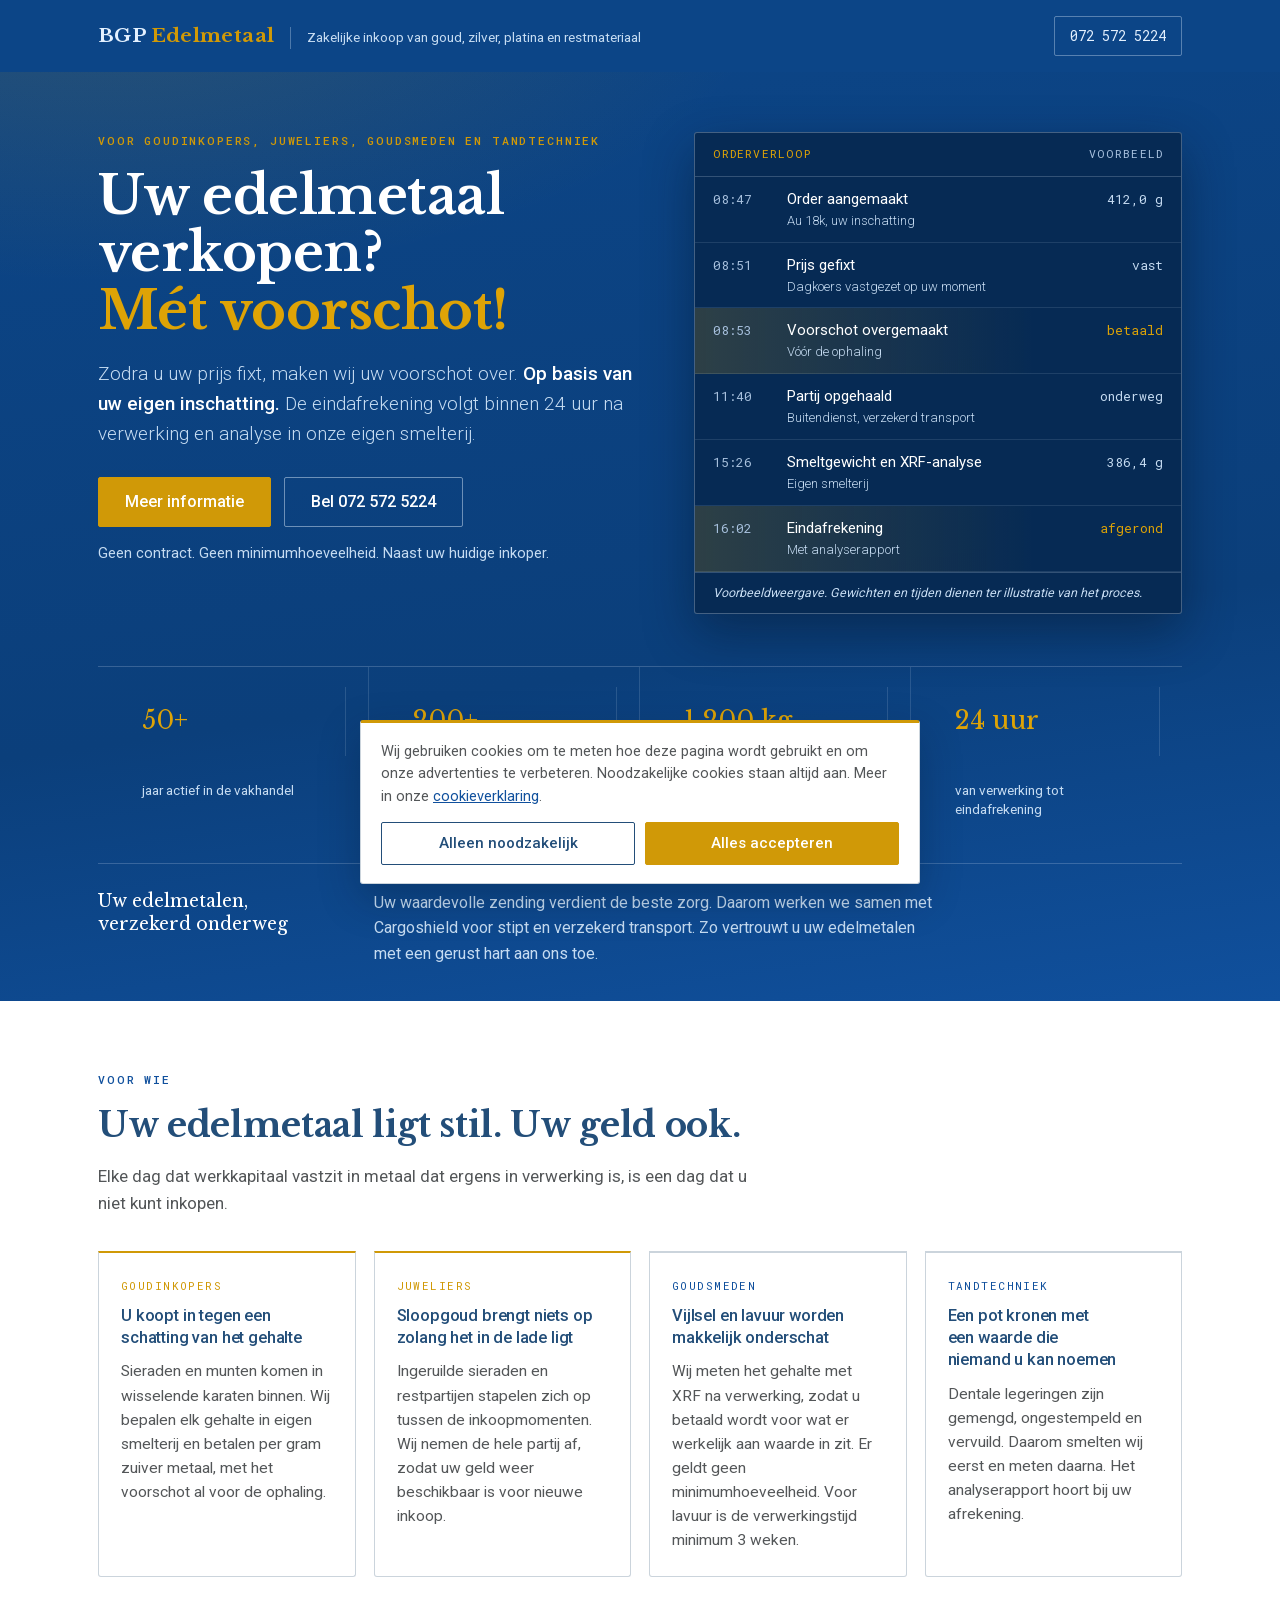
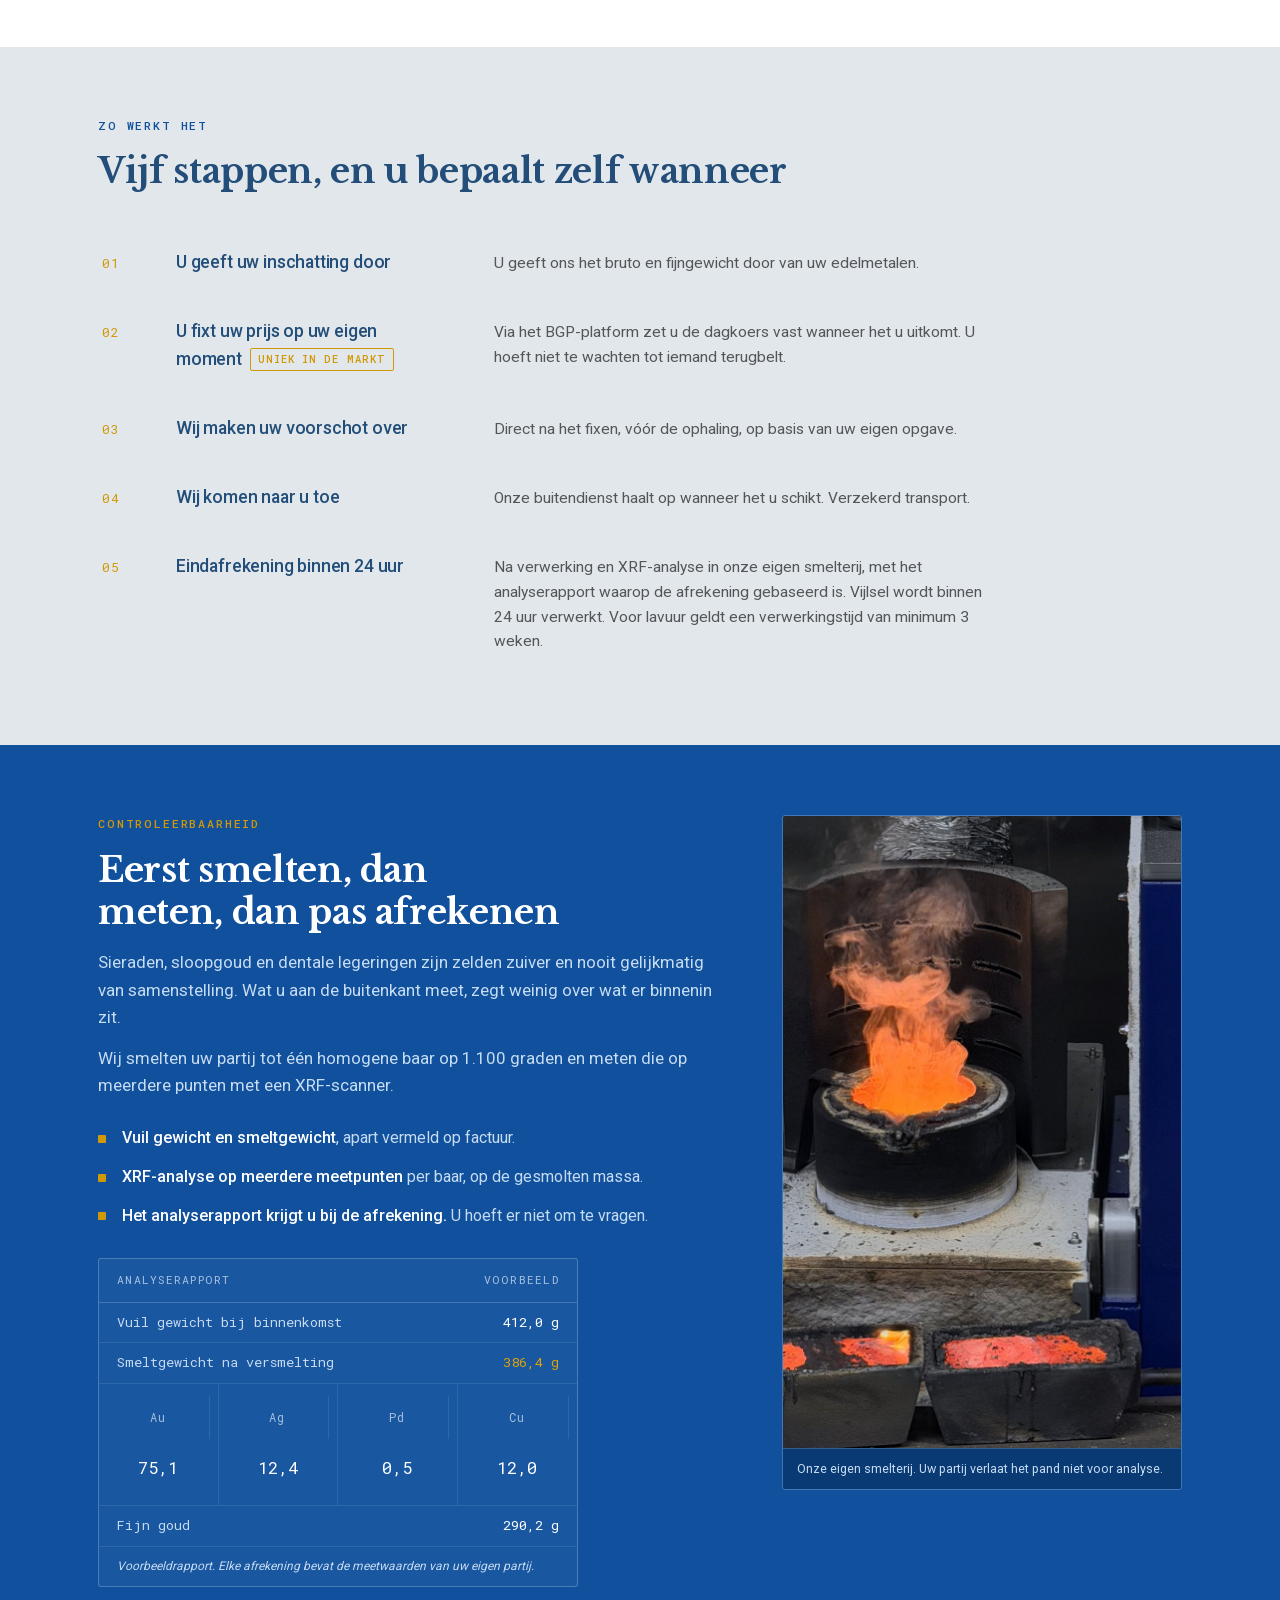
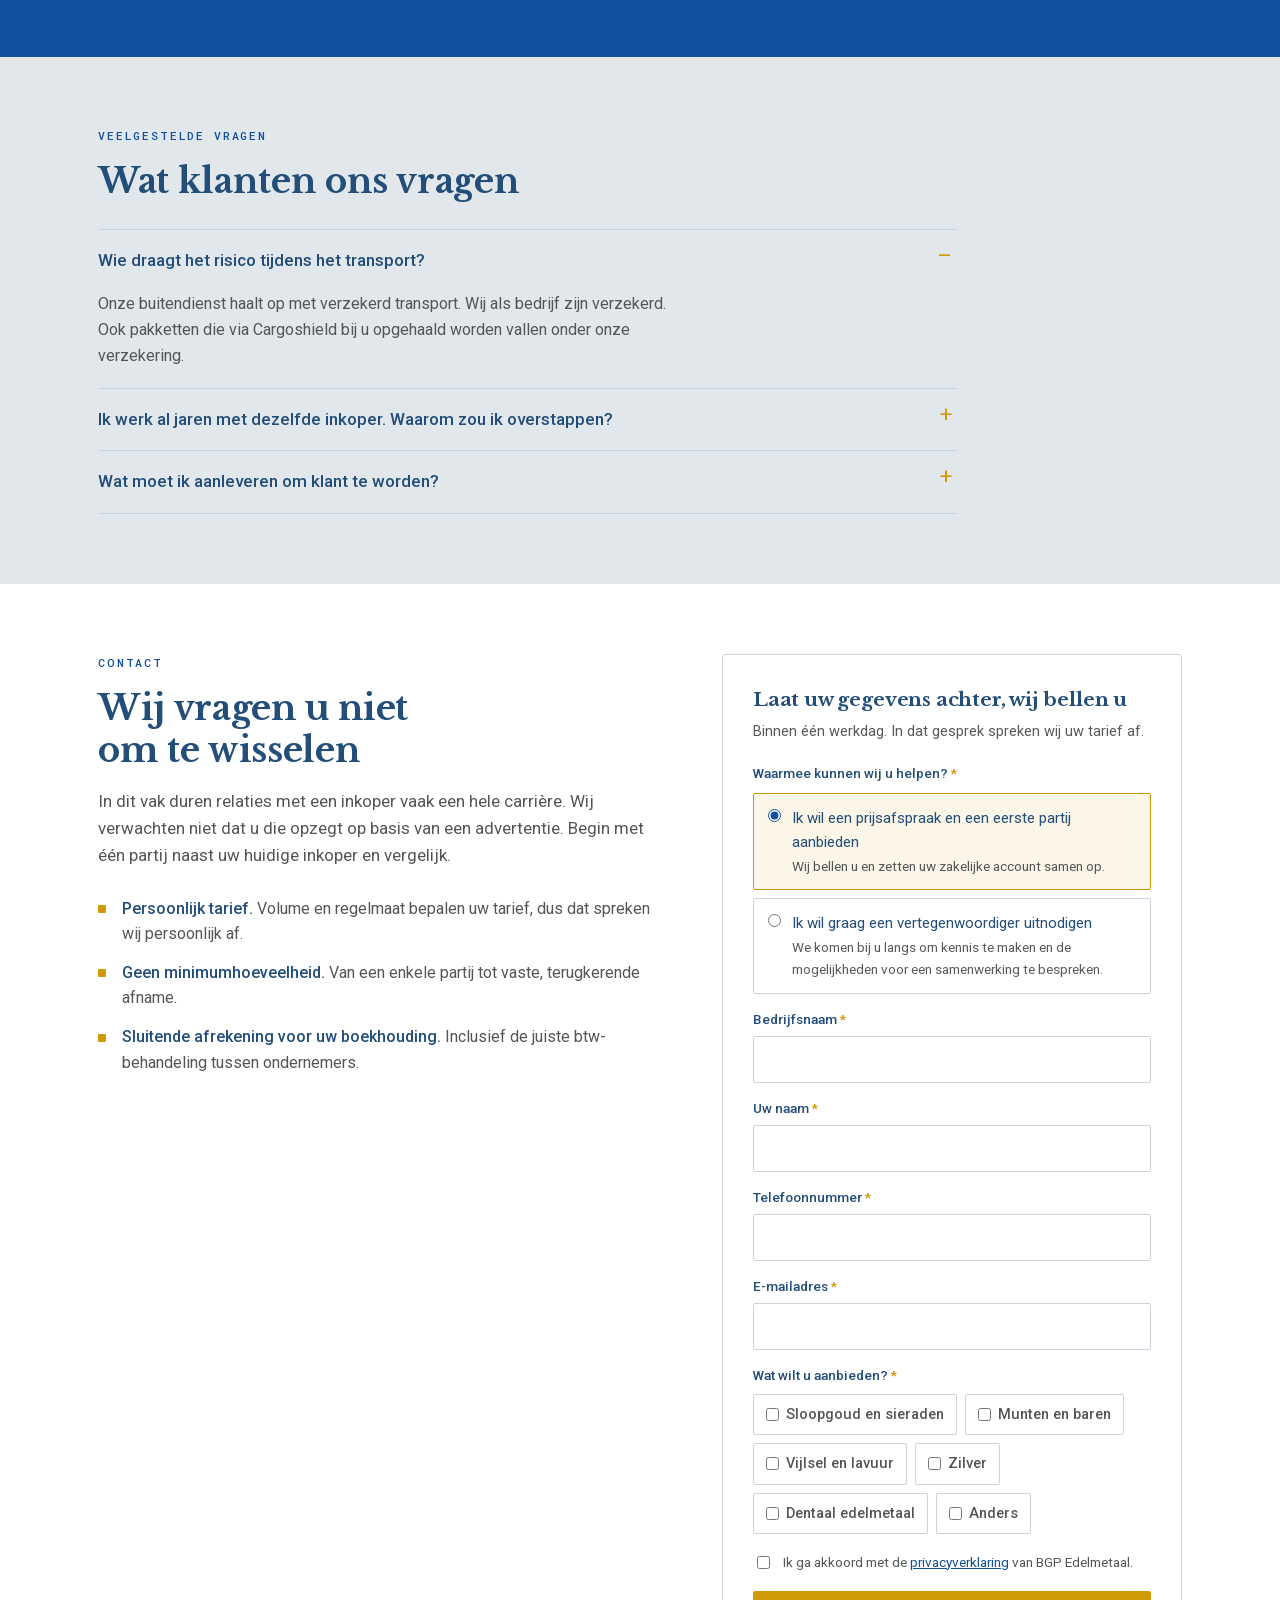
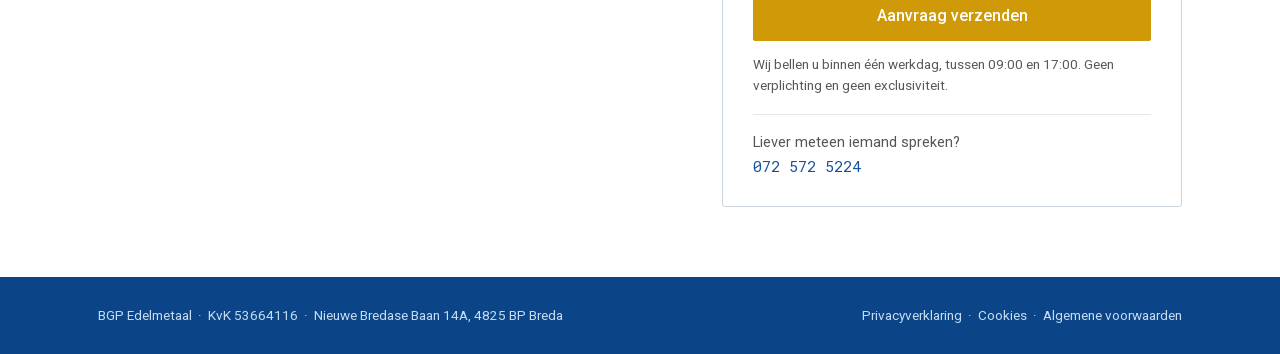
==== index.html @ 6b5cee7a "live" ====
<!doctype html>
<html lang="nl">
<head>
<meta charset="utf-8">
<meta name="viewport" content="width=device-width,initial-scale=1">
<title>Edelmetaal verkopen met voorschot vóór de ophaling | BGP Edelmetaal</title>
<meta name="description" content="Zakelijke inkoop van goud, zilver, platina en restmateriaal. Voorschot direct na het fixen, vóór de ophaling. Eindafrekening binnen 24 uur met analyserapport.">
<meta name="robots" content="noindex, follow">
<meta name="theme-color" content="#0C4587">
<link rel="canonical" href="https://aanbod.bgpedelmetaal.nl/">
<meta property="og:type" content="website">
<meta property="og:locale" content="nl_NL">
<meta property="og:site_name" content="BGP Edelmetaal">
<meta property="og:title" content="Uw edelmetaal verkopen, met voorschot vóór de ophaling">
<meta property="og:description" content="Zakelijke inkoop van goud, zilver, platina en restmateriaal. Eindafrekening binnen 24 uur, met analyserapport uit onze eigen smelterij.">
<meta property="og:url" content="https://aanbod.bgpedelmetaal.nl/">
<meta property="og:image" content="https://aanbod.bgpedelmetaal.nl/assets/og.jpg">
<meta property="og:image:width" content="1200">
<meta property="og:image:height" content="630">
<meta name="twitter:card" content="summary_large_image">
<link rel="icon" href="/favicon.svg" type="image/svg+xml">
<link rel="apple-touch-icon" href="/apple-touch-icon.png">
<link rel="preload" href="/fonts/Roboto.woff2" as="font" type="font/woff2" crossorigin>
<link rel="preload" href="/fonts/LibreBaskerville.woff2" as="font" type="font/woff2" crossorigin>
<script src="/tracking.js"></script>
<link rel="stylesheet" href="/styles.css">
</head>
<body>

<header class="lp-head">
  <div class="wrap">
    <div class="brand">
      <span class="logo">BGP <span>Edelmetaal</span></span>
      <span class="tagline">Zakelijke inkoop van goud, zilver, platina en restmateriaal</span>
    </div>
    <a class="headtel" href="tel:+31725725224">072 572 5224</a>
  </div>
</header>

<main>
<section class="hero">
  <!-- Eigen fotografie: zet hier <div class="hero-bg"><img src="/assets/hero.jpg" alt="..." width="1600" height="900" fetchpriority="high"></div> -->
  <div class="wrap">
    <div class="hero-grid">
      <div>
        <p class="eyebrow">Voor goudinkopers, juweliers, goudsmeden en tandtechniek</p>
        <h1>Uw edelmetaal verkopen? <em>M&eacute;t voorschot!</em></h1>
        <p class="lede">Zodra u uw prijs fixt, maken wij uw voorschot over. <strong>Op basis van uw eigen inschatting.</strong> De eindafrekening volgt binnen 24 uur na verwerking en analyse in onze eigen smelterij.</p>
        <div class="ctarow">
          <a class="btn btn-gold" href="#aanvraag" data-cta="hero_formulier">Meer informatie</a>
          <a class="btn btn-ghost" href="tel:+31725725224" data-cta="hero_bellen">Bel 072 572 5224</a>
        </div>
        <p class="reassure">Geen contract. Geen minimumhoeveelheid. Naast uw huidige inkoper.</p>
      </div>

      <div class="order" aria-label="Voorbeeld van een orderverloop">
        <div class="order-top"><span class="lbl">Orderverloop</span><span>Voorbeeld</span></div>
        <div class="orow"><span class="t">08:47</span><span class="e">Order aangemaakt<small>Au 18k, uw inschatting</small></span><span class="v">412,0 g</span></div>
        <div class="orow"><span class="t">08:51</span><span class="e">Prijs gefixt<small>Dagkoers vastgezet op uw moment</small></span><span class="v">vast</span></div>
        <div class="orow pay"><span class="t">08:53</span><span class="e">Voorschot overgemaakt<small>V&oacute;&oacute;r de ophaling</small></span><span class="v">betaald</span></div>
        <div class="orow"><span class="t">11:40</span><span class="e">Partij opgehaald<small>Buitendienst, verzekerd transport</small></span><span class="v">onderweg</span></div>
        <div class="orow"><span class="t">15:26</span><span class="e">Smeltgewicht en XRF-analyse<small>Eigen smelterij</small></span><span class="v">386,4 g</span></div>
        <div class="orow pay"><span class="t">16:02</span><span class="e">Eindafrekening<small>Met analyserapport</small></span><span class="v">afgerond</span></div>
        <div class="order-foot">Voorbeeldweergave. Gewichten en tijden dienen ter illustratie van het proces.</div>
      </div>
    </div>

    <div class="trustbar">
      <div><div class="n">50+</div><div class="l">jaar actief in de vakhandel</div></div>
      <div><div class="n">200+</div><div class="l">vaste zakelijke partners</div></div>
      <div><div class="n">1.200 kg</div><div class="l">edelmetaal per jaar verwerkt</div></div>
      <div><div class="n">24 uur</div><div class="l">van verwerking tot eindafrekening</div></div>
    </div>

    <div class="objstrip">
      <div class="q">Uw edelmetalen, verzekerd onderweg</div>
      <div class="a">Uw waardevolle zending verdient de beste zorg. Daarom werken we samen met Cargoshield voor stipt en verzekerd transport. Zo vertrouwt u uw edelmetalen met een gerust hart aan ons toe.</div>
    </div>
  </div>
</section>

<section class="sec-light">
  <div class="wrap">
    <p class="eyebrow on-light">Voor wie</p>
    <h2>Uw edelmetaal ligt stil. Uw geld ook.</h2>
    <p class="body">Elke dag dat werkkapitaal vastzit in metaal dat ergens in verwerking is, is een dag dat u niet kunt inkopen.</p>

    <div class="segs">
      <article class="seg lead">
        <div class="who">Goudinkopers</div>
        <h3>U koopt in tegen een schatting van het gehalte</h3>
        <p>Sieraden en munten komen in wisselende karaten binnen. Wij bepalen elk gehalte in eigen smelterij en betalen per gram zuiver metaal, met het voorschot al voor de ophaling.</p>
      </article>
      <article class="seg lead">
        <div class="who">Juweliers</div>
        <h3>Sloopgoud brengt niets op zolang het in de lade ligt</h3>
        <p>Ingeruilde sieraden en restpartijen stapelen zich op tussen de inkoopmomenten. Wij nemen de hele partij af, zodat uw geld weer beschikbaar is voor nieuwe inkoop.</p>
      </article>
      <article class="seg">
        <div class="who">Goudsmeden</div>
        <h3>Vijlsel en lavuur worden makkelijk onderschat</h3>
        <p>Wij meten het gehalte met XRF na verwerking, zodat u betaald wordt voor wat er werkelijk aan waarde in zit. Er geldt geen minimumhoeveelheid. Voor lavuur is de verwerkingstijd minimum 3 weken.</p>
      </article>
      <article class="seg">
        <div class="who">Tandtechniek</div>
        <h3>Een pot kronen met een waarde die niemand u kan noemen</h3>
        <p>Dentale legeringen zijn gemengd, ongestempeld en vervuild. Daarom smelten wij eerst en meten daarna. Het analyserapport hoort bij uw afrekening.</p>
      </article>
    </div>
  </div>
</section>

<section class="sec-alt">
  <div class="wrap">
    <p class="eyebrow on-light">Zo werkt het</p>
    <h2>Vijf stappen, en u bepaalt zelf wanneer</h2>

    <div class="steps">
      <div class="step">
        <span class="num">01</span>
        <h3>U geeft uw inschatting door</h3>
        <p>U geeft ons het bruto en fijngewicht door van uw edelmetalen.</p>
      </div>
      <div class="step">
        <span class="num">02</span>
        <h3>U fixt uw prijs op uw eigen moment<span class="flag">Uniek in de markt</span></h3>
        <p>Via het BGP-platform zet u de dagkoers vast wanneer het u uitkomt. U hoeft niet te wachten tot iemand terugbelt.</p>
      </div>
      <div class="step">
        <span class="num">03</span>
        <h3>Wij maken uw voorschot over</h3>
        <p>Direct na het fixen, v&oacute;&oacute;r de ophaling, op basis van uw eigen opgave.</p>
      </div>
      <div class="step">
        <span class="num">04</span>
        <h3>Wij komen naar u toe</h3>
        <p>Onze buitendienst haalt op wanneer het u schikt. Verzekerd transport.</p>
      </div>
      <div class="step">
        <span class="num">05</span>
        <h3>Eindafrekening binnen 24 uur</h3>
        <p>Na verwerking en XRF-analyse in onze eigen smelterij, met het analyserapport waarop de afrekening gebaseerd is. Vijlsel wordt binnen 24 uur verwerkt. Voor lavuur geldt een verwerkingstijd van minimum 3 weken.</p>
      </div>
    </div>
  </div>
</section>

<section class="sec-dark">
  <div class="wrap">
    <div class="proof-grid">
      <div>
        <p class="eyebrow">Controleerbaarheid</p>
        <h2>Eerst smelten, dan meten, dan pas afrekenen</h2>
        <p class="body">Sieraden, sloopgoud en dentale legeringen zijn zelden zuiver en nooit gelijkmatig van samenstelling. Wat u aan de buitenkant meet, zegt weinig over wat er binnenin zit.</p>
        <p class="body">Wij smelten uw partij tot één homogene baar op 1.100 graden en meten die op meerdere punten met een XRF-scanner.</p>
        <ul class="checks">
          <li><b>Vuil gewicht en smeltgewicht</b>, apart vermeld op factuur.</li>
          <li><b>XRF-analyse op meerdere meetpunten</b> per baar, op de gesmolten massa.</li>
          <li><b>Het analyserapport krijgt u bij de afrekening.</b> U hoeft er niet om te vragen.</li>
        </ul>
        <div class="assay" aria-label="Voorbeeld van een analyserapport">
          <div class="assay-top"><span>Analyserapport</span><span>Voorbeeld</span></div>
          <div class="arow"><span class="k">Vuil gewicht bij binnenkomst</span><span class="v">412,0 g</span></div>
          <div class="arow hi"><span class="k">Smeltgewicht na versmelting</span><span class="v">386,4 g</span></div>
          <div class="elems">
            <div><div class="sym">Au</div><div class="pct">75,1</div></div>
            <div><div class="sym">Ag</div><div class="pct">12,4</div></div>
            <div><div class="sym">Pd</div><div class="pct">0,5</div></div>
            <div><div class="sym">Cu</div><div class="pct">12,0</div></div>
          </div>
          <div class="arow"><span class="k">Fijn goud</span><span class="v">290,2 g</span></div>
          <div class="assay-foot">Voorbeeldrapport. Elke afrekening bevat de meetwaarden van uw eigen partij.</div>
        </div>
      </div>

      <div>
        <figure class="figure">
          <img src="/assets/smelterij.jpg" width="800" height="1270" loading="lazy" decoding="async" alt="De inductieoven in de smelterij van BGP Edelmetaal met de smeltkroes op temperatuur en de afzuiging erboven">
          <figcaption>Onze eigen smelterij. Uw partij verlaat het pand niet voor analyse.</figcaption>
        </figure>
      </div>
    </div>
  </div>
</section>

<!-- KLANTQUOTES: staat uit tot de schriftelijke toestemming van alle drie binnen is. Verwijder dan het attribuut hidden. -->
<section class="sec-light social" hidden>
  <div class="wrap">
    <div>
      <h2>Meer dan 200 zakelijke partners</h2>
      <p class="sub">Goudinkopers, juweliers, goudsmeden en tandtechnische labs door heel Nederland.</p>
    </div>
    <div class="quotes">
      <div class="quote">
        <div class="t">&ldquo;Altijd correct, goede communicatie.&rdquo;</div>
        <p>Binnen 24h is steeds mijn goud opgehaald, verwerkt en uitbetaald. Altijd correct, goede communicatie.</p>
        <div class="by">Jeroen Rijzewijk, inkoper<br>Eurogoud Tilburg</div>
      </div>
      <div class="quote">
        <div class="t">&ldquo;Uitstekende service en snelle verwerking.&rdquo;</div>
        <p>Wij werken al meer dan 2 jaar samen met dit bedrijf voor al onze vestigingen. Uitstekende service en snelle verwerking.</p>
        <div class="by">Wouter Brinkkemper, inkoper<br>Webuygold Nederland</div>
      </div>
      <div class="quote">
        <div class="t">&ldquo;Zakelijke partner waar je op kan vertrouwen.&rdquo;</div>
        <p>Al ons inkoop goud en zilver zetten we door naar BGP Edelmetaal. Voor ons is dit een zakelijke partner waar je op kan vertrouwen. We hebben onlangs een verlies gehad van een verzekerd pakket, dit is perfect en netjes afgehandeld door BGP en de verzekering.</p>
        <div class="by">Jean-Paul, inkoper<br>Buy &amp; Sell Rozendaal</div>
      </div>
    </div>
  </div>
</section>

<section class="sec-alt">
  <div class="wrap">
    <p class="eyebrow on-light">Veelgestelde vragen</p>
    <h2>Wat klanten ons vragen</h2>
    <div class="faq">
      <details open>
        <summary>Wie draagt het risico tijdens het transport?</summary>
        <p>Onze buitendienst haalt op met verzekerd transport. Wij als bedrijf zijn verzekerd. Ook pakketten die via Cargoshield bij u opgehaald worden vallen onder onze verzekering.</p>
      </details>
      <details>
        <summary>Ik werk al jaren met dezelfde inkoper. Waarom zou ik overstappen?</summary>
        <p>Dat hoeft u ook niet. Leg uw volgende partij naast uw huidige afrekening en vergelijk de meetwaarden, de doorlooptijd en het moment waarop het geld binnen is. Geen exclusiviteit, geen minimumhoeveelheid en geen verplichting daarna.</p>
      </details>
      <!-- BTW-VRAAG: staat uit tot een boekhouder of fiscalist de tekst heeft getoetst. Verwijder dan het attribuut hidden. -->
      <details hidden>
        <summary>Hoe zit het met de btw en mijn administratie?</summary>
        <p>Bij levering van edelmetaal en edelmetaalschroot tussen ondernemers geldt in de meeste gevallen de verleggingsregeling in plaats van de margeregeling. Omgesmolten sieraden en onbewerkt edelmetaal komen niet in aanmerking voor de margeregeling. Wij zorgen dat uw afrekening op de juiste grondslag is opgemaakt, zodat uw boekhouder er niets aan hoeft te corrigeren.</p>
      </details>
      <details>
        <summary>Wat moet ik aanleveren om klant te worden?</summary>
        <p>Om contact op te nemen niets meer dan uw bedrijfs- en contactgegevens. Voor het openen van uw zakelijke account zijn wij wettelijk verplicht uw bedrijfsgegevens (KvK nummer), bankgegevens en een geldig identiteitsbewijs van de tekenbevoegde vast te leggen. Dat regelen wij samen in het eerste gesprek, via een beveiligde omgeving.</p>
      </details>
    </div>
  </div>
</section>

<section class="sec-light" id="aanvraag">
  <div class="wrap">
    <div class="formwrap">
      <div>
        <p class="eyebrow on-light">Contact</p>
        <h2>Wij vragen u niet om te wisselen</h2>
        <p class="body">In dit vak duren relaties met een inkoper vaak een hele carrière. Wij verwachten niet dat u die opzegt op basis van een advertentie. Begin met één partij naast uw huidige inkoper en vergelijk.</p>
        <ul class="checks">
          <li><b>Persoonlijk tarief.</b> Volume en regelmaat bepalen uw tarief, dus dat spreken wij persoonlijk af.</li>
          <li><b>Geen minimumhoeveelheid.</b> Van een enkele partij tot vaste, terugkerende afname.</li>
          <li><b>Sluitende afrekening voor uw boekhouding.</b> Inclusief de juiste btw-behandeling tussen ondernemers.</li>
        </ul>
      </div>

      <form class="form" id="aanvraag-form" name="aanvraag" method="POST" action="https://hook.eu2.make.com/o3yvhfkw3isely4gn3jxr9g24q8vof7g" data-endpoint="https://hook.eu2.make.com/o3yvhfkw3isely4gn3jxr9g24q8vof7g">
        <p class="hp" aria-hidden="true"><label>Niet invullen <input name="website" tabindex="-1" autocomplete="off"></label></p>
        <input type="hidden" name="materiaal" value="">
        <input type="hidden" name="utm_source"><input type="hidden" name="utm_medium"><input type="hidden" name="utm_campaign">
        <input type="hidden" name="utm_content"><input type="hidden" name="utm_term">
        <input type="hidden" name="gclid"><input type="hidden" name="gbraid"><input type="hidden" name="wbraid"><input type="hidden" name="fbclid">
        <input type="hidden" name="landing"><input type="hidden" name="referrer">

        <h3>Laat uw gegevens achter, wij bellen u</h3>
        <p class="sub">Binnen één werkdag. In dat gesprek spreken wij uw tarief af.</p>

        <fieldset class="fld">
          <legend class="lgd">Waarmee kunnen wij u helpen?<span class="req">*</span></legend>
          <div class="radios">
            <label class="radio"><input type="radio" name="aanvraag_type" value="Prijsafspraak en eerste partij" checked>
              <span>Ik wil een prijsafspraak en een eerste partij aanbieden<small>Wij bellen u en zetten uw zakelijke account samen op.</small></span></label>
            <label class="radio"><input type="radio" name="aanvraag_type" value="Vertegenwoordiger uitnodigen">
              <span>Ik wil graag een vertegenwoordiger uitnodigen<small>We komen bij u langs om kennis te maken en de mogelijkheden voor een samenwerking te bespreken.</small></span></label>
          </div>
        </fieldset>

        <div class="fld"><label for="f-bedrijf">Bedrijfsnaam<span class="req">*</span></label>
          <input type="text" id="f-bedrijf" name="bedrijfsnaam" autocomplete="organization" required></div>
        <div class="fld"><label for="f-naam">Uw naam<span class="req">*</span></label>
          <input type="text" id="f-naam" name="naam" autocomplete="name" required></div>
        <div class="fld"><label for="f-tel">Telefoonnummer<span class="req">*</span></label>
          <input type="tel" id="f-tel" name="telefoon" autocomplete="tel" inputmode="tel" required></div>
        <div class="fld"><label for="f-mail">E-mailadres<span class="req">*</span></label>
          <input type="email" id="f-mail" name="email" autocomplete="email" required></div>

        <fieldset class="fld" id="fld-materiaal">
          <legend class="lgd">Wat wilt u aanbieden?<span class="req">*</span></legend>
          <div class="chips">
            <label class="chip"><input type="checkbox" value="Sloopgoud en sieraden"> Sloopgoud en sieraden</label>
            <label class="chip"><input type="checkbox" value="Munten en baren"> Munten en baren</label>
            <label class="chip"><input type="checkbox" value="Vijlsel en lavuur"> Vijlsel en lavuur</label>
            <label class="chip"><input type="checkbox" value="Zilver"> Zilver</label>
            <label class="chip"><input type="checkbox" value="Dentaal edelmetaal"> Dentaal edelmetaal</label>
            <label class="chip"><input type="checkbox" value="Anders"> Anders</label>
          </div>
          <p class="fld-err" role="alert">Kies minstens één soort materiaal.</p>
        </fieldset>

        <label class="consent"><input type="checkbox" name="privacy_akkoord" value="ja" required> <span>Ik ga akkoord met de <a href="https://www.bgpedelmetaal.nl/privacy-policy" target="_blank" rel="noopener">privacyverklaring</a> van BGP Edelmetaal.</span></label>

        <button class="btn btn-gold" type="submit">Aanvraag verzenden</button>
        <p class="form-err" id="form-err" role="alert" hidden>Het verzenden is niet gelukt. Probeer het opnieuw of bel ons direct op <a href="tel:+31725725224">072 572 5224</a>.</p>
        <p class="afterform">Wij bellen u binnen één werkdag, tussen 09:00 en 17:00. Geen verplichting en geen exclusiviteit.</p>
        <div class="orcall">Liever meteen iemand spreken?<br><a href="tel:+31725725224" data-cta="formulier_bellen">072 572 5224</a></div>
      </form>
    </div>
  </div>
</section>
</main>

<footer>
  <div class="wrap">
    <span>BGP Edelmetaal &nbsp;·&nbsp; KvK 53664116 &nbsp;·&nbsp; Nieuwe Bredase Baan 14A, 4825 BP Breda</span>
    <span><a href="https://www.bgpedelmetaal.nl/privacy-policy" target="_blank" rel="noopener">Privacyverklaring</a> &nbsp;·&nbsp; <a href="https://www.bgpedelmetaal.nl/cookie-policy" target="_blank" rel="noopener">Cookies</a> &nbsp;·&nbsp; <a href="https://www.bgpedelmetaal.nl/algemene-voorwaarden" target="_blank" rel="noopener">Algemene voorwaarden</a></span>
  </div>
</footer>

<div class="sticky">
  <a class="btn btn-gold" href="#aanvraag" data-cta="sticky_formulier">Meer informatie</a>
  <a class="btn btn-ghost" href="tel:+31725725224" data-cta="sticky_bellen">Bellen</a>
</div>

<div class="cc" id="cc" role="dialog" aria-live="polite" aria-label="Cookiekeuze" hidden>
  <p>Wij gebruiken cookies om te meten hoe deze pagina wordt gebruikt en om onze advertenties te verbeteren. Noodzakelijke cookies staan altijd aan. Meer in onze <a href="https://www.bgpedelmetaal.nl/cookie-policy" target="_blank" rel="noopener">cookieverklaring</a>.</p>
  <div class="cc-row">
    <button type="button" class="btn btn-line" data-cc="denied">Alleen noodzakelijk</button>
    <button type="button" class="btn btn-gold" data-cc="granted">Alles accepteren</button>
  </div>
</div>

<script src="/site.js" defer></script>
</body>
</html>
---- styles.css ----
@font-face{font-family:"Libre Baskerville";font-style:normal;font-weight:400 700;font-display:swap;src:url(/fonts/LibreBaskerville.woff2) format("woff2")}
@font-face{font-family:"Roboto";font-style:normal;font-weight:300 700;font-display:swap;src:url(/fonts/Roboto.woff2) format("woff2")}
@font-face{font-family:"Roboto Mono";font-style:normal;font-weight:400 500;font-display:swap;src:url(/fonts/RobotoMono.woff2) format("woff2")}
:root{
  /* kleuren uitgelezen van bgpedelmetaal.nl */
  --ink:#0C4587;        /* footerblauw, donkerste vlak op de site */
  --ink-2:#10509D;      /* primair BGP blauw, topbar en knoppen */
  --blue:#10509D;
  --blue-deep:#0C4587;
  --blue-ink:#234E79;   /* secundair blauw, koppen en navigatie */
  --gold:#D09907;
  --gold-hot:#DEA306;   /* linkhover op de site */
  --silver:#A7C0DD; /* alleen voor kleine monolabels */
  --paper:#FFFFFF;      /* body-achtergrond op de site */
  --paper-2:#E2E7EB;    /* licht vlak, secundaire knop */
  --surface:#FFFFFF;
  --line:#CBD4DC; --line-soft:#E2E7EB;
  --text:#234E79; --text-mut:#535658; --text-dim:#595959;
  --on-dark:#E4F1FF; --on-dark-mut:#C6DCF2;
  --warn:#8A5A00; --warn-bg:#FFF6E0; --warn-line:#E8CE93;
  --maxw:1140px; --col:66ch;
}

*{box-sizing:border-box}
body{margin:0;background:var(--paper);color:var(--text);
  font-family:Roboto,-apple-system,BlinkMacSystemFont,"Segoe UI",Helvetica,Arial,sans-serif;
  font-size:17px;line-height:1.6;-webkit-font-smoothing:antialiased}
h1,h2,h3{font-family:"Libre Baskerville",Georgia,"Times New Roman",serif;font-weight:700;text-wrap:balance;margin:0;letter-spacing:-0.01em;color:var(--blue-ink)}
p{margin:0}
a{color:inherit}
.wrap{max-width:var(--maxw);margin:0 auto;padding:0 28px}
.narrow{max-width:74ch}
.eyebrow{font-family:"Roboto Mono",ui-monospace,Menlo,monospace;font-size:11.5px;font-weight:500;
  letter-spacing:.16em;text-transform:uppercase;color:var(--gold);margin:0 0 16px}
.eyebrow.on-light{color:var(--blue)}

/* ---------- header ---------- */
.lp-head{background:var(--ink);color:var(--on-dark);position:relative;z-index:4}
.lp-head .wrap{display:flex;align-items:center;justify-content:space-between;gap:20px;
  padding-top:16px;padding-bottom:16px}
.brand{display:flex;align-items:baseline;gap:16px;flex-wrap:wrap}
.logo{font-family:"Libre Baskerville",Georgia,serif;font-size:19px;font-weight:700;letter-spacing:.02em}
.logo span{color:var(--gold)}
.tagline{font-size:13.5px;color:var(--on-dark-mut);border-left:1px solid rgba(228,241,255,.3);padding-left:16px}
.headtel{font-family:"Roboto Mono",monospace;font-size:14px;color:var(--on-dark);text-decoration:none;
  border:1px solid rgba(228,241,255,.35);padding:8px 15px;border-radius:2px;white-space:nowrap}
.headtel:hover{border-color:var(--gold-hot);color:var(--gold-hot)}

/* ---------- hero ---------- */
.hero{position:relative;overflow:hidden;color:var(--on-dark);padding:60px 0 0;
  background:radial-gradient(1100px 520px at 8% -12%, rgba(208,153,7,.16), transparent 62%),
    linear-gradient(172deg,var(--ink) 0%,#0B3F7B 62%,var(--blue) 100%)}
.hero-bg{position:absolute;inset:0;z-index:0}
.hero-bg img{width:100%;height:100%;object-fit:cover;object-position:60% 45%}
.hero-bg::after{content:"";position:absolute;inset:0;
  background:linear-gradient(96deg, rgba(12,69,135,.96) 0%, rgba(12,69,135,.90) 30%, rgba(16,80,157,.62) 60%, rgba(16,80,157,.42) 100%),
    linear-gradient(to top, rgba(12,69,135,.96) 0%, rgba(12,69,135,.35) 26%, transparent 46%)}
.hero .wrap{position:relative;z-index:1}
.hero-grid{display:grid;grid-template-columns:1.05fr .95fr;gap:56px;align-items:start}
.hero h1{font-size:clamp(2.2rem,4.3vw,3.3rem);line-height:1.09;color:#fff;margin-bottom:20px}
.hero h1 em{font-style:normal;color:var(--gold-hot)}
.lede{font-size:19px;line-height:1.58;color:var(--on-dark-mut);max-width:52ch;font-weight:300}
.lede strong{color:#fff;font-weight:500}
.ctarow{display:flex;flex-wrap:wrap;gap:13px;margin-top:28px;align-items:center}
.btn{display:inline-block;font:500 16px/1 Roboto,sans-serif;padding:16px 26px;border-radius:2px;
  text-decoration:none;border:1px solid transparent;cursor:pointer;transition:background .15s,color .15s,border-color .15s}
.btn-gold{background:var(--gold);color:#FFFFFF;border-color:var(--gold)}
.btn-gold:hover{background:var(--gold-hot);border-color:var(--gold-hot)}
.btn-ghost{background:transparent;color:#fff;border-color:rgba(228,241,255,.45)}
.btn-ghost:hover{border-color:#fff}
:where(.btn):focus-visible{outline:2px solid var(--gold-hot);outline-offset:3px}
.reassure{margin-top:15px;font-size:14.5px;color:var(--on-dark-mut)}

.order{background:rgba(7,41,81,.92);border:1px solid rgba(228,241,255,.28);border-radius:3px;
  overflow:hidden;backdrop-filter:blur(6px);box-shadow:0 18px 50px rgba(4,20,40,.45)}
.order-top{display:flex;justify-content:space-between;align-items:center;gap:12px;padding:12px 18px;
  border-bottom:1px solid rgba(228,241,255,.2);font-family:"Roboto Mono",monospace;font-size:11.5px;
  letter-spacing:.1em;text-transform:uppercase;color:var(--silver)}
.order-top .lbl{color:var(--gold-hot)}
.orow{display:grid;grid-template-columns:60px 1fr auto;gap:14px;align-items:baseline;
  padding:10px 18px;border-bottom:1px solid rgba(228,241,255,.11)}
.orow .t{font-family:"Roboto Mono",monospace;font-size:13px;color:var(--silver);font-variant-numeric:tabular-nums}
.orow .e{font-size:15px;color:#fff}
.orow .e small{display:block;font-size:13px;color:var(--on-dark-mut);font-weight:300}
.orow .v{font-family:"Roboto Mono",monospace;font-size:13px;color:var(--on-dark-mut);
  font-variant-numeric:tabular-nums;text-align:right}
.orow.pay{background:linear-gradient(90deg,rgba(222,163,6,.18),transparent 70%)}
.orow.pay .v{color:var(--gold-hot)}
.order-foot{padding:10px 18px;border-top:1px solid rgba(228,241,255,.2);font-size:12.5px;
  color:var(--on-dark-mut);font-style:italic}

.trustbar{margin-top:52px;border-top:1px solid rgba(228,241,255,.2);display:grid;grid-template-columns:repeat(4,1fr)}
.trustbar div{padding:20px 22px 22px;border-right:1px solid rgba(228,241,255,.14)}
.trustbar div:last-child{border-right:0}
.trustbar .n{font-family:"Libre Baskerville",Georgia,serif;font-size:25px;color:var(--gold-hot);
  line-height:1.1;font-variant-numeric:tabular-nums}
.trustbar .l{font-size:13.5px;color:var(--on-dark-mut);margin-top:5px;line-height:1.4}

.objstrip{display:grid;grid-template-columns:minmax(0,24ch) 1fr;gap:36px;align-items:start;
  border-top:1px solid rgba(228,241,255,.2);padding:26px 0 34px}
.objstrip .q{font-family:"Libre Baskerville",Georgia,serif;font-size:17.5px;color:#fff;line-height:1.35}
.objstrip .a{font-size:16px;color:var(--on-dark-mut);max-width:62ch}

/* ---------- sections ---------- */
section{padding:70px 0}
.sec-light{background:var(--paper)}
.sec-alt{background:var(--paper-2)}
.sec-dark{background:var(--ink-2);color:var(--on-dark)}
.sec-dark h2,.sec-dark h3{color:#fff}
h2{font-size:clamp(1.6rem,2.8vw,2.15rem);line-height:1.22;margin-bottom:16px}
.body{font-size:17px;color:var(--text-mut);max-width:var(--col)}
.sec-dark .body{color:var(--on-dark-mut)}
.body + .body{margin-top:14px}

/* segmenten */
.segs{display:grid;grid-template-columns:repeat(4,1fr);gap:18px;margin-top:34px}
.seg{background:var(--surface);border:1px solid var(--line);border-top:2px solid var(--line);
  border-radius:0 0 3px 3px;padding:24px 22px;display:flex;flex-direction:column;gap:10px}
.seg.lead{border-top-color:var(--gold)}
.seg .who{font-family:"Roboto Mono",monospace;font-size:11px;letter-spacing:.13em;
  text-transform:uppercase;color:var(--blue)}
.seg.lead .who{color:var(--gold)}
.seg h3{font-family:Roboto,sans-serif;font-size:16.5px;font-weight:500;line-height:1.35;color:var(--text)}
.seg p{font-size:15.5px;color:var(--text-mut);line-height:1.55}

/* stappen */
.steps{display:grid;margin-top:34px;border-top:1px solid var(--line-soft)}
.step{display:grid;grid-template-columns:46px 290px 1fr;gap:28px;align-items:baseline;
  padding:20px 4px;border-bottom:1px solid var(--line-soft)}
.step .num{font-family:"Roboto Mono",monospace;font-size:13px;color:var(--gold);letter-spacing:.06em}
.step h3{font-size:17.5px;margin:0;font-family:Roboto,sans-serif;font-weight:500;color:var(--text)}
.step p{font-size:15.5px;color:var(--text-mut);max-width:56ch}
.step .flag{display:inline-block;margin-left:8px;font-family:"Roboto Mono",monospace;font-size:10.5px;
  letter-spacing:.1em;text-transform:uppercase;color:var(--gold);border:1px solid currentColor;
  padding:2px 7px;border-radius:2px;vertical-align:2px}

/* bewijs */
.proof-grid{display:grid;grid-template-columns:1fr 400px;gap:52px;align-items:start}
.figure{position:relative;border-radius:3px;overflow:hidden;border:1px solid rgba(228,241,255,.24);margin:0}
.figure img{display:block;width:100%;height:auto}
.figure figcaption{padding:10px 14px;background:rgba(7,41,81,.55);
  border-top:1px solid rgba(228,241,255,.18);font-size:12.5px;color:var(--on-dark-mut)}
.assay{background:rgba(255,255,255,.045);border:1px solid rgba(228,241,255,.24);border-radius:3px;
  font-family:"Roboto Mono",monospace;max-width:480px;margin-top:30px}
.assay-top{padding:12px 18px;border-bottom:1px solid rgba(228,241,255,.2);font-size:11.5px;
  letter-spacing:.11em;text-transform:uppercase;color:var(--silver);display:flex;justify-content:space-between;gap:10px}
.arow{display:flex;justify-content:space-between;gap:16px;padding:9px 18px;
  border-bottom:1px solid rgba(228,241,255,.1);font-size:13.5px}
.arow .k{color:var(--on-dark-mut)}
.arow .v{color:#fff;font-variant-numeric:tabular-nums}
.arow.hi .v{color:var(--gold-hot)}
.elems{display:grid;grid-template-columns:repeat(4,1fr);border-bottom:1px solid rgba(228,241,255,.1)}
.elems div{padding:12px 8px;text-align:center;border-right:1px solid rgba(228,241,255,.1)}
.elems div:last-child{border-right:0}
.elems .sym{font-size:12px;color:var(--silver);letter-spacing:.08em}
.elems .pct{font-size:17px;color:#fff;margin-top:3px;font-variant-numeric:tabular-nums}
.assay-foot{padding:10px 18px;font-size:12px;color:var(--on-dark-mut);font-style:italic;font-family:Roboto,sans-serif}
.checks{list-style:none;padding:0;margin:26px 0 0;display:grid;gap:13px;max-width:60ch}
.checks li{padding-left:24px;position:relative;font-size:16px;color:var(--on-dark-mut)}
.checks li::before{content:"";position:absolute;left:0;top:.6em;width:8px;height:8px;background:var(--gold);border-radius:1px}
.checks li b{color:#fff;font-weight:500}
.sec-light .checks li{color:var(--text-mut)}
.sec-light .checks li b{color:var(--text)}

/* social */
.social .wrap{display:grid;grid-template-columns:minmax(0,26ch) 1fr;gap:44px;align-items:start}
.social h2{font-size:clamp(1.35rem,2.2vw,1.7rem);margin-bottom:10px}
.social .sub{font-size:15px;color:var(--text-dim)}
.quotes{display:grid;grid-template-columns:repeat(3,1fr);gap:16px}
.quote{background:var(--surface);border:1px solid var(--line);border-radius:3px;padding:20px;
  display:flex;flex-direction:column;gap:11px}
.quote .ph{font-family:"Roboto Mono",monospace;font-size:10px;letter-spacing:.11em;text-transform:uppercase;
  color:var(--warn);background:var(--warn-bg);border:1px solid var(--warn-line);
  padding:3px 7px;border-radius:2px;align-self:flex-start}
.quote .t{font-size:15.5px;font-weight:500;color:var(--text);line-height:1.4}
.quote p{font-size:15px;color:var(--text-mut);font-style:italic;flex:1}
.quote .by{font-size:13px;color:var(--text-dim);border-top:1px solid var(--line-soft);padding-top:11px}

/* faq */
.faq{margin-top:26px;border-top:1px solid var(--line);max-width:86ch}
details{border-bottom:1px solid var(--line)}
summary{cursor:pointer;list-style:none;padding:17px 40px 17px 0;position:relative;
  font-size:17px;font-weight:500;color:var(--text)}
summary::-webkit-details-marker{display:none}
summary::after{content:"+";position:absolute;right:6px;top:15px;font-size:22px;color:var(--gold);font-weight:400;line-height:1}
details[open] summary::after{content:"\2013"}
summary:focus-visible{outline:2px solid var(--blue);outline-offset:2px}
details p{padding:0 40px 20px 0;font-size:16px;color:var(--text-mut);max-width:70ch}

/* formulier */
.formwrap{display:grid;grid-template-columns:1fr 460px;gap:58px;align-items:start}
.form{background:var(--surface);border:1px solid var(--line);border-radius:3px;padding:30px 30px 26px}
.form h3{font-family:"Libre Baskerville",Georgia,serif;font-size:19px;margin-bottom:5px}
.form .sub{font-size:14.5px;color:var(--text-dim);margin-bottom:20px}
.fld{margin-bottom:15px}
label{display:block;font-size:13.5px;font-weight:500;color:var(--text);margin-bottom:6px}
label .req{color:var(--gold);margin-left:2px}
input[type=text],input[type=tel],input[type=email],select{width:100%;font:400 16px/1.4 Roboto,sans-serif;
  color:var(--text);background:var(--paper);border:1px solid var(--line);border-radius:2px;padding:11px 13px}
input:focus,select:focus{outline:2px solid var(--blue);outline-offset:0;border-color:var(--blue)}
.radios{display:grid;gap:8px;margin-top:2px}
.radio{display:flex;gap:11px;align-items:flex-start;font-size:15px;color:var(--text);font-weight:400;
  border:1px solid var(--line);border-radius:2px;padding:12px 14px;cursor:pointer;background:var(--paper);margin:0}
.radio:hover{border-color:var(--blue)}
.radio:has(input:checked){border-color:var(--gold);background:rgba(208,153,7,.09);color:var(--blue-ink)}
.radio input{accent-color:var(--blue);margin:3px 0 0}
.radio small{display:block;font-size:13.5px;color:var(--text-dim);margin-top:2px}
.radio:has(input:checked) small{color:var(--text-mut)}
.chips{display:flex;flex-wrap:wrap;gap:8px;margin-top:2px}
.chip{display:inline-flex;align-items:center;gap:7px;font-size:14.5px;color:var(--text-mut);
  border:1px solid var(--line);border-radius:2px;padding:8px 12px;cursor:pointer;background:var(--paper);margin:0}
.chip:hover{border-color:var(--blue)}
.chip input{accent-color:var(--blue);margin:0}
.consent{display:flex;gap:10px;align-items:flex-start;font-size:13.5px;color:var(--text-mut);
  margin:18px 0 18px;font-weight:400}
.consent input{accent-color:var(--blue);margin-top:4px}
.form .btn{width:100%;text-align:center}
.afterform{font-size:13.5px;color:var(--text-dim);margin-top:13px;line-height:1.55}
.orcall{margin-top:18px;padding-top:16px;border-top:1px solid var(--line-soft);font-size:14.5px;color:var(--text-mut)}
.orcall a{font-family:"Roboto Mono",monospace;color:var(--blue);text-decoration:none;font-size:15px}
.orcall a:hover{text-decoration:underline}

footer{background:var(--ink);color:var(--on-dark-mut);padding:28px 0;font-size:13.5px}
footer .wrap{display:flex;flex-wrap:wrap;gap:14px 26px;align-items:center;justify-content:space-between}
footer a{color:var(--on-dark-mut);text-decoration:none}
footer a:hover{color:var(--gold-hot)}

/* sticky mobiel */
.sticky{display:none;position:fixed;left:0;right:0;bottom:0;z-index:50;gap:9px;padding:10px 14px;
  background:rgba(12,69,135,.97);border-top:1px solid rgba(228,241,255,.25);backdrop-filter:blur(8px)}
.sticky .btn{flex:1;text-align:center;padding:14px 12px;font-size:15px}
.sticky .btn-ghost{flex:0 0 auto}

@media (max-width:1000px){
  .segs{grid-template-columns:repeat(2,1fr)}
  .proof-grid,.formwrap{grid-template-columns:1fr;gap:38px}
  .social .wrap{grid-template-columns:1fr;gap:24px}
}
@media (max-width:900px){
  .hero-grid{grid-template-columns:1fr;gap:38px}
  .trustbar{grid-template-columns:1fr 1fr}
  .trustbar div{border-bottom:1px solid rgba(228,241,255,.14)}
  .objstrip{grid-template-columns:1fr;gap:12px}
  .quotes{grid-template-columns:1fr}
  .step{grid-template-columns:38px 1fr;gap:14px}
  .step p{grid-column:2}
  .sticky{display:flex}
  body{padding-bottom:74px}
}
@media (max-width:620px){
  body{font-size:16px}
  section{padding:48px 0}
  .hero{padding-top:38px}
  .wrap{padding:0 20px}
  .segs{grid-template-columns:1fr}
  .tagline{border-left:0;padding-left:0;flex-basis:100%}
  .form{padding:24px 20px}
}
@media (prefers-reduced-motion:reduce){*{transition:none!important}}

/* ---------- productie-aanvullingen ---------- */
html{scroll-behavior:smooth}
@media (prefers-reduced-motion:reduce){html{scroll-behavior:auto}}
section[id]{scroll-margin-top:16px}
.hp{position:absolute!important;left:-9999px!important;width:1px;height:1px;overflow:hidden}
.fld-err{display:none;font-size:13.5px;color:#A4361F;margin-top:7px}
.fld.invalid .fld-err{display:block}
.fld.invalid .chips .chip{border-color:#A4361F}
.form .btn[disabled]{opacity:.6;cursor:wait}
.consent a,.orcall a{color:var(--blue)}

/* cookiebanner */
.cc{position:fixed;left:16px;right:16px;bottom:16px;z-index:80;max-width:560px;margin:0 auto;
  background:#fff;color:var(--text);border:1px solid var(--line);border-top:3px solid var(--gold);
  border-radius:3px;box-shadow:0 14px 40px rgba(4,20,40,.28);padding:18px 20px}
.cc[hidden]{display:none!important}
.cc p{font-size:14.5px;line-height:1.55;color:var(--text-mut)}
.cc p a{color:var(--blue)}
.cc .cc-row{display:flex;gap:10px;margin-top:14px;flex-wrap:wrap}
.cc .btn{flex:1 1 180px;text-align:center;padding:13px 16px;font-size:15px}
.cc .btn-line{background:#fff;color:var(--blue-ink);border-color:var(--blue-ink)}
.cc .btn-line:hover{background:var(--paper-2)}
@media (max-width:900px){.cc{bottom:84px}}

/* bedanktpagina */
.thanks{padding:72px 0 80px}
.thanks h1{font-size:clamp(2rem,4vw,2.8rem);line-height:1.12;color:#fff;margin-bottom:18px}
.thanks .lede{margin-bottom:8px}
.next{counter-reset:n;list-style:none;padding:0;margin:34px 0 0;display:grid;gap:0;max-width:720px;
  border-top:1px solid rgba(228,241,255,.2)}
.next li{counter-increment:n;display:grid;grid-template-columns:46px 1fr;gap:16px;padding:16px 0;
  border-bottom:1px solid rgba(228,241,255,.14);color:var(--on-dark-mut);font-size:16px}
.next li::before{content:"0" counter(n);font-family:"Roboto Mono",monospace;font-size:13px;color:var(--gold-hot);padding-top:3px}
.next li b{color:#fff;font-weight:500;display:block}
fieldset.fld{border:0;padding:0;margin:0 0 15px;min-width:0}
.lgd{display:block;font-size:13.5px;font-weight:500;color:var(--text);margin-bottom:6px;padding:0}
.lgd .req{color:var(--gold);margin-left:2px}
.form-err{margin-top:12px;font-size:14px;color:#A4361F;background:#FBEDEA;border:1px solid #EBC3BA;border-radius:2px;padding:10px 12px}
.form-err a{color:#A4361F;font-weight:500}
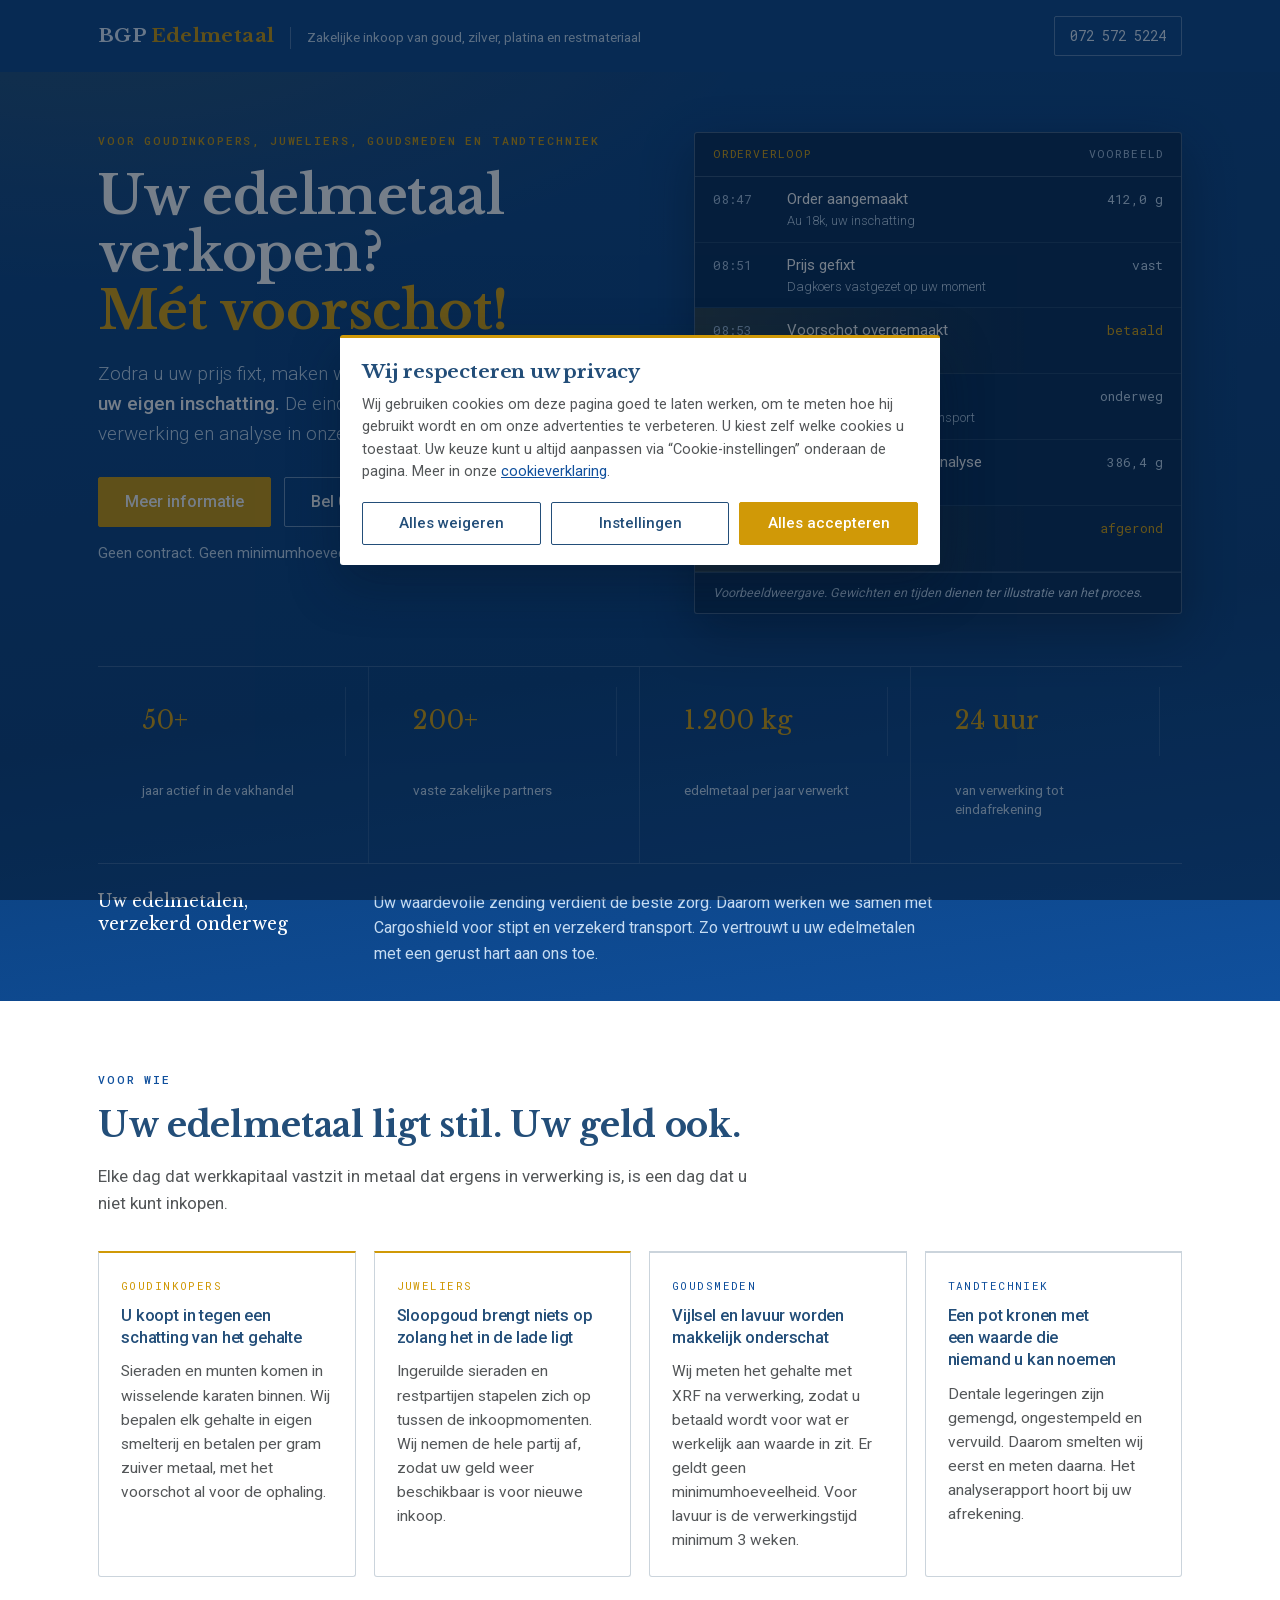
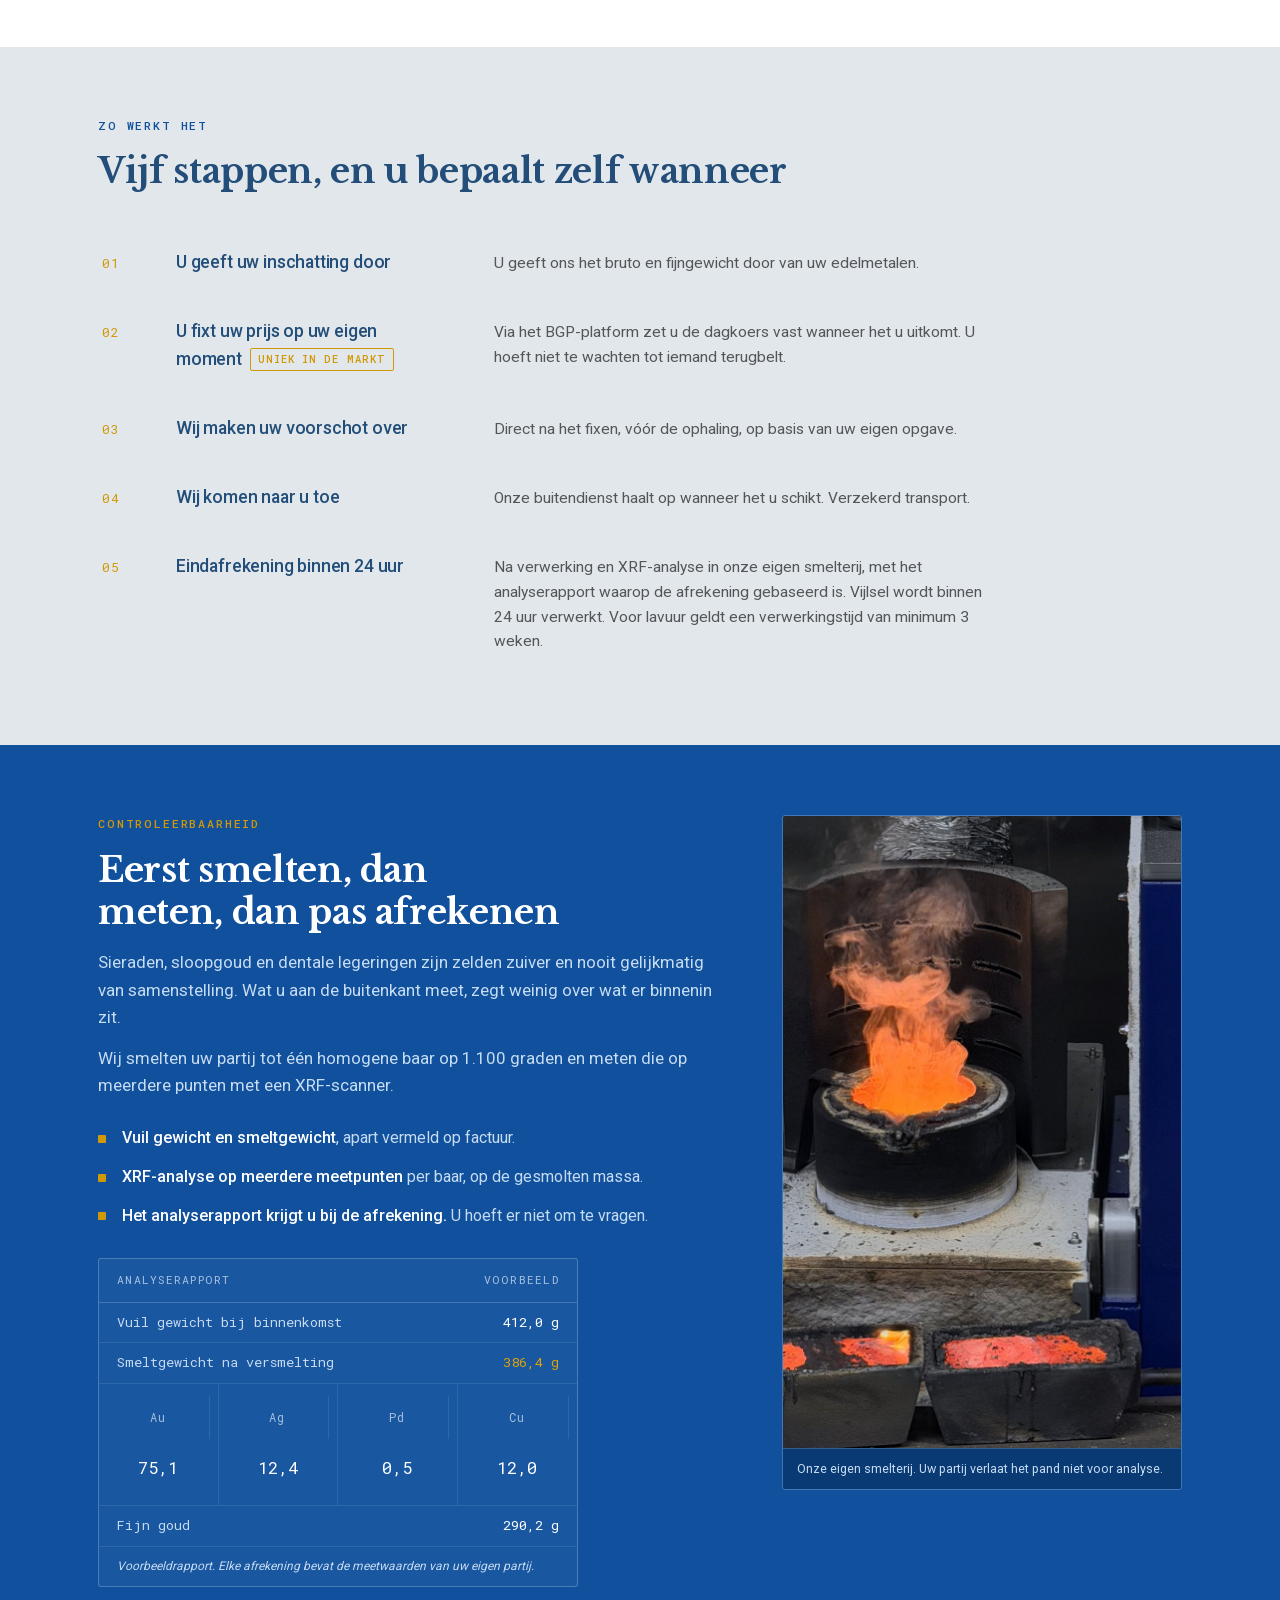
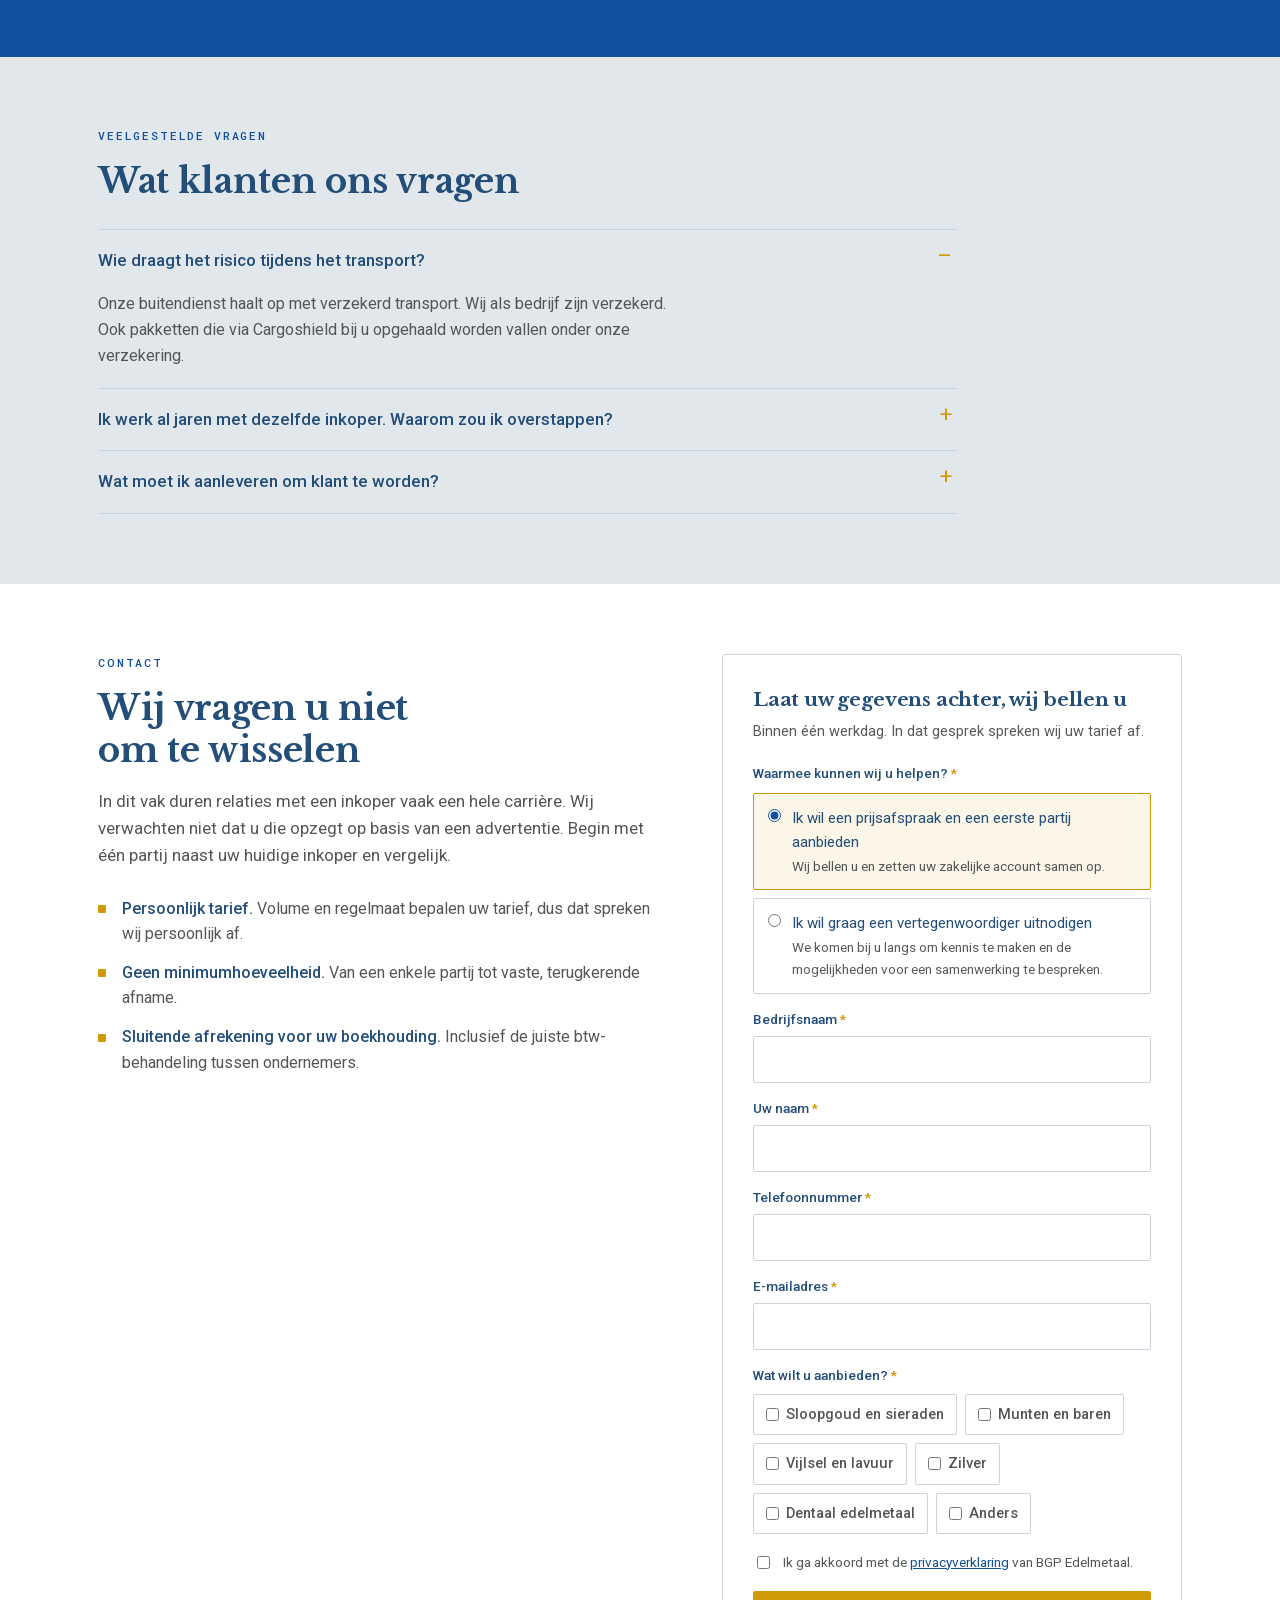
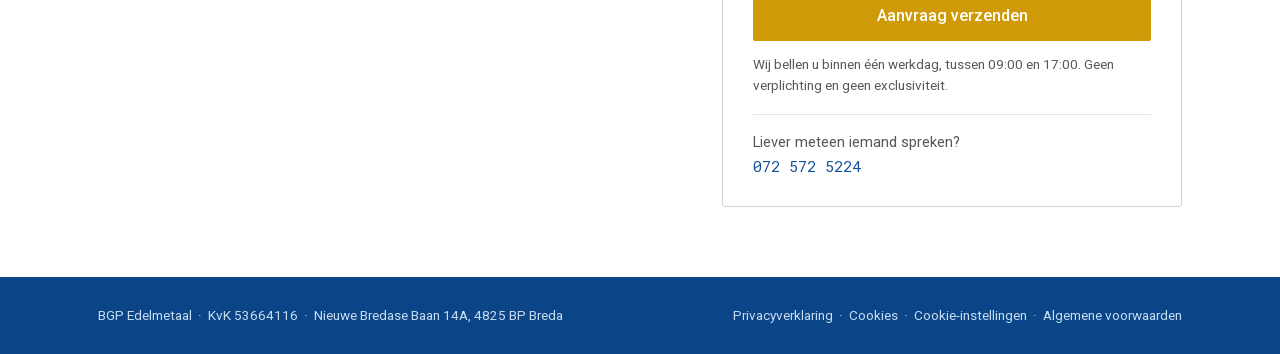
==== commit ad4f5aab: "update" ====
--- a/index.html
+++ b/index.html
@@ -26,6 +26,7 @@
 <link rel="stylesheet" href="/styles.css">
 </head>
 <body>
+<noscript><iframe src="https://www.googletagmanager.com/ns.html?id=GTM-58HPHF4V" height="0" width="0" style="display:none;visibility:hidden"></iframe></noscript>
 
 <header class="lp-head">
   <div class="wrap">
@@ -308,7 +309,7 @@
 <footer>
   <div class="wrap">
     <span>BGP Edelmetaal &nbsp;·&nbsp; KvK 53664116 &nbsp;·&nbsp; Nieuwe Bredase Baan 14A, 4825 BP Breda</span>
-    <span><a href="https://www.bgpedelmetaal.nl/privacy-policy" target="_blank" rel="noopener">Privacyverklaring</a> &nbsp;·&nbsp; <a href="https://www.bgpedelmetaal.nl/cookie-policy" target="_blank" rel="noopener">Cookies</a> &nbsp;·&nbsp; <a href="https://www.bgpedelmetaal.nl/algemene-voorwaarden" target="_blank" rel="noopener">Algemene voorwaarden</a></span>
+    <span><a href="https://www.bgpedelmetaal.nl/privacy-policy" target="_blank" rel="noopener">Privacyverklaring</a> &nbsp;·&nbsp; <a href="https://www.bgpedelmetaal.nl/cookie-policy" target="_blank" rel="noopener">Cookies</a> &nbsp;·&nbsp; <button type="button" class="linkbtn" data-cc-open>Cookie-instellingen</button> &nbsp;·&nbsp; <a href="https://www.bgpedelmetaal.nl/algemene-voorwaarden" target="_blank" rel="noopener">Algemene voorwaarden</a></span>
   </div>
 </footer>
 
@@ -317,11 +318,23 @@
   <a class="btn btn-ghost" href="tel:+31725725224" data-cta="sticky_bellen">Bellen</a>
 </div>
 
-<div class="cc" id="cc" role="dialog" aria-live="polite" aria-label="Cookiekeuze" hidden>
-  <p>Wij gebruiken cookies om te meten hoe deze pagina wordt gebruikt en om onze advertenties te verbeteren. Noodzakelijke cookies staan altijd aan. Meer in onze <a href="https://www.bgpedelmetaal.nl/cookie-policy" target="_blank" rel="noopener">cookieverklaring</a>.</p>
-  <div class="cc-row">
-    <button type="button" class="btn btn-line" data-cc="denied">Alleen noodzakelijk</button>
-    <button type="button" class="btn btn-gold" data-cc="granted">Alles accepteren</button>
+<div class="cc-overlay" id="cc" hidden>
+  <div class="cc" role="dialog" aria-modal="true" aria-labelledby="cc-title" aria-describedby="cc-desc" tabindex="-1">
+    <h2 class="cc-title" id="cc-title">Wij respecteren uw privacy</h2>
+    <p id="cc-desc">Wij gebruiken cookies om deze pagina goed te laten werken, om te meten hoe hij gebruikt wordt en om onze advertenties te verbeteren. U kiest zelf welke cookies u toestaat. Uw keuze kunt u altijd aanpassen via &ldquo;Cookie-instellingen&rdquo; onderaan de pagina. Meer in onze <a href="https://www.bgpedelmetaal.nl/cookie-policy" target="_blank" rel="noopener">cookieverklaring</a>.</p>
+
+    <div class="cc-prefs" id="cc-prefs" hidden>
+      <label class="cc-item"><input type="checkbox" checked disabled> <span><b>Noodzakelijk</b>Nodig om de pagina en het formulier te laten werken. Altijd aan.</span></label>
+      <label class="cc-item"><input type="checkbox" id="cc-preferences"> <span><b>Voorkeuren</b>Onthouden instellingen zoals taal of regio.</span></label>
+      <label class="cc-item"><input type="checkbox" id="cc-statistics"> <span><b>Statistieken</b>Anoniem meten hoe bezoekers de pagina gebruiken.</span></label>
+      <label class="cc-item"><input type="checkbox" id="cc-marketing"> <span><b>Marketing</b>Meten welke advertenties werken en relevante advertenties tonen.</span></label>
+    </div>
+
+    <div class="cc-row">
+      <button type="button" class="btn btn-line" data-cc="none">Alles weigeren</button>
+      <button type="button" class="btn btn-line" data-cc="prefs" id="cc-prefs-btn">Instellingen</button>
+      <button type="button" class="btn btn-gold" data-cc="all">Alles accepteren</button>
+    </div>
   </div>
 </div>
 
--- a/styles.css
+++ b/styles.css
@@ -269,18 +269,29 @@
 .form .btn[disabled]{opacity:.6;cursor:wait}
 .consent a,.orcall a{color:var(--blue)}
 
-/* cookiebanner */
-.cc{position:fixed;left:16px;right:16px;bottom:16px;z-index:80;max-width:560px;margin:0 auto;
-  background:#fff;color:var(--text);border:1px solid var(--line);border-top:3px solid var(--gold);
-  border-radius:3px;box-shadow:0 14px 40px rgba(4,20,40,.28);padding:18px 20px}
-.cc[hidden]{display:none!important}
+/* cookiebanner: verplichte keuze, geen cookiewall (weigeren even makkelijk als accepteren) */
+.cc-overlay{position:fixed;inset:0;z-index:100;background:rgba(4,20,40,.55);display:flex;
+  align-items:flex-end;justify-content:center;padding:16px}
+.cc-overlay[hidden]{display:none!important}
+@media (min-width:700px){.cc-overlay{align-items:center}}
+.cc{width:100%;max-width:600px;max-height:calc(100vh - 32px);overflow:auto;background:#fff;color:var(--text);
+  border-top:3px solid var(--gold);border-radius:3px;box-shadow:0 18px 50px rgba(4,20,40,.4);padding:22px 22px 20px}
+.cc:focus{outline:none}
+.cc-title{font-family:"Libre Baskerville",Georgia,serif;font-size:19px;color:var(--blue-ink);margin-bottom:10px}
 .cc p{font-size:14.5px;line-height:1.55;color:var(--text-mut)}
 .cc p a{color:var(--blue)}
-.cc .cc-row{display:flex;gap:10px;margin-top:14px;flex-wrap:wrap}
-.cc .btn{flex:1 1 180px;text-align:center;padding:13px 16px;font-size:15px}
-.cc .btn-line{background:#fff;color:var(--blue-ink);border-color:var(--blue-ink)}
-.cc .btn-line:hover{background:var(--paper-2)}
-@media (max-width:900px){.cc{bottom:84px}}
+.cc-prefs{margin-top:16px;border-top:1px solid var(--line-soft)}
+.cc-item{display:flex;gap:12px;align-items:flex-start;padding:12px 0;border-bottom:1px solid var(--line-soft);
+  font-size:14px;font-weight:400;color:var(--text-mut);margin:0;cursor:pointer}
+.cc-item input{accent-color:var(--blue);margin-top:3px;width:18px;height:18px;flex:0 0 auto}
+.cc-item b{display:block;color:var(--text);font-weight:500;font-size:14.5px}
+.cc-row{display:flex;gap:10px;margin-top:18px;flex-wrap:wrap}
+.cc-row .btn{flex:1 1 150px;text-align:center;padding:13px 14px;font-size:15px}
+.btn-line{background:#fff;color:var(--blue-ink);border-color:var(--blue-ink)}
+.btn-line:hover{background:var(--paper-2)}
+body.cc-lock{overflow:hidden}
+.linkbtn{background:none;border:0;padding:0;font:inherit;color:inherit;cursor:pointer;text-decoration:none}
+.linkbtn:hover{color:var(--gold-hot)}
 
 /* bedanktpagina */
 .thanks{padding:72px 0 80px}
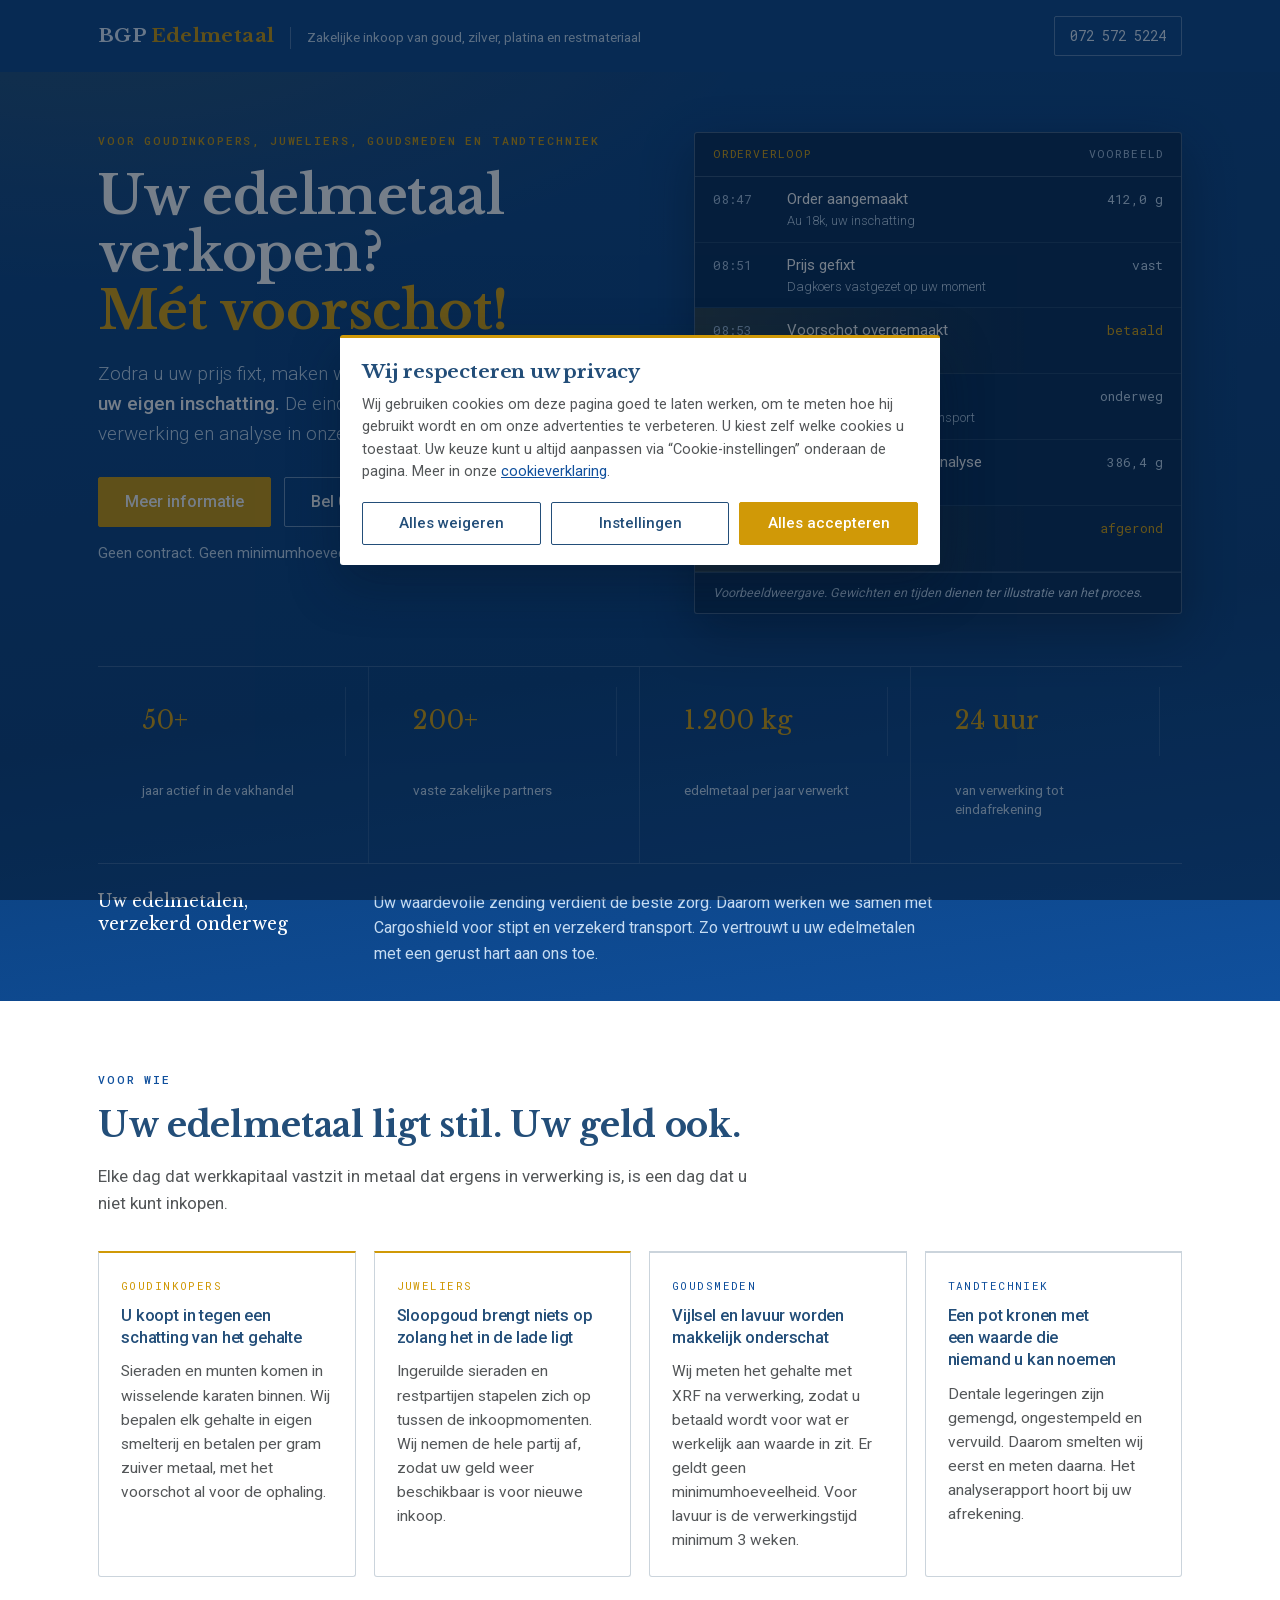
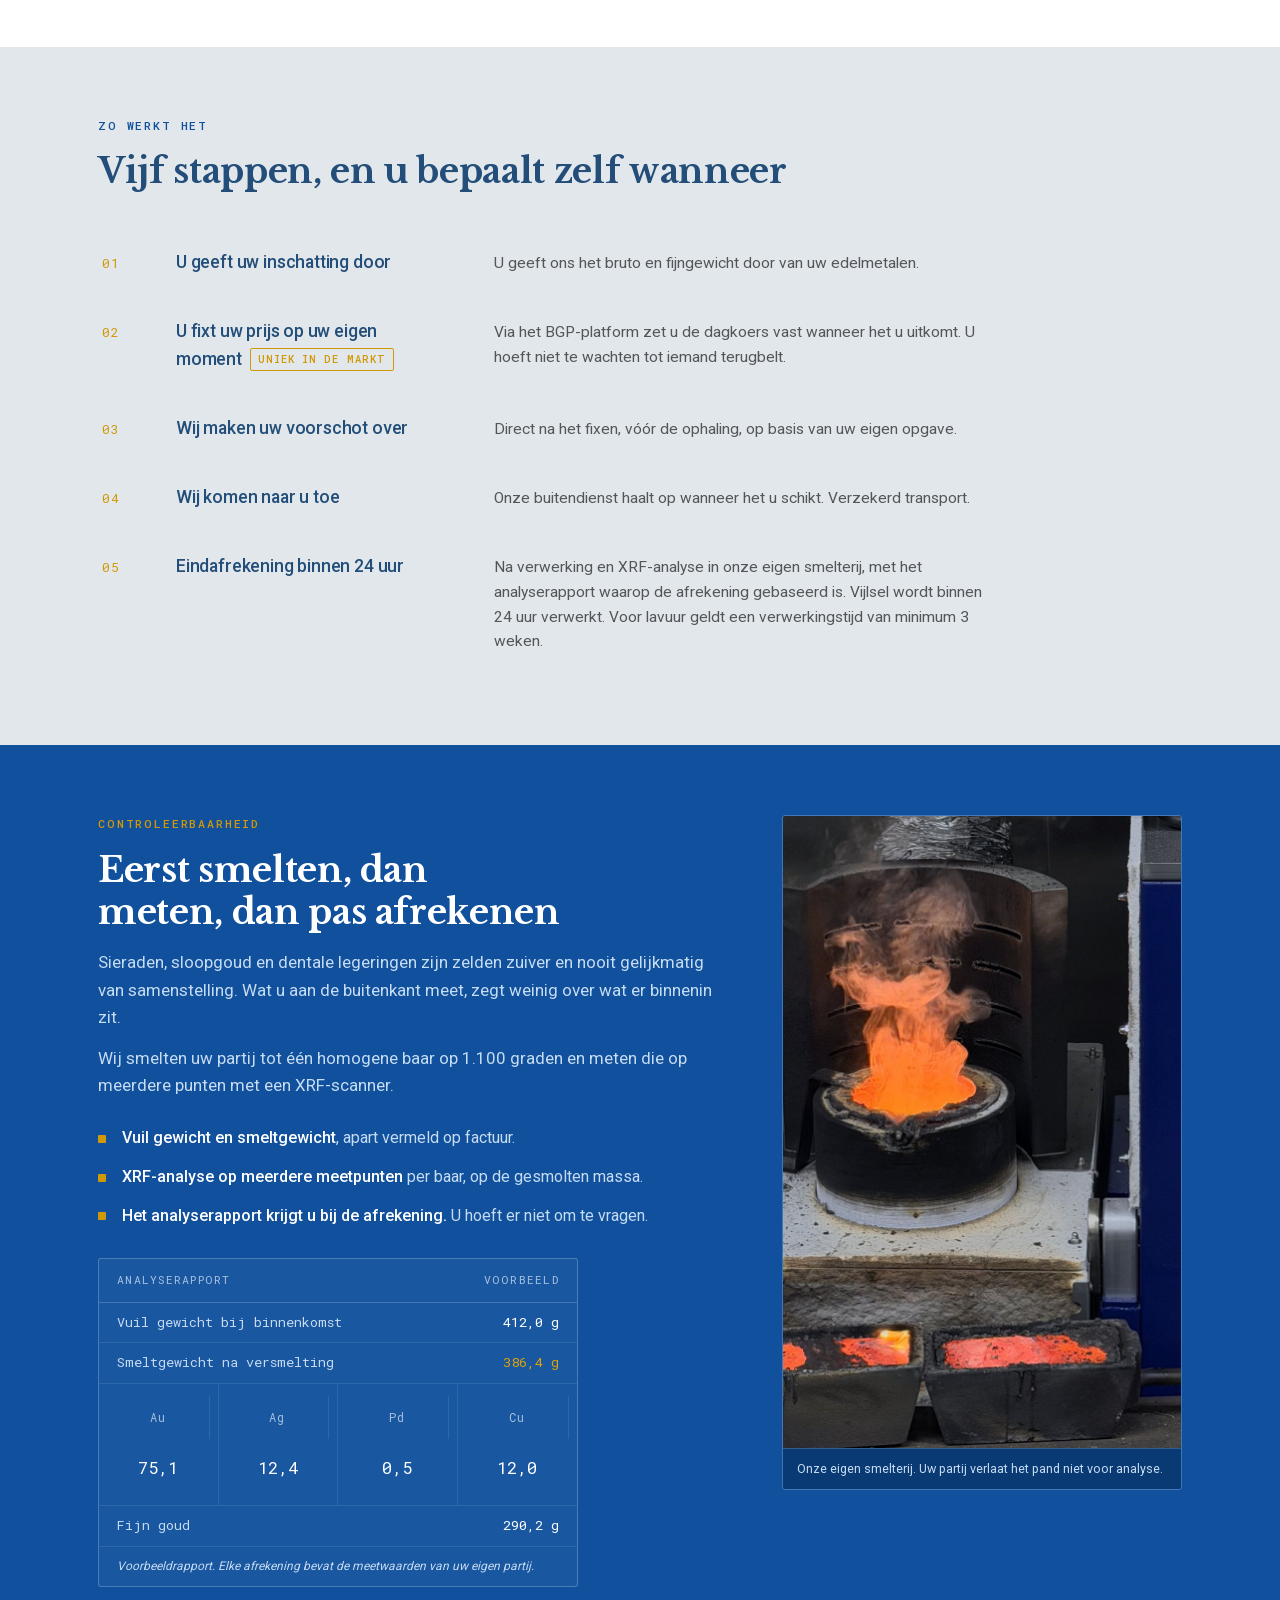
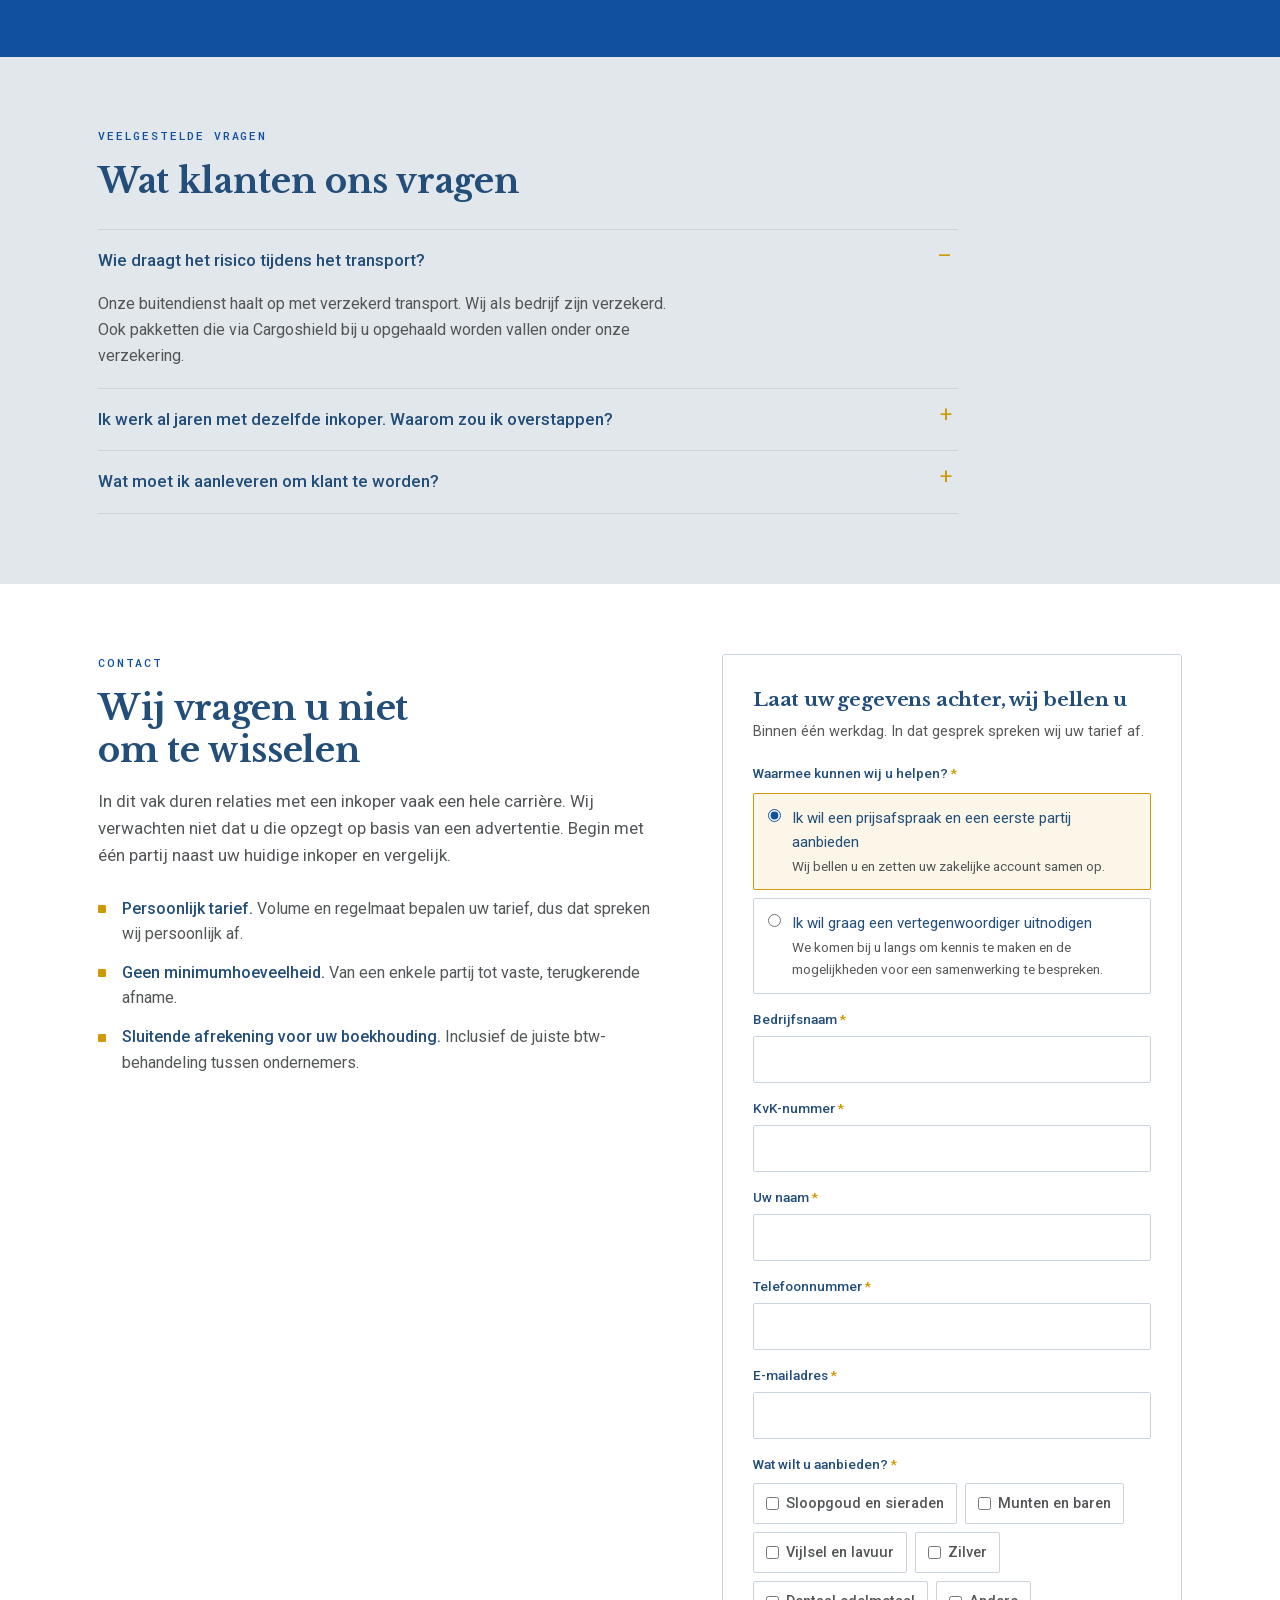
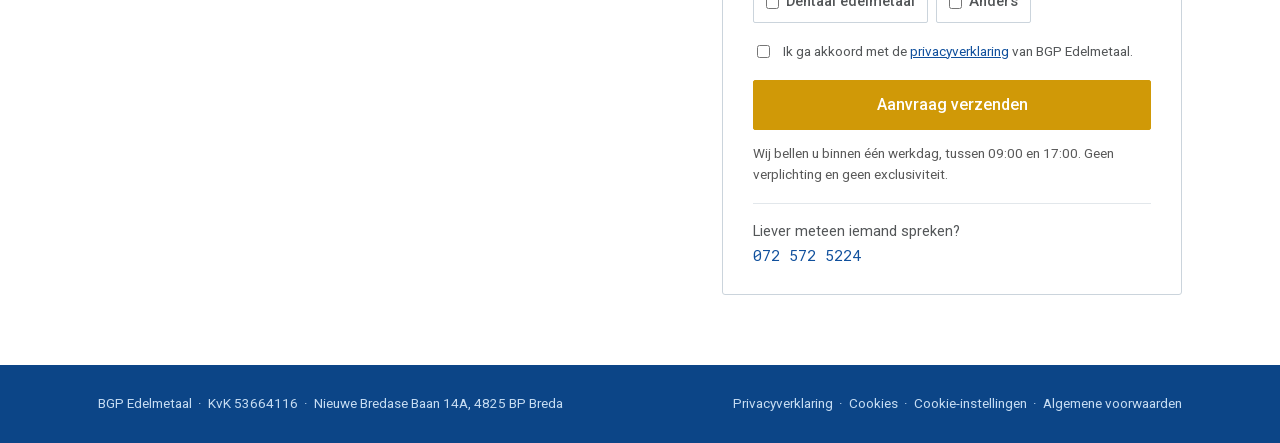
==== commit 0a6f34e8: "update" ====
--- a/index.html
+++ b/index.html
@@ -274,6 +274,8 @@
 
         <div class="fld"><label for="f-bedrijf">Bedrijfsnaam<span class="req">*</span></label>
           <input type="text" id="f-bedrijf" name="bedrijfsnaam" autocomplete="organization" required></div>
+        <div class="fld"><label for="f-kvk">KvK-nummer<span class="req">*</span></label>
+          <input type="text" id="f-kvk" name="kvk_nummer" inputmode="numeric" autocomplete="off" maxlength="8" pattern="[0-9]{8}" title="Vul de 8 cijfers van uw KvK-nummer in." required></div>
         <div class="fld"><label for="f-naam">Uw naam<span class="req">*</span></label>
           <input type="text" id="f-naam" name="naam" autocomplete="name" required></div>
         <div class="fld"><label for="f-tel">Telefoonnummer<span class="req">*</span></label>
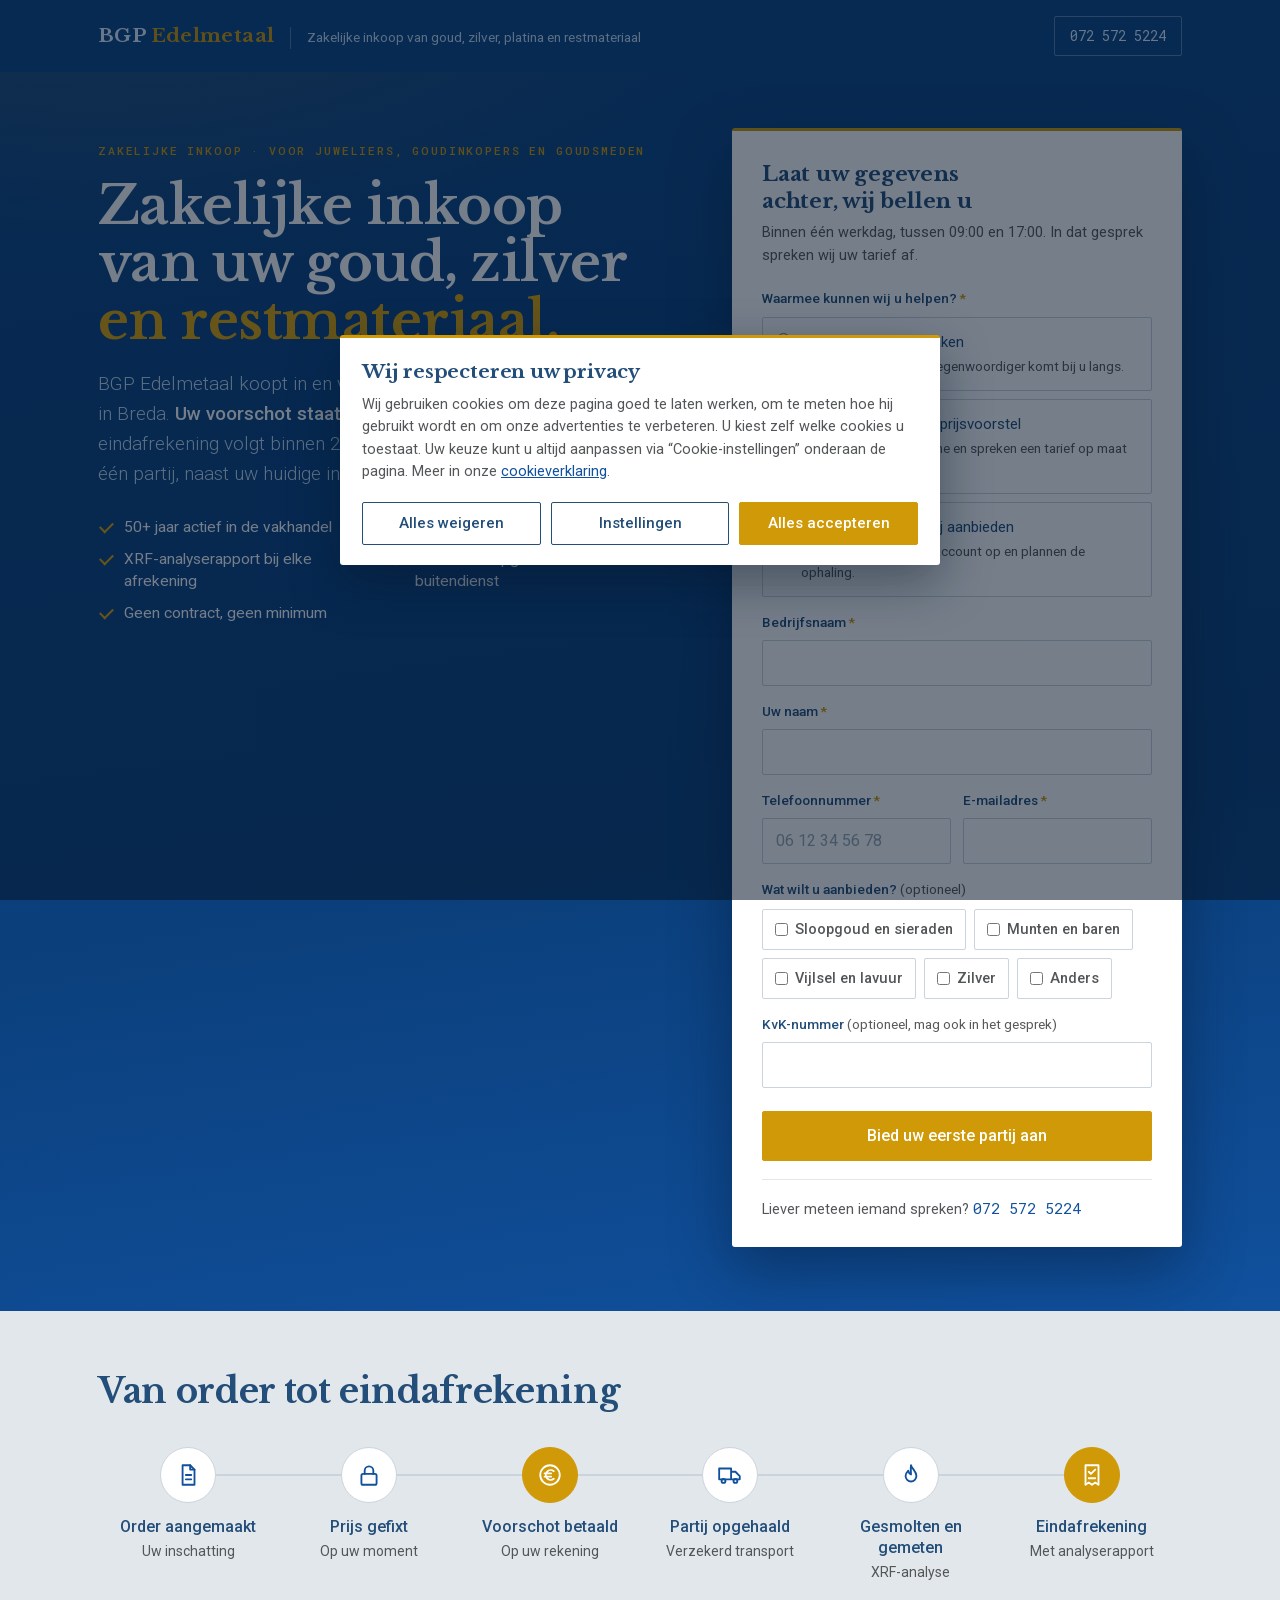
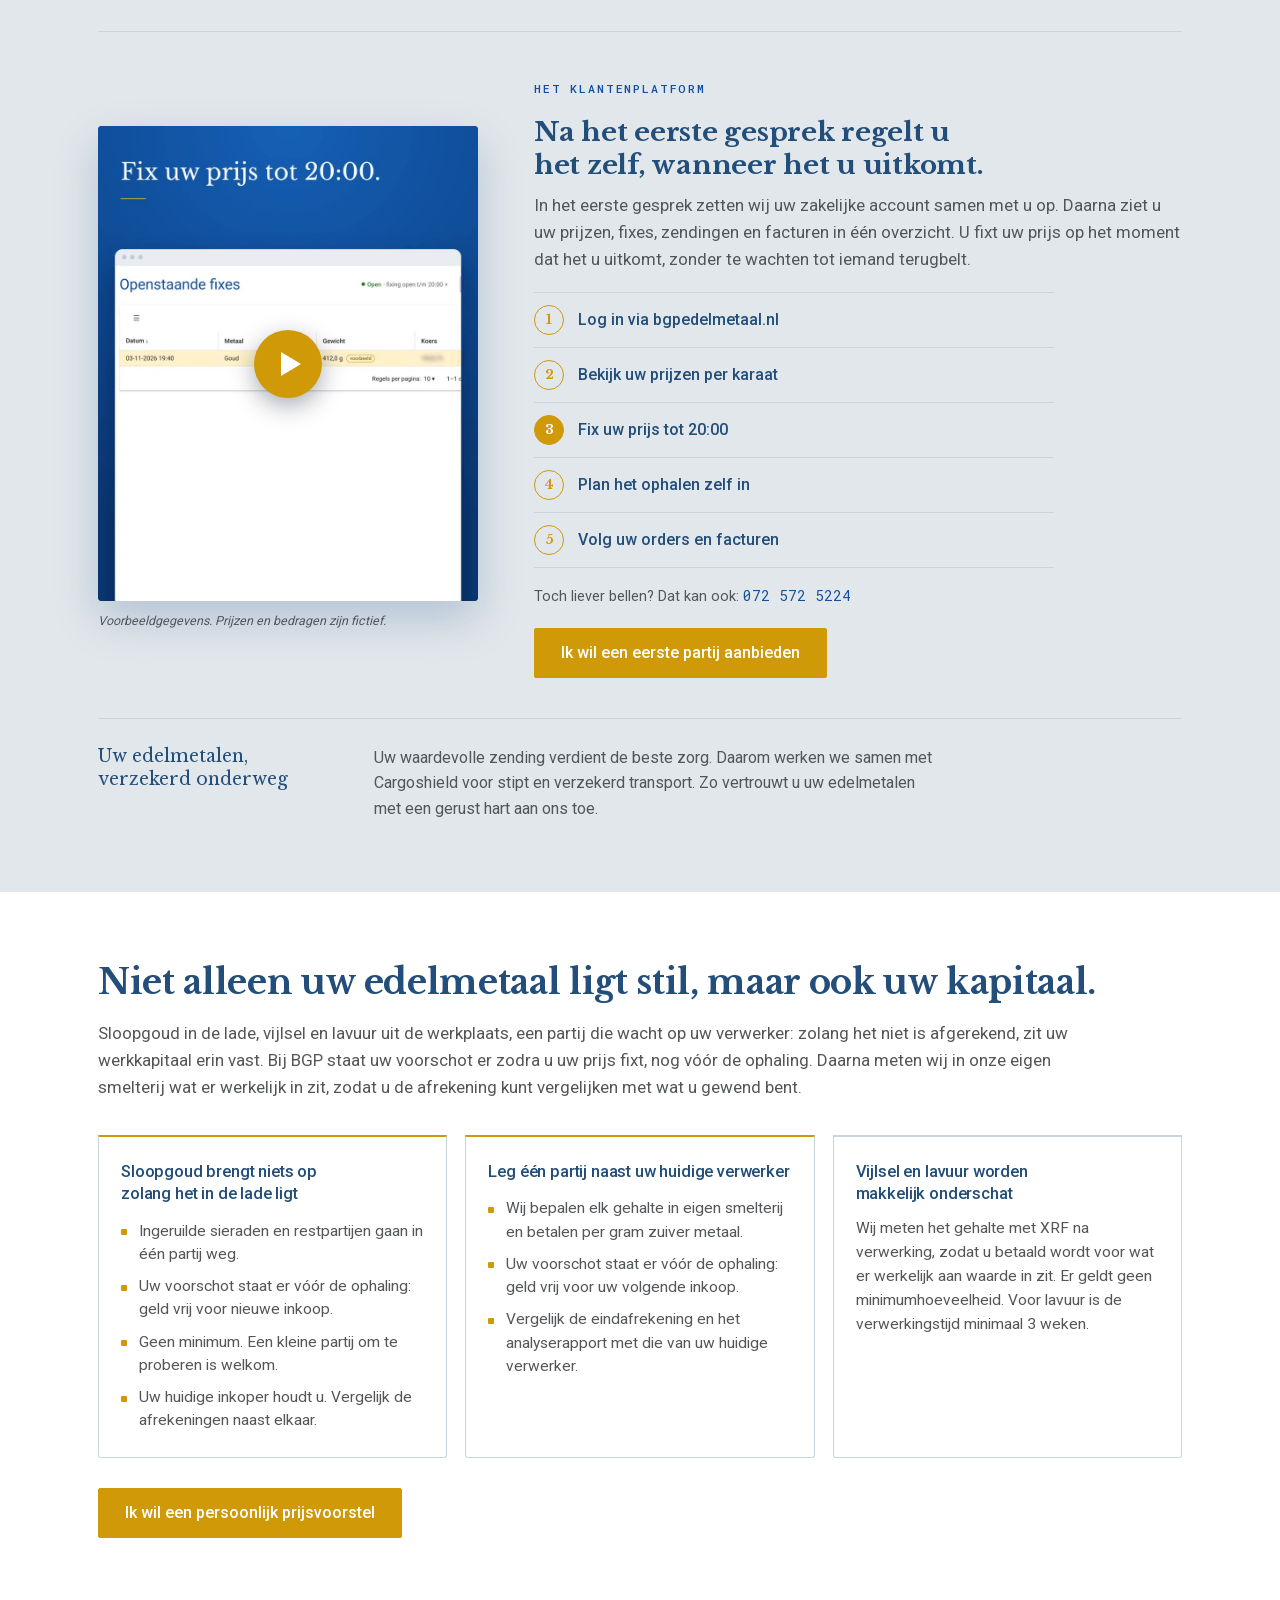
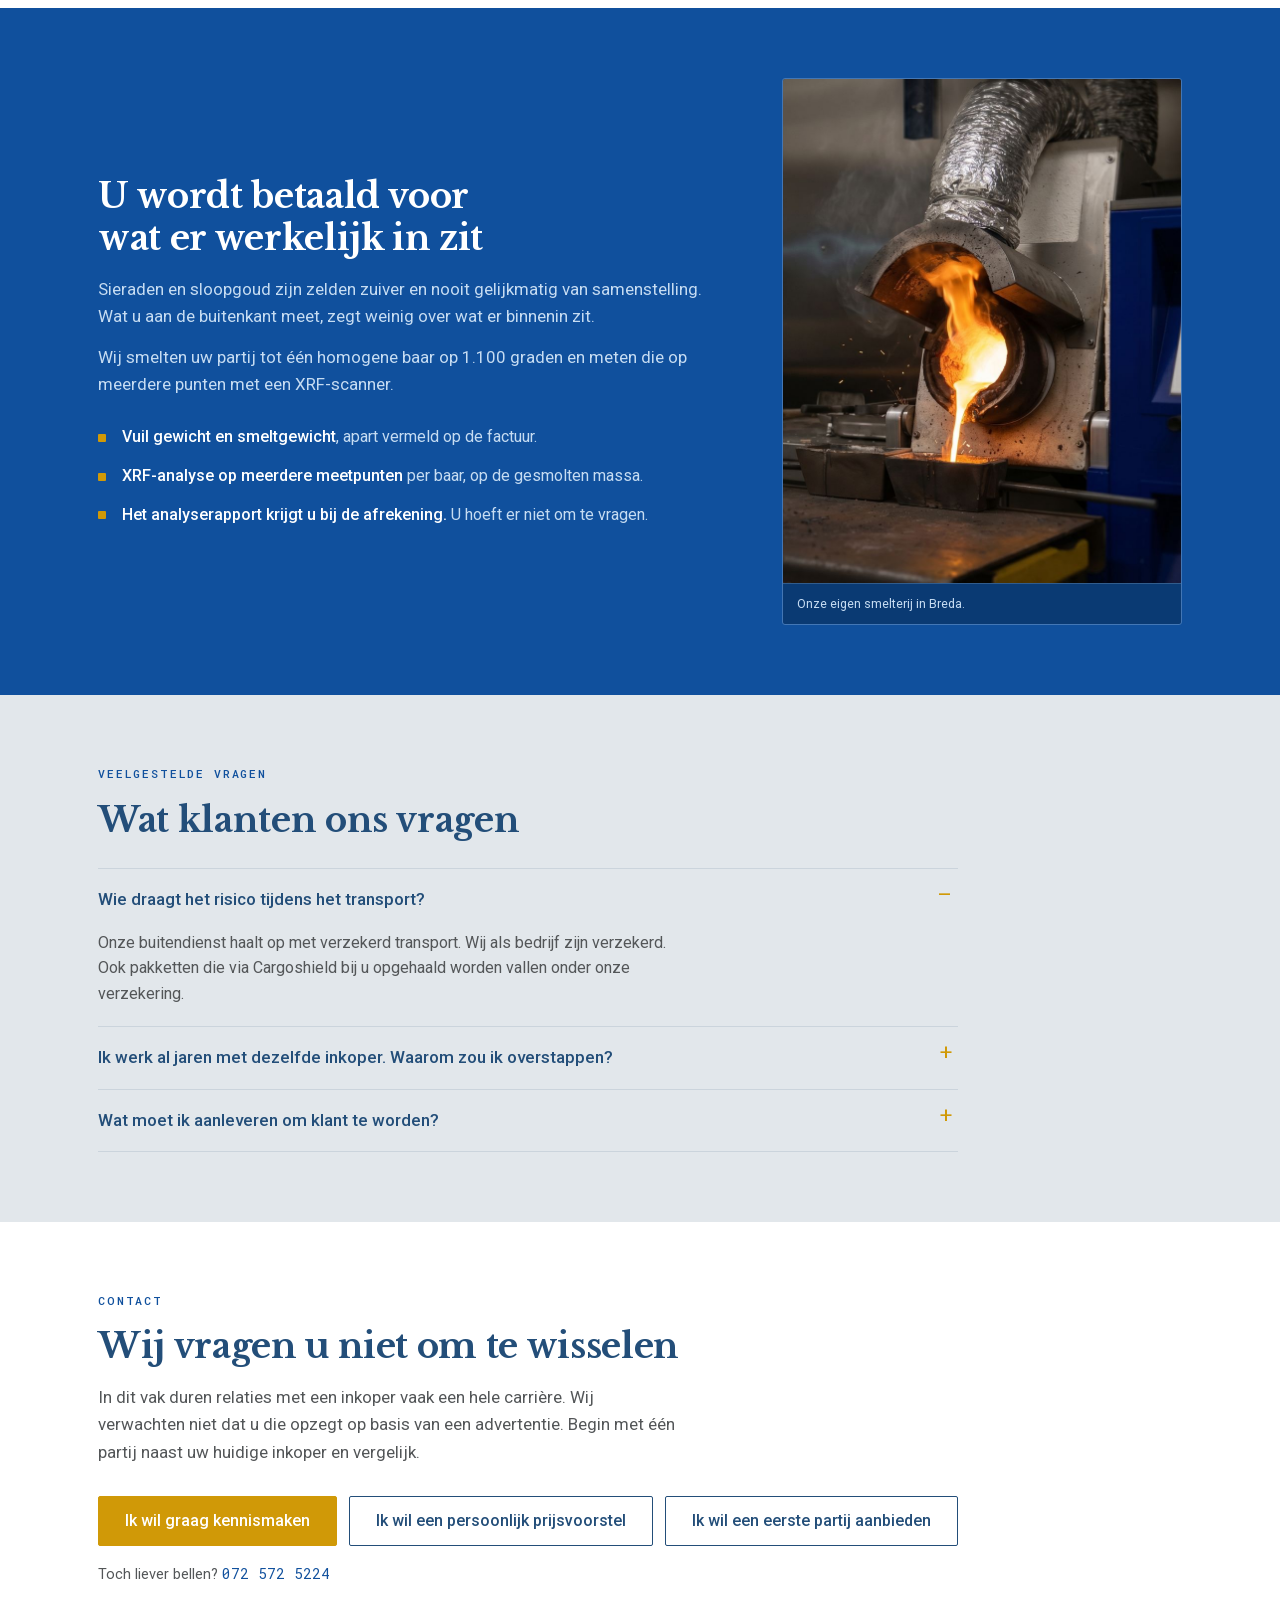
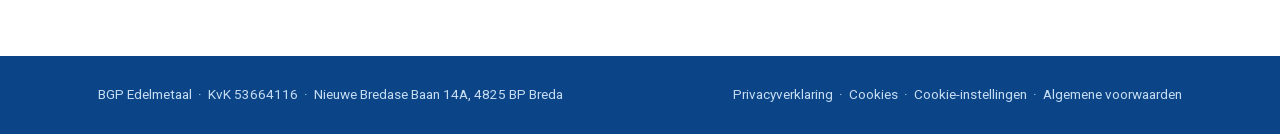
==== commit b8ce964c: "Landingspagina: UX-audit variant A doorgevoerd - Hero variant A, formulier naast de kop (desktop) en" ====
--- a/index.html
+++ b/index.html
@@ -3,16 +3,16 @@
 <head>
 <meta charset="utf-8">
 <meta name="viewport" content="width=device-width,initial-scale=1">
-<title>Edelmetaal verkopen met voorschot vóór de ophaling | BGP Edelmetaal</title>
-<meta name="description" content="Zakelijke inkoop van goud, zilver, platina en restmateriaal. Voorschot direct na het fixen, vóór de ophaling. Eindafrekening binnen 24 uur met analyserapport.">
+<title>Zakelijke inkoop van uw goud, zilver en restmateriaal | BGP Edelmetaal</title>
+<meta name="description" content="Zakelijke inkoop van goud, zilver, platina en restmateriaal voor juweliers, goudinkopers en goudsmeden. Voorschot direct na het fixen, vóór de ophaling. Eindafrekening binnen 24 uur na verwerking, met analyserapport.">
 <meta name="robots" content="noindex, follow">
 <meta name="theme-color" content="#0C4587">
 <link rel="canonical" href="https://aanbod.bgpedelmetaal.nl/">
 <meta property="og:type" content="website">
 <meta property="og:locale" content="nl_NL">
 <meta property="og:site_name" content="BGP Edelmetaal">
-<meta property="og:title" content="Uw edelmetaal verkopen, met voorschot vóór de ophaling">
-<meta property="og:description" content="Zakelijke inkoop van goud, zilver, platina en restmateriaal. Eindafrekening binnen 24 uur, met analyserapport uit onze eigen smelterij.">
+<meta property="og:title" content="Zakelijke inkoop van uw goud, zilver en restmateriaal">
+<meta property="og:description" content="Voor juweliers, goudinkopers en goudsmeden. Eindafrekening binnen 24 uur na verwerking, met analyserapport uit onze eigen smelterij in Breda.">
 <meta property="og:url" content="https://aanbod.bgpedelmetaal.nl/">
 <meta property="og:image" content="https://aanbod.bgpedelmetaal.nl/assets/og.jpg">
 <meta property="og:image:width" content="1200">
@@ -31,10 +31,10 @@
 <header class="lp-head">
   <div class="wrap">
     <div class="brand">
-      <span class="logo">BGP <span>Edelmetaal</span></span>
+      <a class="logo" href="https://www.bgpedelmetaal.nl/" data-cta="logo_hoofdsite" aria-label="BGP Edelmetaal, naar de website">BGP <span>Edelmetaal</span></a>
       <span class="tagline">Zakelijke inkoop van goud, zilver, platina en restmateriaal</span>
     </div>
-    <a class="headtel" href="tel:+31725725224">072 572 5224</a>
+    <a class="headtel" href="tel:+31725725224" data-cta="header_bellen">072 572 5224</a>
   </div>
 </header>
 
@@ -43,37 +43,126 @@
   <!-- Eigen fotografie: zet hier <div class="hero-bg"><img src="/assets/hero.jpg" alt="..." width="1600" height="900" fetchpriority="high"></div> -->
   <div class="wrap">
     <div class="hero-grid">
-      <div>
-        <p class="eyebrow">Voor goudinkopers, juweliers, goudsmeden en tandtechniek</p>
-        <h1>Uw edelmetaal verkopen? <em>M&eacute;t voorschot!</em></h1>
-        <p class="lede">Zodra u uw prijs fixt, maken wij uw voorschot over. <strong>Op basis van uw eigen inschatting.</strong> De eindafrekening volgt binnen 24 uur na verwerking en analyse in onze eigen smelterij.</p>
-        <div class="ctarow">
-          <a class="btn btn-gold" href="#aanvraag" data-cta="hero_formulier">Meer informatie</a>
-          <a class="btn btn-ghost" href="tel:+31725725224" data-cta="hero_bellen">Bel 072 572 5224</a>
+      <div class="hero-copy">
+        <p class="eyebrow">Zakelijke inkoop &middot; voor juweliers, goudinkopers en goudsmeden</p>
+        <h1 data-variant-text="kop">Zakelijke inkoop van uw goud, zilver <em>en restmateriaal.</em></h1>
+        <p class="lede">BGP Edelmetaal koopt in en verwerkt uw partij in de eigen smelterij in Breda. <strong>Uw voorschot staat er al v&oacute;&oacute;r de ophaling,</strong> de eindafrekening volgt binnen 24 uur na verwerking. Probeer het met &eacute;&eacute;n partij, naast uw huidige inkoper.</p>
+        <div class="hero-cta">
+          <a class="btn btn-gold" href="#aanvraag" data-cta="hero_formulier" data-intent="Kennismaken">Ik wil graag kennismaken</a>
+          <p class="hero-cta-note">Wij bellen u binnen &eacute;&eacute;n werkdag. Geen contract, geen minimum.</p>
         </div>
-        <p class="reassure">Geen contract. Geen minimumhoeveelheid. Naast uw huidige inkoper.</p>
-      </div>
-
-      <div class="order" aria-label="Voorbeeld van een orderverloop">
-        <div class="order-top"><span class="lbl">Orderverloop</span><span>Voorbeeld</span></div>
-        <div class="orow"><span class="t">08:47</span><span class="e">Order aangemaakt<small>Au 18k, uw inschatting</small></span><span class="v">412,0 g</span></div>
-        <div class="orow"><span class="t">08:51</span><span class="e">Prijs gefixt<small>Dagkoers vastgezet op uw moment</small></span><span class="v">vast</span></div>
-        <div class="orow pay"><span class="t">08:53</span><span class="e">Voorschot overgemaakt<small>V&oacute;&oacute;r de ophaling</small></span><span class="v">betaald</span></div>
-        <div class="orow"><span class="t">11:40</span><span class="e">Partij opgehaald<small>Buitendienst, verzekerd transport</small></span><span class="v">onderweg</span></div>
-        <div class="orow"><span class="t">15:26</span><span class="e">Smeltgewicht en XRF-analyse<small>Eigen smelterij</small></span><span class="v">386,4 g</span></div>
-        <div class="orow pay"><span class="t">16:02</span><span class="e">Eindafrekening<small>Met analyserapport</small></span><span class="v">afgerond</span></div>
-        <div class="order-foot">Voorbeeldweergave. Gewichten en tijden dienen ter illustratie van het proces.</div>
-      </div>
-    </div>
-
-    <div class="trustbar">
-      <div><div class="n">50+</div><div class="l">jaar actief in de vakhandel</div></div>
-      <div><div class="n">200+</div><div class="l">vaste zakelijke partners</div></div>
-      <div><div class="n">1.200 kg</div><div class="l">edelmetaal per jaar verwerkt</div></div>
-      <div><div class="n">24 uur</div><div class="l">van verwerking tot eindafrekening</div></div>
-    </div>
-
-    <div class="objstrip">
+        <ul class="proof">
+          <li>50+ jaar actief in de vakhandel</li>
+          <li>Eigen smelterij in Breda</li>
+          <li>XRF-analyserapport bij elke afrekening</li>
+          <li>Verzekerd opgehaald door onze buitendienst</li>
+          <li class="desk-only">Geen contract, geen minimum</li>
+        </ul>
+      </div>
+
+      <div class="hero-form" id="aanvraag">
+        <form class="form" id="aanvraag-form" name="aanvraag" method="POST" action="https://hook.eu2.make.com/o3yvhfkw3isely4gn3jxr9g24q8vof7g" data-endpoint="https://hook.eu2.make.com/o3yvhfkw3isely4gn3jxr9g24q8vof7g">
+          <p class="hp" aria-hidden="true"><label>Niet invullen <input name="website" tabindex="-1" autocomplete="off"></label></p>
+          <input type="hidden" name="materiaal" value="">
+          <input type="hidden" name="utm_source"><input type="hidden" name="utm_medium"><input type="hidden" name="utm_campaign">
+          <input type="hidden" name="utm_content"><input type="hidden" name="utm_term">
+          <input type="hidden" name="gclid"><input type="hidden" name="gbraid"><input type="hidden" name="wbraid"><input type="hidden" name="fbclid">
+          <input type="hidden" name="landing"><input type="hidden" name="referrer">
+
+          <h2 class="form-title">Laat uw gegevens achter, wij bellen u</h2>
+          <p class="sub">Binnen &eacute;&eacute;n werkdag, tussen 09:00 en 17:00. In dat gesprek spreken wij uw tarief af.</p>
+          <div class="form-progress" hidden><p class="form-step">Stap 1 van 2</p><div class="form-steps" aria-hidden="true"><i class="on"></i><i></i></div></div>
+
+          <fieldset class="fld fld-intent">
+            <legend class="lgd">Waarmee kunnen wij u helpen?<span class="req">*</span></legend>
+            <div class="radios">
+              <label class="radio"><input type="radio" name="aanvraag_type" value="Kennismaken" data-btn="Plan een kennismaking" required>
+                <span>Ik wil graag kennismaken<small>Wij bellen u, of een vertegenwoordiger komt bij u langs.</small></span></label>
+              <label class="radio"><input type="radio" name="aanvraag_type" value="Persoonlijk prijsvoorstel" data-btn="Vraag uw prijsvoorstel aan">
+                <span>Ik wil een persoonlijk prijsvoorstel<small>Wij bespreken uw volume en spreken een tarief op maat af.</small></span></label>
+              <label class="radio"><input type="radio" name="aanvraag_type" value="Eerste partij aanbieden" data-btn="Bied uw eerste partij aan">
+                <span>Ik wil een eerste partij aanbieden<small>Wij bellen u, zetten uw account op en plannen de ophaling.</small></span></label>
+            </div>
+            <button type="button" class="change" hidden>wijzig</button>
+          </fieldset>
+          <p class="form-hint">Daarna vraagt het formulier uw bedrijfsnaam, naam, telefoonnummer en e-mailadres.</p>
+
+          <div class="form-rest">
+            <div class="fld"><label for="f-bedrijf">Bedrijfsnaam<span class="req">*</span></label>
+              <input type="text" id="f-bedrijf" name="bedrijfsnaam" autocomplete="organization" required></div>
+            <div class="fld"><label for="f-naam">Uw naam<span class="req">*</span></label>
+              <input type="text" id="f-naam" name="naam" autocomplete="name" required></div>
+            <div class="fld-row">
+              <div class="fld"><label for="f-tel">Telefoonnummer<span class="req">*</span></label>
+                <input type="tel" id="f-tel" name="telefoon" autocomplete="tel" inputmode="tel" placeholder="06 12 34 56 78" required></div>
+              <div class="fld"><label for="f-mail">E-mailadres<span class="req">*</span></label>
+                <input type="email" id="f-mail" name="email" autocomplete="email" required></div>
+            </div>
+
+            <fieldset class="fld" id="fld-materiaal">
+              <legend class="lgd">Wat wilt u aanbieden? <span class="opt">(optioneel)</span></legend>
+              <div class="chips">
+                <label class="chip"><input type="checkbox" value="Sloopgoud en sieraden"> Sloopgoud en sieraden</label>
+                <label class="chip"><input type="checkbox" value="Munten en baren"> Munten en baren</label>
+                <label class="chip"><input type="checkbox" value="Vijlsel en lavuur"> Vijlsel en lavuur</label>
+                <label class="chip"><input type="checkbox" value="Zilver"> Zilver</label>
+                <label class="chip"><input type="checkbox" value="Anders"> Anders</label>
+              </div>
+            </fieldset>
+            <div class="fld"><label for="f-kvk">KvK-nummer <span class="opt">(optioneel, mag ook in het gesprek)</span></label>
+              <input type="text" id="f-kvk" name="kvk_nummer" inputmode="numeric" autocomplete="off" maxlength="8" pattern="[0-9]{8}" title="Een KvK-nummer bestaat uit 8 cijfers."></div>
+
+            <button class="btn btn-gold" type="submit" data-default="Bied uw eerste partij aan" data-variant-text="cta">Bied uw eerste partij aan</button>
+            <p class="form-err" id="form-err" role="alert" hidden>Het verzenden is niet gelukt. Probeer het opnieuw of bel ons direct op <a href="tel:+31725725224">072 572 5224</a>.</p>
+          </div>
+          <div class="orcall">Liever meteen iemand spreken? <a href="tel:+31725725224" data-cta="formulier_bellen">072 572 5224</a></div>
+        </form>
+      </div>
+    </div>
+  </div>
+</section>
+
+<section class="sec-alt timeline-sec">
+  <div class="wrap">
+    <h2>Van order tot eindafrekening</h2>
+    <ol class="tl" aria-label="Voorbeeld van een orderverloop">
+      <li><span class="ic" aria-hidden="true"><svg viewBox="0 0 24 24"><path d="M7 3h7l4 4v14H7z"/><path d="M14 3v4h4M10 12h5M10 16h5"/></svg></span><b>Order aangemaakt</b><small>Uw inschatting</small></li>
+      <li><span class="ic" aria-hidden="true"><svg viewBox="0 0 24 24"><rect x="5" y="11" width="14" height="10" rx="1.5"/><path d="M8 11V8a4 4 0 0 1 8 0v3"/></svg></span><b>Prijs gefixt</b><small>Op uw moment</small></li>
+      <li class="pay"><span class="ic" aria-hidden="true"><svg viewBox="0 0 24 24"><circle cx="12" cy="12" r="9"/><path d="M15.5 8.5a4.5 4.5 0 1 0 0 7M7 10.5h6M7 13.5h6"/></svg></span><b>Voorschot betaald</b><small>Op uw rekening</small></li>
+      <li><span class="ic" aria-hidden="true"><svg viewBox="0 0 24 24"><path d="M2 6h11v10H2zM13 9h4l4 4v3h-8z"/><circle cx="6" cy="17.5" r="1.8"/><circle cx="17" cy="17.5" r="1.8"/></svg></span><b>Partij opgehaald</b><small>Verzekerd transport</small></li>
+      <li><span class="ic" aria-hidden="true"><svg viewBox="0 0 24 24"><path d="M12 3c1 3.5 5 5.5 5 10a5 5 0 0 1-10 0c0-2.5 1.5-4 2.5-5 .3 2 1.2 3 2.5 3.5C12 9 11.5 6 12 3z"/></svg></span><b>Gesmolten en gemeten</b><small>XRF-analyse</small></li>
+      <li class="pay"><span class="ic" aria-hidden="true"><svg viewBox="0 0 24 24"><path d="M6 3h12v18l-3-2-3 2-3-2-3 2z"/><path d="M9 9l2 2 4-4M9 15h6"/></svg></span><b>Eindafrekening</b><small>Met analyserapport</small></li>
+    </ol>
+
+    <div class="platform">
+      <div class="platform-head">
+        <p class="eyebrow on-light">Het klantenplatform</p>
+        <h3 class="platform-title">Na het eerste gesprek regelt u het zelf, wanneer het u uitkomt.</h3>
+        <p class="body">In het eerste gesprek zetten wij uw zakelijke account samen met u op. Daarna ziet u uw prijzen, fixes, zendingen en facturen in &eacute;&eacute;n overzicht. U fixt uw prijs op het moment dat het u uitkomt, zonder te wachten tot iemand terugbelt.</p>
+      </div>
+      <figure class="platform-media">
+        <div class="vid">
+          <video id="platform-video" muted playsinline loop preload="none" width="864" height="1080" poster="/assets/platform-rondleiding-poster.jpg" aria-label="Rondleiding door het klantenplatform van BGP: inloggen, prijzen per karaat bekijken, uw prijs fixen, het ophalen inplannen en uw orders volgen.">
+            <source src="/assets/platform-rondleiding.mp4" type="video/mp4">
+          </video>
+          <button type="button" class="vid-toggle" aria-controls="platform-video" aria-pressed="false"><span class="vid-ic" aria-hidden="true"></span><span class="vid-lbl">Video afspelen</span></button>
+        </div>
+        <figcaption>Voorbeeldgegevens. Prijzen en bedragen zijn fictief.</figcaption>
+      </figure>
+      <div class="platform-body">
+        <ol class="platform-steps">
+          <li>Log in via bgpedelmetaal.nl</li>
+          <li>Bekijk uw prijzen per karaat</li>
+          <li>Fix uw prijs tot 20:00</li>
+          <li>Plan het ophalen zelf in</li>
+          <li>Volg uw orders en facturen</li>
+        </ol>
+        <p class="platform-note">Toch liever bellen? Dat kan ook: <a href="tel:+31725725224" data-cta="platform_bellen">072 572 5224</a></p>
+        <a class="btn btn-gold" href="#aanvraag" data-cta="orderverloop_formulier" data-intent="Eerste partij aanbieden">Ik wil een eerste partij aanbieden</a>
+      </div>
+    </div>
+
+    <div class="objstrip light">
       <div class="q">Uw edelmetalen, verzekerd onderweg</div>
       <div class="a">Uw waardevolle zending verdient de beste zorg. Daarom werken we samen met Cargoshield voor stipt en verzekerd transport. Zo vertrouwt u uw edelmetalen met een gerust hart aan ons toe.</div>
     </div>
@@ -82,129 +171,76 @@
 
 <section class="sec-light">
   <div class="wrap">
-    <p class="eyebrow on-light">Voor wie</p>
-    <h2>Uw edelmetaal ligt stil. Uw geld ook.</h2>
-    <p class="body">Elke dag dat werkkapitaal vastzit in metaal dat ergens in verwerking is, is een dag dat u niet kunt inkopen.</p>
+    <div class="sec-intro">
+      <h2>Niet alleen uw edelmetaal ligt stil, maar ook uw kapitaal.</h2>
+      <p class="body">Sloopgoud in de lade, vijlsel en lavuur uit de werkplaats, een partij die wacht op uw verwerker: zolang het niet is afgerekend, zit uw werkkapitaal erin vast. Bij BGP staat uw voorschot er zodra u uw prijs fixt, nog v&oacute;&oacute;r de ophaling. Daarna meten wij in onze eigen smelterij wat er werkelijk in zit, zodat u de afrekening kunt vergelijken met wat u gewend bent.</p>
+    </div>
 
     <div class="segs">
       <article class="seg lead">
-        <div class="who">Goudinkopers</div>
-        <h3>U koopt in tegen een schatting van het gehalte</h3>
-        <p>Sieraden en munten komen in wisselende karaten binnen. Wij bepalen elk gehalte in eigen smelterij en betalen per gram zuiver metaal, met het voorschot al voor de ophaling.</p>
+        <h3>Sloopgoud brengt niets op zolang het in de lade ligt</h3>
+        <ul class="seg-list">
+          <li>Ingeruilde sieraden en restpartijen gaan in &eacute;&eacute;n partij weg.</li>
+          <li>Uw voorschot staat er v&oacute;&oacute;r de ophaling: geld vrij voor nieuwe inkoop.</li>
+          <li>Geen minimum. Een kleine partij om te proberen is welkom.</li>
+          <li>Uw huidige inkoper houdt u. Vergelijk de afrekeningen naast elkaar.</li>
+        </ul>
       </article>
       <article class="seg lead">
-        <div class="who">Juweliers</div>
-        <h3>Sloopgoud brengt niets op zolang het in de lade ligt</h3>
-        <p>Ingeruilde sieraden en restpartijen stapelen zich op tussen de inkoopmomenten. Wij nemen de hele partij af, zodat uw geld weer beschikbaar is voor nieuwe inkoop.</p>
+        <h3>Leg &eacute;&eacute;n partij naast uw huidige verwerker</h3>
+        <ul class="seg-list">
+          <li>Wij bepalen elk gehalte in eigen smelterij en betalen per gram zuiver metaal.</li>
+          <li>Uw voorschot staat er v&oacute;&oacute;r de ophaling: geld vrij voor uw volgende inkoop.</li>
+          <li>Vergelijk de eindafrekening en het analyserapport met die van uw huidige verwerker.</li>
+        </ul>
       </article>
       <article class="seg">
-        <div class="who">Goudsmeden</div>
         <h3>Vijlsel en lavuur worden makkelijk onderschat</h3>
-        <p>Wij meten het gehalte met XRF na verwerking, zodat u betaald wordt voor wat er werkelijk aan waarde in zit. Er geldt geen minimumhoeveelheid. Voor lavuur is de verwerkingstijd minimum 3 weken.</p>
+        <p>Wij meten het gehalte met XRF na verwerking, zodat u betaald wordt voor wat er werkelijk aan waarde in zit. Er geldt geen minimumhoeveelheid. Voor lavuur is de verwerkingstijd minimaal 3 weken.</p>
       </article>
-      <article class="seg">
-        <div class="who">Tandtechniek</div>
-        <h3>Een pot kronen met een waarde die niemand u kan noemen</h3>
-        <p>Dentale legeringen zijn gemengd, ongestempeld en vervuild. Daarom smelten wij eerst en meten daarna. Het analyserapport hoort bij uw afrekening.</p>
-      </article>
-    </div>
-  </div>
-</section>
-
-<section class="sec-alt">
-  <div class="wrap">
-    <p class="eyebrow on-light">Zo werkt het</p>
-    <h2>Vijf stappen, en u bepaalt zelf wanneer</h2>
-
-    <div class="steps">
-      <div class="step">
-        <span class="num">01</span>
-        <h3>U geeft uw inschatting door</h3>
-        <p>U geeft ons het bruto en fijngewicht door van uw edelmetalen.</p>
-      </div>
-      <div class="step">
-        <span class="num">02</span>
-        <h3>U fixt uw prijs op uw eigen moment<span class="flag">Uniek in de markt</span></h3>
-        <p>Via het BGP-platform zet u de dagkoers vast wanneer het u uitkomt. U hoeft niet te wachten tot iemand terugbelt.</p>
-      </div>
-      <div class="step">
-        <span class="num">03</span>
-        <h3>Wij maken uw voorschot over</h3>
-        <p>Direct na het fixen, v&oacute;&oacute;r de ophaling, op basis van uw eigen opgave.</p>
-      </div>
-      <div class="step">
-        <span class="num">04</span>
-        <h3>Wij komen naar u toe</h3>
-        <p>Onze buitendienst haalt op wanneer het u schikt. Verzekerd transport.</p>
-      </div>
-      <div class="step">
-        <span class="num">05</span>
-        <h3>Eindafrekening binnen 24 uur</h3>
-        <p>Na verwerking en XRF-analyse in onze eigen smelterij, met het analyserapport waarop de afrekening gebaseerd is. Vijlsel wordt binnen 24 uur verwerkt. Voor lavuur geldt een verwerkingstijd van minimum 3 weken.</p>
-      </div>
-    </div>
-  </div>
-</section>
-
-<section class="sec-dark">
+    </div>
+    <div class="ctarow segs-cta"><a class="btn btn-gold" href="#aanvraag" data-cta="voorwie_prijsvoorstel" data-intent="Persoonlijk prijsvoorstel">Ik wil een persoonlijk prijsvoorstel</a></div>
+  </div>
+</section>
+
+<section class="sec-dark proof-sec">
   <div class="wrap">
     <div class="proof-grid">
       <div>
-        <p class="eyebrow">Controleerbaarheid</p>
-        <h2>Eerst smelten, dan meten, dan pas afrekenen</h2>
-        <p class="body">Sieraden, sloopgoud en dentale legeringen zijn zelden zuiver en nooit gelijkmatig van samenstelling. Wat u aan de buitenkant meet, zegt weinig over wat er binnenin zit.</p>
-        <p class="body">Wij smelten uw partij tot één homogene baar op 1.100 graden en meten die op meerdere punten met een XRF-scanner.</p>
+        <h2>U wordt betaald voor wat er werkelijk in zit</h2>
+        <p class="body">Sieraden en sloopgoud zijn zelden zuiver en nooit gelijkmatig van samenstelling. Wat u aan de buitenkant meet, zegt weinig over wat er binnenin zit.</p>
+        <p class="body">Wij smelten uw partij tot &eacute;&eacute;n homogene baar op 1.100 graden en meten die op meerdere punten met een XRF-scanner.</p>
         <ul class="checks">
-          <li><b>Vuil gewicht en smeltgewicht</b>, apart vermeld op factuur.</li>
+          <li><b>Vuil gewicht en smeltgewicht</b>, apart vermeld op de factuur.</li>
           <li><b>XRF-analyse op meerdere meetpunten</b> per baar, op de gesmolten massa.</li>
           <li><b>Het analyserapport krijgt u bij de afrekening.</b> U hoeft er niet om te vragen.</li>
         </ul>
-        <div class="assay" aria-label="Voorbeeld van een analyserapport">
-          <div class="assay-top"><span>Analyserapport</span><span>Voorbeeld</span></div>
-          <div class="arow"><span class="k">Vuil gewicht bij binnenkomst</span><span class="v">412,0 g</span></div>
-          <div class="arow hi"><span class="k">Smeltgewicht na versmelting</span><span class="v">386,4 g</span></div>
-          <div class="elems">
-            <div><div class="sym">Au</div><div class="pct">75,1</div></div>
-            <div><div class="sym">Ag</div><div class="pct">12,4</div></div>
-            <div><div class="sym">Pd</div><div class="pct">0,5</div></div>
-            <div><div class="sym">Cu</div><div class="pct">12,0</div></div>
-          </div>
-          <div class="arow"><span class="k">Fijn goud</span><span class="v">290,2 g</span></div>
-          <div class="assay-foot">Voorbeeldrapport. Elke afrekening bevat de meetwaarden van uw eigen partij.</div>
-        </div>
       </div>
 
       <div>
         <figure class="figure">
-          <img src="/assets/smelterij.jpg" width="800" height="1270" loading="lazy" decoding="async" alt="De inductieoven in de smelterij van BGP Edelmetaal met de smeltkroes op temperatuur en de afzuiging erboven">
-          <figcaption>Onze eigen smelterij. Uw partij verlaat het pand niet voor analyse.</figcaption>
+          <img src="/assets/smelterij-gieten.jpg" width="800" height="1014" loading="lazy" decoding="async" alt="Gesmolten edelmetaal wordt uit de smeltkroes van de inductieoven in een gietvorm gegoten, met de afzuiging erboven">
+          <figcaption>Onze eigen smelterij in Breda.</figcaption>
         </figure>
       </div>
     </div>
   </div>
 </section>
 
-<!-- KLANTQUOTES: staat uit tot de schriftelijke toestemming van alle drie binnen is. Verwijder dan het attribuut hidden. -->
+<!-- KLANTQUOTES: staat uit tot de schriftelijke toestemming binnen is. Verwijder dan het attribuut hidden. Juwelierquote bovenaan zodra Douglas die heeft. Cijferbalk (50+ jaar, aantal vaste zakelijke klanten, kg per jaar, 24 uur) pas terug na bevestiging door BGP. -->
 <section class="sec-light social" hidden>
   <div class="wrap">
     <div>
-      <h2>Meer dan 200 zakelijke partners</h2>
-      <p class="sub">Goudinkopers, juweliers, goudsmeden en tandtechnische labs door heel Nederland.</p>
+      <h2>Wat klanten zeggen</h2>
+      <p class="sub">Juweliers, goudinkopers en goudsmeden door heel Nederland.</p>
     </div>
     <div class="quotes">
       <div class="quote">
-        <div class="t">&ldquo;Altijd correct, goede communicatie.&rdquo;</div>
-        <p>Binnen 24h is steeds mijn goud opgehaald, verwerkt en uitbetaald. Altijd correct, goede communicatie.</p>
+        <p>&ldquo;Binnen 24h is steeds mijn goud opgehaald, verwerkt en uitbetaald. Altijd correct, goede communicatie.&rdquo;</p>
         <div class="by">Jeroen Rijzewijk, inkoper<br>Eurogoud Tilburg</div>
       </div>
       <div class="quote">
-        <div class="t">&ldquo;Uitstekende service en snelle verwerking.&rdquo;</div>
-        <p>Wij werken al meer dan 2 jaar samen met dit bedrijf voor al onze vestigingen. Uitstekende service en snelle verwerking.</p>
-        <div class="by">Wouter Brinkkemper, inkoper<br>Webuygold Nederland</div>
-      </div>
-      <div class="quote">
-        <div class="t">&ldquo;Zakelijke partner waar je op kan vertrouwen.&rdquo;</div>
-        <p>Al ons inkoop goud en zilver zetten we door naar BGP Edelmetaal. Voor ons is dit een zakelijke partner waar je op kan vertrouwen. We hebben onlangs een verlies gehad van een verzekerd pakket, dit is perfect en netjes afgehandeld door BGP en de verzekering.</p>
+        <p>&ldquo;We hebben onlangs een verlies gehad van een verzekerd pakket, dit is perfect en netjes afgehandeld door BGP en de verzekering.&rdquo;</p>
         <div class="by">Jean-Paul, inkoper<br>Buy &amp; Sell Rozendaal</div>
       </div>
     </div>
@@ -231,79 +267,25 @@
       </details>
       <details>
         <summary>Wat moet ik aanleveren om klant te worden?</summary>
-        <p>Om contact op te nemen niets meer dan uw bedrijfs- en contactgegevens. Voor het openen van uw zakelijke account zijn wij wettelijk verplicht uw bedrijfsgegevens (KvK nummer), bankgegevens en een geldig identiteitsbewijs van de tekenbevoegde vast te leggen. Dat regelen wij samen in het eerste gesprek, via een beveiligde omgeving.</p>
+        <p>Om contact op te nemen niets meer dan uw bedrijfs- en contactgegevens. Voor het openen van uw zakelijke account zijn wij wettelijk verplicht uw bedrijfsgegevens (KvK-nummer), bankgegevens en een geldig identiteitsbewijs van de tekenbevoegde vast te leggen. Dat regelen wij samen in het eerste gesprek, via een beveiligde omgeving.</p>
       </details>
     </div>
   </div>
 </section>
 
-<section class="sec-light" id="aanvraag">
-  <div class="wrap">
-    <div class="formwrap">
-      <div>
-        <p class="eyebrow on-light">Contact</p>
-        <h2>Wij vragen u niet om te wisselen</h2>
-        <p class="body">In dit vak duren relaties met een inkoper vaak een hele carrière. Wij verwachten niet dat u die opzegt op basis van een advertentie. Begin met één partij naast uw huidige inkoper en vergelijk.</p>
-        <ul class="checks">
-          <li><b>Persoonlijk tarief.</b> Volume en regelmaat bepalen uw tarief, dus dat spreken wij persoonlijk af.</li>
-          <li><b>Geen minimumhoeveelheid.</b> Van een enkele partij tot vaste, terugkerende afname.</li>
-          <li><b>Sluitende afrekening voor uw boekhouding.</b> Inclusief de juiste btw-behandeling tussen ondernemers.</li>
-        </ul>
-      </div>
-
-      <form class="form" id="aanvraag-form" name="aanvraag" method="POST" action="https://hook.eu2.make.com/o3yvhfkw3isely4gn3jxr9g24q8vof7g" data-endpoint="https://hook.eu2.make.com/o3yvhfkw3isely4gn3jxr9g24q8vof7g">
-        <p class="hp" aria-hidden="true"><label>Niet invullen <input name="website" tabindex="-1" autocomplete="off"></label></p>
-        <input type="hidden" name="materiaal" value="">
-        <input type="hidden" name="utm_source"><input type="hidden" name="utm_medium"><input type="hidden" name="utm_campaign">
-        <input type="hidden" name="utm_content"><input type="hidden" name="utm_term">
-        <input type="hidden" name="gclid"><input type="hidden" name="gbraid"><input type="hidden" name="wbraid"><input type="hidden" name="fbclid">
-        <input type="hidden" name="landing"><input type="hidden" name="referrer">
-
-        <h3>Laat uw gegevens achter, wij bellen u</h3>
-        <p class="sub">Binnen één werkdag. In dat gesprek spreken wij uw tarief af.</p>
-
-        <fieldset class="fld">
-          <legend class="lgd">Waarmee kunnen wij u helpen?<span class="req">*</span></legend>
-          <div class="radios">
-            <label class="radio"><input type="radio" name="aanvraag_type" value="Prijsafspraak en eerste partij" checked>
-              <span>Ik wil een prijsafspraak en een eerste partij aanbieden<small>Wij bellen u en zetten uw zakelijke account samen op.</small></span></label>
-            <label class="radio"><input type="radio" name="aanvraag_type" value="Vertegenwoordiger uitnodigen">
-              <span>Ik wil graag een vertegenwoordiger uitnodigen<small>We komen bij u langs om kennis te maken en de mogelijkheden voor een samenwerking te bespreken.</small></span></label>
-          </div>
-        </fieldset>
-
-        <div class="fld"><label for="f-bedrijf">Bedrijfsnaam<span class="req">*</span></label>
-          <input type="text" id="f-bedrijf" name="bedrijfsnaam" autocomplete="organization" required></div>
-        <div class="fld"><label for="f-kvk">KvK-nummer<span class="req">*</span></label>
-          <input type="text" id="f-kvk" name="kvk_nummer" inputmode="numeric" autocomplete="off" maxlength="8" pattern="[0-9]{8}" title="Vul de 8 cijfers van uw KvK-nummer in." required></div>
-        <div class="fld"><label for="f-naam">Uw naam<span class="req">*</span></label>
-          <input type="text" id="f-naam" name="naam" autocomplete="name" required></div>
-        <div class="fld"><label for="f-tel">Telefoonnummer<span class="req">*</span></label>
-          <input type="tel" id="f-tel" name="telefoon" autocomplete="tel" inputmode="tel" required></div>
-        <div class="fld"><label for="f-mail">E-mailadres<span class="req">*</span></label>
-          <input type="email" id="f-mail" name="email" autocomplete="email" required></div>
-
-        <fieldset class="fld" id="fld-materiaal">
-          <legend class="lgd">Wat wilt u aanbieden?<span class="req">*</span></legend>
-          <div class="chips">
-            <label class="chip"><input type="checkbox" value="Sloopgoud en sieraden"> Sloopgoud en sieraden</label>
-            <label class="chip"><input type="checkbox" value="Munten en baren"> Munten en baren</label>
-            <label class="chip"><input type="checkbox" value="Vijlsel en lavuur"> Vijlsel en lavuur</label>
-            <label class="chip"><input type="checkbox" value="Zilver"> Zilver</label>
-            <label class="chip"><input type="checkbox" value="Dentaal edelmetaal"> Dentaal edelmetaal</label>
-            <label class="chip"><input type="checkbox" value="Anders"> Anders</label>
-          </div>
-          <p class="fld-err" role="alert">Kies minstens één soort materiaal.</p>
-        </fieldset>
-
-        <label class="consent"><input type="checkbox" name="privacy_akkoord" value="ja" required> <span>Ik ga akkoord met de <a href="https://www.bgpedelmetaal.nl/privacy-policy" target="_blank" rel="noopener">privacyverklaring</a> van BGP Edelmetaal.</span></label>
-
-        <button class="btn btn-gold" type="submit">Aanvraag verzenden</button>
-        <p class="form-err" id="form-err" role="alert" hidden>Het verzenden is niet gelukt. Probeer het opnieuw of bel ons direct op <a href="tel:+31725725224">072 572 5224</a>.</p>
-        <p class="afterform">Wij bellen u binnen één werkdag, tussen 09:00 en 17:00. Geen verplichting en geen exclusiviteit.</p>
-        <div class="orcall">Liever meteen iemand spreken?<br><a href="tel:+31725725224" data-cta="formulier_bellen">072 572 5224</a></div>
-      </form>
-    </div>
+<section class="sec-light closing">
+  <div class="wrap">
+    <p class="eyebrow on-light">Contact</p>
+    <div class="sec-intro">
+      <h2>Wij vragen u niet om te wisselen</h2>
+      <p class="body">In dit vak duren relaties met een inkoper vaak een hele carri&egrave;re. Wij verwachten niet dat u die opzegt op basis van een advertentie. Begin met &eacute;&eacute;n partij naast uw huidige inkoper en vergelijk.</p>
+    </div>
+    <div class="closing-ctas">
+      <a class="btn btn-gold" href="#aanvraag" data-cta="slot_kennismaken" data-intent="Kennismaken">Ik wil graag kennismaken</a>
+      <a class="btn btn-line" href="#aanvraag" data-cta="slot_prijsvoorstel" data-intent="Persoonlijk prijsvoorstel">Ik wil een persoonlijk prijsvoorstel</a>
+      <a class="btn btn-line" href="#aanvraag" data-cta="slot_eerste_partij" data-intent="Eerste partij aanbieden">Ik wil een eerste partij aanbieden</a>
+    </div>
+    <p class="closing-call">Toch liever bellen? <a href="tel:+31725725224" data-cta="slot_bellen">072 572 5224</a></p>
   </div>
 </section>
 </main>
@@ -316,7 +298,7 @@
 </footer>
 
 <div class="sticky">
-  <a class="btn btn-gold" href="#aanvraag" data-cta="sticky_formulier">Meer informatie</a>
+  <a class="btn btn-gold" href="#aanvraag" data-cta="sticky_formulier" data-variant-text="cta">Bied uw eerste partij aan</a>
   <a class="btn btn-ghost" href="tel:+31725725224" data-cta="sticky_bellen">Bellen</a>
 </div>
 
--- a/styles.css
+++ b/styles.css
@@ -308,3 +308,230 @@
 .lgd .req{color:var(--gold);margin-left:2px}
 .form-err{margin-top:12px;font-size:14px;color:#A4361F;background:#FBEDEA;border:1px solid #EBC3BA;border-radius:2px;padding:10px 12px}
 .form-err a{color:#A4361F;font-weight:500}
+
+/* ---------- aanpassingen UX-audit (november 2026, variant A) ---------- */
+.hero{padding:56px 0 64px}
+.hero-grid{grid-template-columns:minmax(0,1fr) 450px;gap:56px;align-items:start}
+.hero-copy{padding-top:14px}
+.hero-cta{display:none;margin-top:24px}
+.hero-cta .btn{width:100%;text-align:center}
+.hero-cta-note{margin-top:10px;font-size:14px;color:var(--on-dark-mut);text-align:center}
+.proof{list-style:none;padding:0;margin:28px 0 0;display:grid;grid-template-columns:1fr 1fr;gap:10px 22px;max-width:560px}
+.proof li{position:relative;padding-left:26px;font-size:15.5px;color:#fff;line-height:1.4}
+.proof li::before{content:"";position:absolute;left:2px;top:.32em;width:11px;height:6px;
+  border-left:2px solid var(--gold-hot);border-bottom:2px solid var(--gold-hot);transform:rotate(-45deg)}
+
+.hero-form .form{box-shadow:0 22px 60px rgba(4,20,40,.42);border:0;border-top:3px solid var(--gold)}
+.form-title{font-size:21px;line-height:1.28;margin-bottom:6px}
+.form .opt{font-weight:400;color:var(--text-dim)}
+.form-step{font-family:"Roboto Mono",monospace;font-size:11px;letter-spacing:.12em;text-transform:uppercase;color:var(--gold);margin:-8px 0 12px}
+.form-hint{display:none;font-size:13.5px;color:var(--text-dim);margin:-4px 0 4px}
+.fld-row{display:grid;grid-template-columns:1fr 1fr;gap:0 12px}
+.form .btn[type=submit]{margin-top:8px}
+.form .change{background:none;border:0;padding:6px 0 0;font:500 14px/1.2 Roboto,sans-serif;color:var(--blue);
+  text-decoration:underline;cursor:pointer}
+.form .orcall a{font-size:15px;white-space:nowrap}
+input::placeholder{color:#9AA6B2}
+/* mobiel in twee stappen (alleen met JavaScript) */
+.form.is-staged .form-rest{display:none}
+.form.is-staged .form-hint{display:block}
+.form.is-chosen .radio:not(.is-picked){display:none}
+.radio.is-picked{border-color:var(--gold);background:rgba(208,153,7,.09);color:var(--blue-ink)}
+
+/* orderverloop als tijdlijn (donker vlak, direct onder de hero) */
+.timeline-sec{background:var(--ink);padding-top:60px}
+.tl{list-style:none;margin:34px 0 0;padding:0;display:grid;grid-template-columns:repeat(6,1fr);gap:0;position:relative}
+.tl::before{content:"";position:absolute;left:8%;right:8%;top:27px;height:2px;background:rgba(167,192,221,.35)}
+.tl li{position:relative;display:flex;flex-direction:column;align-items:center;text-align:center;padding:0 8px}
+.tl .ic{width:56px;height:56px;border-radius:50%;background:var(--ink);border:1.5px solid rgba(167,192,221,.6);display:grid;place-items:center;
+  position:relative;z-index:1;color:var(--on-dark)}
+.tl .ic svg{width:26px;height:26px;fill:none;stroke:currentColor;stroke-width:1.7;stroke-linecap:round;stroke-linejoin:round}
+.tl .tm{font-family:"Roboto Mono",monospace;font-size:13px;color:var(--silver);margin-top:14px;font-variant-numeric:tabular-nums}
+.tl b{font-size:16px;font-weight:500;color:#fff;margin-top:4px;line-height:1.3}
+.tl small{font-size:14px;color:var(--on-dark-mut);margin-top:2px}
+.tl .pay .ic{background:var(--gold);border-color:var(--gold);color:#fff}
+.tl .lead-time{font-style:normal;margin-top:10px;font:500 13px/1.3 Roboto,sans-serif;color:var(--ink);background:var(--gold-hot);
+  border-radius:2px;padding:4px 10px}
+.tl-foot{font-size:12.5px;color:var(--silver);font-style:italic;margin-top:22px;text-align:center}
+.timeline-sec .objstrip{margin-top:40px;padding-bottom:0}
+
+/* doelgroepen: drie kaarten met bullets */
+.segs{grid-template-columns:repeat(3,1fr)}
+.seg-list{list-style:none;padding:0;margin:4px 0 0;display:grid;gap:9px}
+.seg-list li{position:relative;padding-left:18px;font-size:15.5px;color:var(--text-mut);line-height:1.5}
+.seg-list li::before{content:"";position:absolute;left:0;top:.6em;width:6px;height:6px;background:var(--gold);border-radius:1px}
+
+.steps + .ctarow,.closing .ctarow{margin-top:30px}
+
+/* sticky balk wijkt als het formulier in beeld is */
+.sticky{transition:transform .2s ease}
+.sticky.is-hidden{transform:translateY(110%)}
+
+@media (max-width:1000px){
+  .hero-grid{grid-template-columns:minmax(0,1fr) 400px;gap:36px}
+  .segs{grid-template-columns:1fr 1fr}
+}
+@media (max-width:900px){
+  .hero{padding-bottom:48px}
+  .hero-grid{grid-template-columns:1fr;gap:30px}
+  .hero-copy{padding-top:0}
+  .hero-cta{display:block;max-width:420px}
+  .hero-cta-note{text-align:left}
+  .proof .desk-only{display:none}
+  .hero-form{max-width:560px}
+  .tl{grid-template-columns:1fr;gap:0;max-width:460px}
+  .tl::before{left:27px;right:auto;top:28px;bottom:40px;width:2px;height:auto}
+  .tl li{display:grid;grid-template-columns:56px 1fr;column-gap:16px;align-items:start;text-align:left;padding:0 0 18px}
+  .tl .ic{grid-row:1 / span 4}
+  .tl .tm{margin-top:4px}
+  .tl b,.tl small,.tl .lead-time{grid-column:2}
+  .tl .lead-time{justify-self:start;margin-top:6px}
+  .tl-foot{text-align:left;margin-top:4px}
+}
+@media (max-width:620px){
+  .proof{grid-template-columns:1fr;gap:8px}
+  .lede{font-size:17px}
+  .fld-row{grid-template-columns:1fr}
+  .segs{grid-template-columns:1fr}
+  .form-title{font-size:19px}
+  .lp-head .tagline{display:none}
+  .lp-head .wrap{padding-top:12px;padding-bottom:12px}
+}
+
+/* bedanktpagina: voorbereiding gesprek */
+.prep{margin-top:28px;max-width:720px;border:1px solid rgba(228,241,255,.24);border-radius:3px;padding:16px 20px;background:rgba(255,255,255,.04)}
+.prep-title{font-family:"Roboto Mono",monospace;font-size:11.5px;letter-spacing:.12em;text-transform:uppercase;color:var(--gold-hot);margin-bottom:10px}
+.prep ul{list-style:none;margin:0;padding:0;display:grid;gap:7px}
+.prep li{position:relative;padding-left:18px;color:#fff;font-size:15.5px}
+.prep li::before{content:"";position:absolute;left:0;top:.6em;width:6px;height:6px;background:var(--gold);border-radius:1px}
+
+/* stapindicator formulier (mobiel) */
+.form-progress{margin:-6px 0 14px}
+.form-progress .form-step{margin:0 0 6px;color:var(--text-mut)}
+.form-steps{display:flex;gap:6px}
+.form-steps i{flex:1;height:4px;border-radius:2px;background:var(--line-soft)}
+.form-steps i.on{background:var(--gold)}
+
+/* mobiel: het formulier staat in een eigen wit vlak onder de hero, niet als kaart in de hero */
+@media (max-width:900px){
+  .hero{padding-bottom:0}
+  .hero-grid{gap:0}
+  .hero-copy{padding-bottom:40px}
+  .hero-form{max-width:none;margin:0 -28px;background:#fff;padding:28px 28px 8px}
+  .hero-form .form{box-shadow:none;border:1px solid var(--line);border-top:1px solid var(--line);max-width:560px}
+}
+@media (max-width:620px){
+  .hero-form{margin:0 -20px;padding:26px 20px 4px}
+}
+/* stap 1 op mobiel: keuzes als tikrijen met pijltje, zonder bolletje */
+.form.is-staged .radio{position:relative;padding-right:40px;align-items:center}
+.form.is-staged .radio input{position:absolute;opacity:0;pointer-events:none}
+.form.is-staged .radio span{font-weight:500;color:var(--blue)}
+.form.is-staged .radio::after{content:"\203A";position:absolute;right:14px;top:50%;transform:translateY(-55%);
+  color:var(--gold);font-size:26px;line-height:1}
+.form.is-staged .radio:has(input:focus-visible){outline:2px solid var(--blue);outline-offset:2px}
+
+/* controleerbaarheid: blauw zoals origineel, zonder voorbeeldrapport */
+.sec-light + .sec-light{border-top:1px solid var(--line-soft)}
+.proof-sec .proof-grid{align-items:center}
+
+/* tijdlijn op lichtgrijs, zodat hij niet in de blauwe hero overloopt */
+.timeline-sec{background:var(--paper-2)}
+.timeline-sec h2{color:var(--blue-ink)}
+.timeline-sec .tl::before{background:var(--line)}
+.timeline-sec .tl .ic{background:#fff;border-color:var(--line);color:var(--blue)}
+.timeline-sec .tl .pay .ic{background:var(--gold);border-color:var(--gold);color:#fff}
+.timeline-sec .tl .tm{color:var(--text-dim)}
+.timeline-sec .tl b{color:var(--text)}
+.timeline-sec .tl small{color:var(--text-mut)}
+.timeline-sec .tl .lead-time{background:var(--gold);color:#fff}
+.timeline-sec .tl-foot{color:var(--text-dim)}
+.objstrip.light{border-top:1px solid var(--line)}
+.objstrip.light .q{color:var(--blue-ink)}
+.objstrip.light .a{color:var(--text-mut)}
+
+.tl .lead-time{white-space:nowrap;font-size:12.5px;padding:4px 8px}
+
+/* klantenplatform: video met stappen, onder het orderverloop */
+.platform{display:grid;grid-template-columns:380px minmax(0,1fr);grid-template-areas:"media head" "media body";
+  column-gap:56px;row-gap:18px;align-items:start;margin-top:48px;padding-top:48px;border-top:1px solid var(--line)}
+.platform-head{grid-area:head;align-self:end}
+.platform-media{grid-area:media;margin:0}
+.platform-body{grid-area:body}
+.platform-title{font-size:clamp(1.3rem,2.1vw,1.65rem);line-height:1.28;margin-bottom:10px}
+.vid{position:relative;aspect-ratio:4/5;border-radius:4px;overflow:hidden;background:var(--ink);
+  box-shadow:0 18px 44px rgba(12,69,135,.22)}
+.vid video{display:block;width:100%;height:100%;object-fit:cover;cursor:pointer}
+.platform-media figcaption{font-size:12.5px;color:var(--text-dim);font-style:italic;margin-top:10px}
+.vid-toggle{position:absolute;right:12px;bottom:12px;width:44px;height:44px;border-radius:50%;border:0;cursor:pointer;
+  background:rgba(7,41,81,.72);display:grid;place-items:center;transition:background .15s}
+.vid-toggle:hover{background:rgba(7,41,81,.9)}
+.vid-toggle:focus-visible{outline:2px solid var(--gold-hot);outline-offset:3px}
+.vid-lbl{position:absolute;width:1px;height:1px;overflow:hidden;clip:rect(0 0 0 0);white-space:nowrap}
+/* pauzeteken tijdens afspelen */
+.vid-ic{position:relative;width:14px;height:16px}
+.vid-ic::before,.vid-ic::after{content:"";position:absolute;top:0;width:4px;height:16px;background:#fff;border-radius:1px}
+.vid-ic::before{left:2px}.vid-ic::after{right:2px}
+/* stilstaand: grote gouden afspeelknop in het midden */
+.vid:not(.is-playing) .vid-toggle{right:50%;bottom:50%;transform:translate(50%,50%);width:68px;height:68px;
+  background:var(--gold);box-shadow:0 8px 24px rgba(4,20,40,.35)}
+.vid:not(.is-playing) .vid-toggle:hover{background:var(--gold-hot)}
+.vid:not(.is-playing) .vid-ic{width:0;height:0;border-left:20px solid #fff;border-top:12px solid transparent;border-bottom:12px solid transparent;margin-left:5px}
+.vid:not(.is-playing) .vid-ic::before,.vid:not(.is-playing) .vid-ic::after{display:none}
+
+.platform-steps{counter-reset:ps;list-style:none;margin:0;padding:0;max-width:520px;border-top:1px solid var(--line)}
+.platform-steps li{counter-increment:ps;display:grid;grid-template-columns:30px 1fr;align-items:center;gap:14px;
+  padding:12px 0;border-bottom:1px solid var(--line);font-size:16px;color:var(--text);font-weight:500}
+.platform-steps li::before{content:counter(ps);display:grid;place-items:center;width:30px;height:30px;border-radius:50%;
+  border:1.5px solid var(--gold);color:var(--gold);font:700 13px/1 "Libre Baskerville",Georgia,serif;box-sizing:border-box}
+.platform-steps li:nth-child(3)::before{background:var(--gold);color:#fff}
+.platform-note{font-size:14.5px;color:var(--text-mut);margin:16px 0 20px}
+.platform-note a{color:var(--blue);font-family:"Roboto Mono",monospace;text-decoration:none;white-space:nowrap}
+.platform-note a:hover{text-decoration:underline}
+
+@media (max-width:1000px){
+  .platform{grid-template-columns:320px minmax(0,1fr);column-gap:36px}
+}
+@media (max-width:900px){
+  .platform{grid-template-columns:1fr;grid-template-areas:"head" "media" "body";row-gap:22px;margin-top:40px;padding-top:40px}
+  .platform-media{max-width:420px}
+  .platform-body .btn{width:100%;max-width:420px;text-align:center}
+}
+@media (prefers-reduced-motion:reduce){.vid-toggle{transition:none}}
+/* pauzeknop rechtsboven, in het lege blauwe vlak naast de titel van de video */
+.vid.is-playing .vid-toggle{top:12px;bottom:auto}
+@media (max-width:900px){
+  .platform-steps li{padding:9px 0;font-size:15.5px}
+}
+/* tijdlijn zonder tijdstippen */
+.tl b{margin-top:14px}
+@media (max-width:900px){.tl b{margin-top:4px}.tl li{align-items:center;padding-bottom:22px}.tl .ic{grid-row:1 / span 2}}
+/* video verticaal gecentreerd naast de tekst */
+.platform-media{align-self:center}
+@media (max-width:900px){.platform-media{align-self:start}}
+/* logo linkt naar de hoofdsite */
+a.logo{color:inherit;text-decoration:none}
+a.logo:hover span{color:var(--gold-hot)}
+a.logo:focus-visible{outline:2px solid var(--gold-hot);outline-offset:4px}
+/* afsluiter: drie keuzes + bellen */
+.closing-ctas{display:flex;flex-wrap:wrap;gap:12px;margin-top:30px}
+.closing-call{margin-top:16px;font-size:14.5px;color:var(--text-mut)}
+.closing-call a{color:var(--blue);font-family:"Roboto Mono",monospace;text-decoration:none;white-space:nowrap}
+.closing-call a:hover{text-decoration:underline}
+@media (max-width:620px){
+  .closing-ctas{flex-direction:column}
+  .closing-ctas .btn{width:100%;text-align:center}
+}
+/* intro-alinea even breed als de titel erboven */
+.sec-intro{display:table;max-width:100%}
+.sec-intro .body{display:table-caption;caption-side:bottom;max-width:none}
+.segs-cta{margin-top:30px}
+@media (max-width:620px){.segs-cta .btn{width:100%;text-align:center}}
+/* kruimelpad bedanktpagina */
+.crumb ol{list-style:none;margin:0 0 22px;padding:0;display:flex;flex-wrap:wrap;align-items:center;gap:8px;
+  font-family:"Roboto Mono",monospace;font-size:12px;letter-spacing:.12em;text-transform:uppercase}
+.crumb li{color:var(--gold-hot)}
+.crumb li + li::before{content:"\203A";margin-right:8px;color:var(--on-dark-mut);letter-spacing:0}
+.crumb a{color:var(--on-dark-mut);text-decoration:none;border-bottom:1px solid rgba(228,241,255,.35);padding-bottom:1px}
+.crumb a:hover{color:#fff;border-color:#fff}
+.crumb a:focus-visible{outline:2px solid var(--gold-hot);outline-offset:3px}
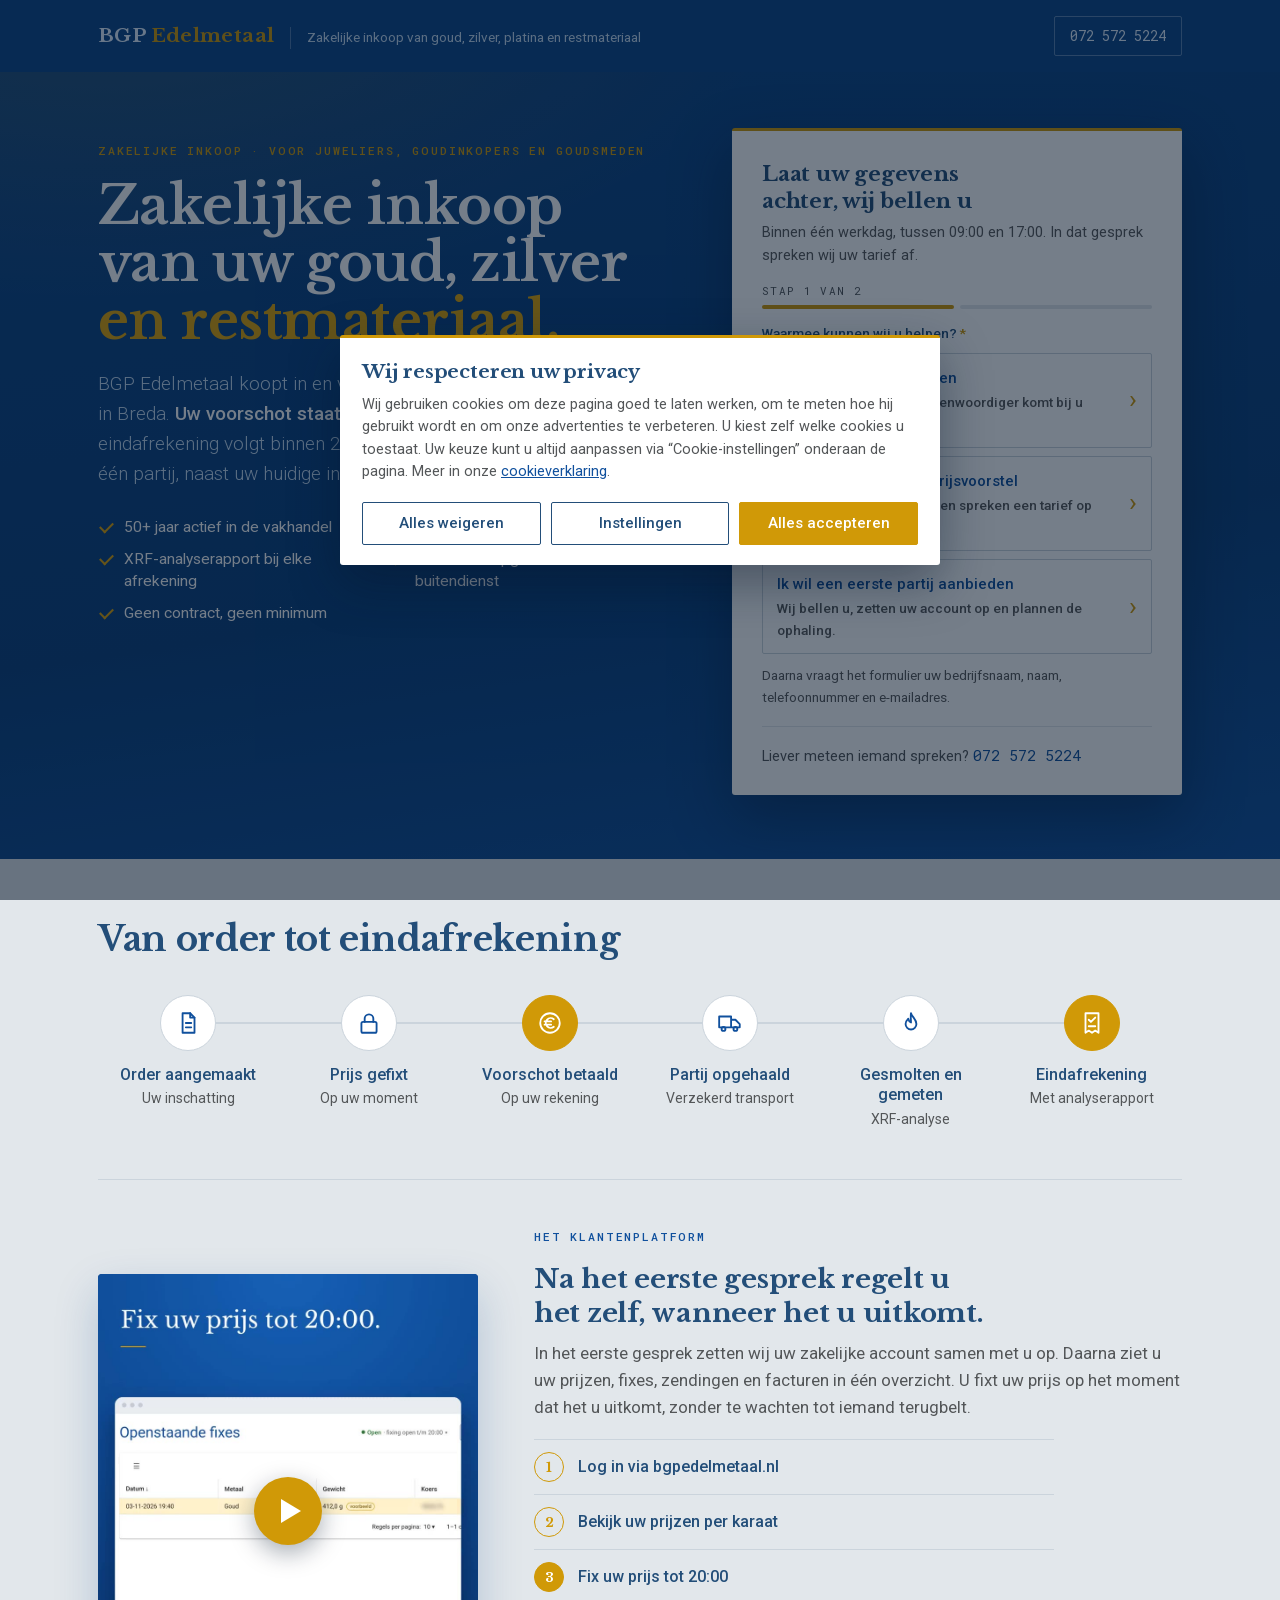
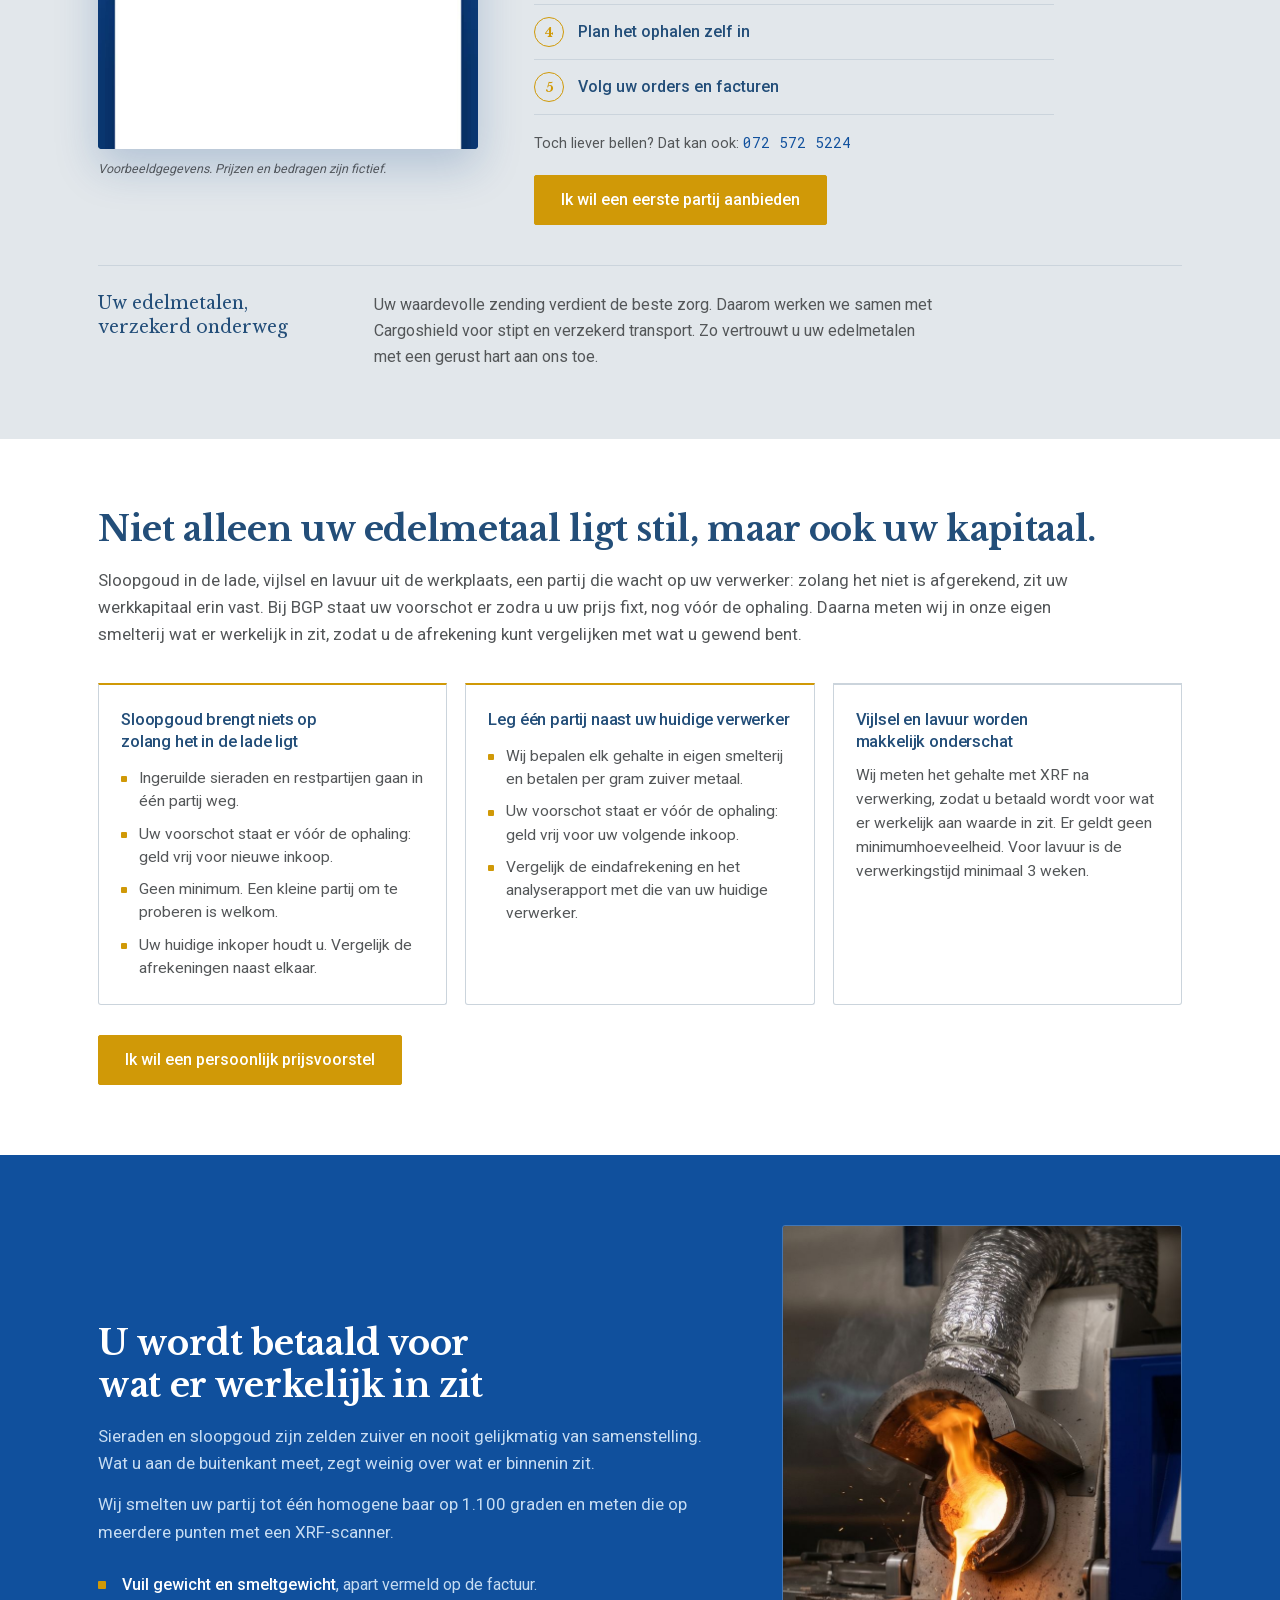
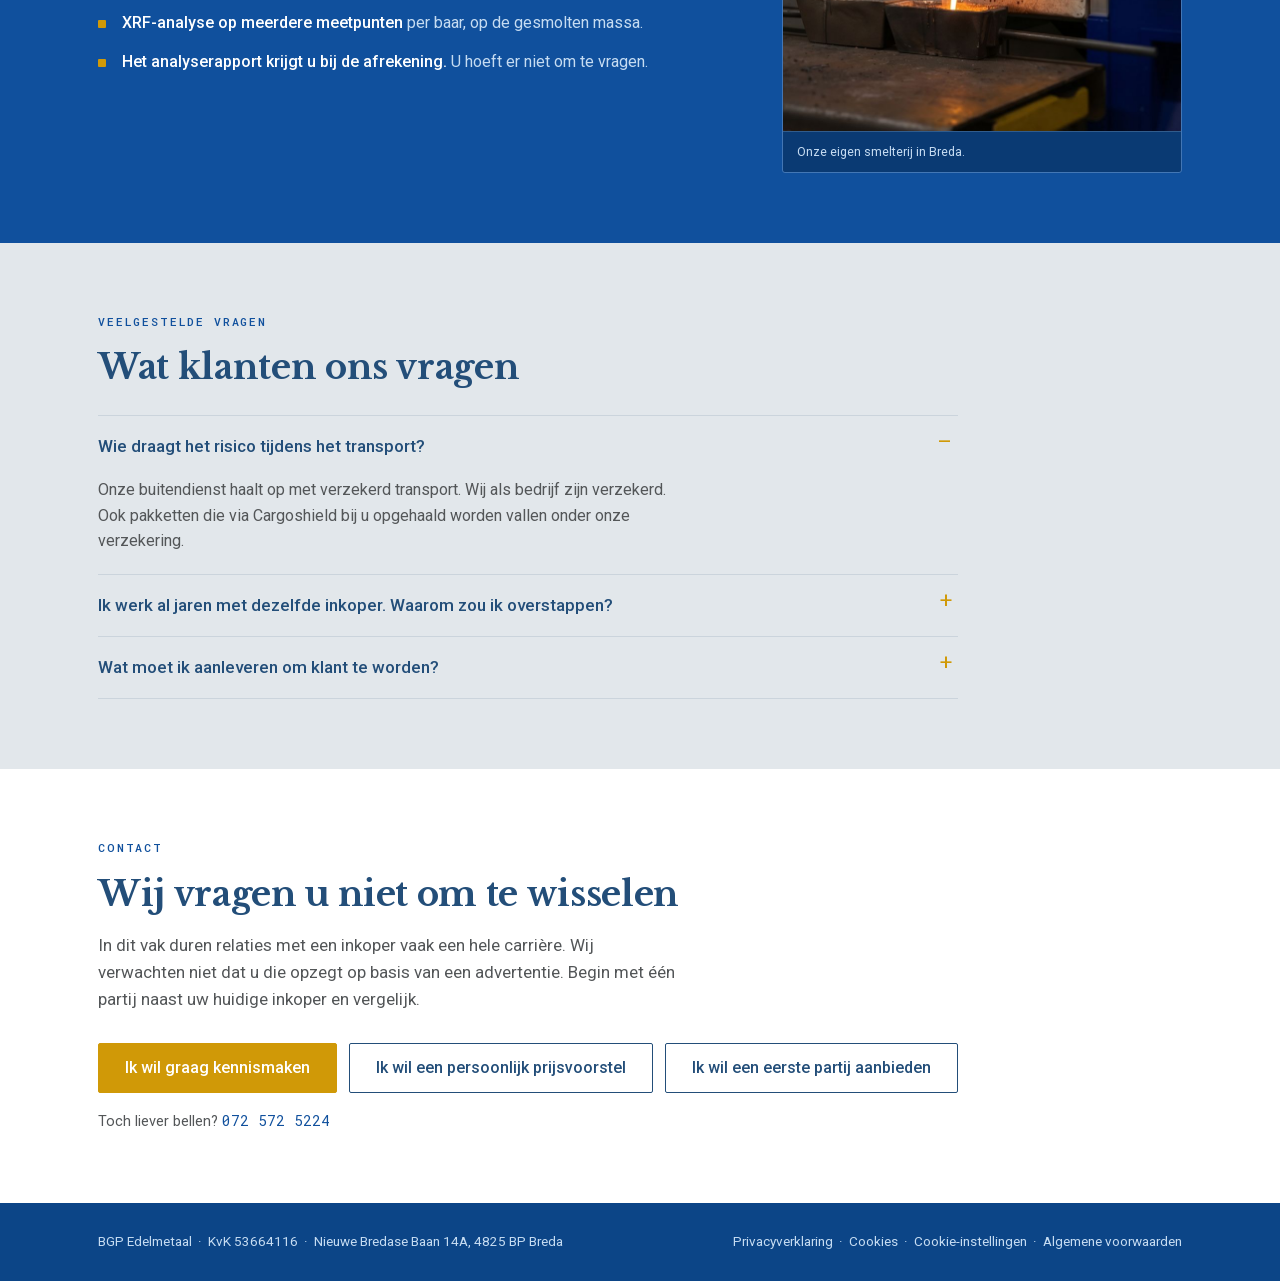
==== commit 478045e7: "Versienummer op CSS en JS tegen browsercache Co-Authored-By: Claude Opus 5.5 <noreply@anthropic.com>" ====
--- a/index.html
+++ b/index.html
@@ -22,8 +22,8 @@
 <link rel="apple-touch-icon" href="/apple-touch-icon.png">
 <link rel="preload" href="/fonts/Roboto.woff2" as="font" type="font/woff2" crossorigin>
 <link rel="preload" href="/fonts/LibreBaskerville.woff2" as="font" type="font/woff2" crossorigin>
-<script src="/tracking.js"></script>
-<link rel="stylesheet" href="/styles.css">
+<script src="/tracking.js?v=20261103"></script>
+<link rel="stylesheet" href="/styles.css?v=20261103">
 </head>
 <body>
 <noscript><iframe src="https://www.googletagmanager.com/ns.html?id=GTM-58HPHF4V" height="0" width="0" style="display:none;visibility:hidden"></iframe></noscript>
@@ -322,6 +322,6 @@
   </div>
 </div>
 
-<script src="/site.js" defer></script>
+<script src="/site.js?v=20261103" defer></script>
 </body>
 </html>
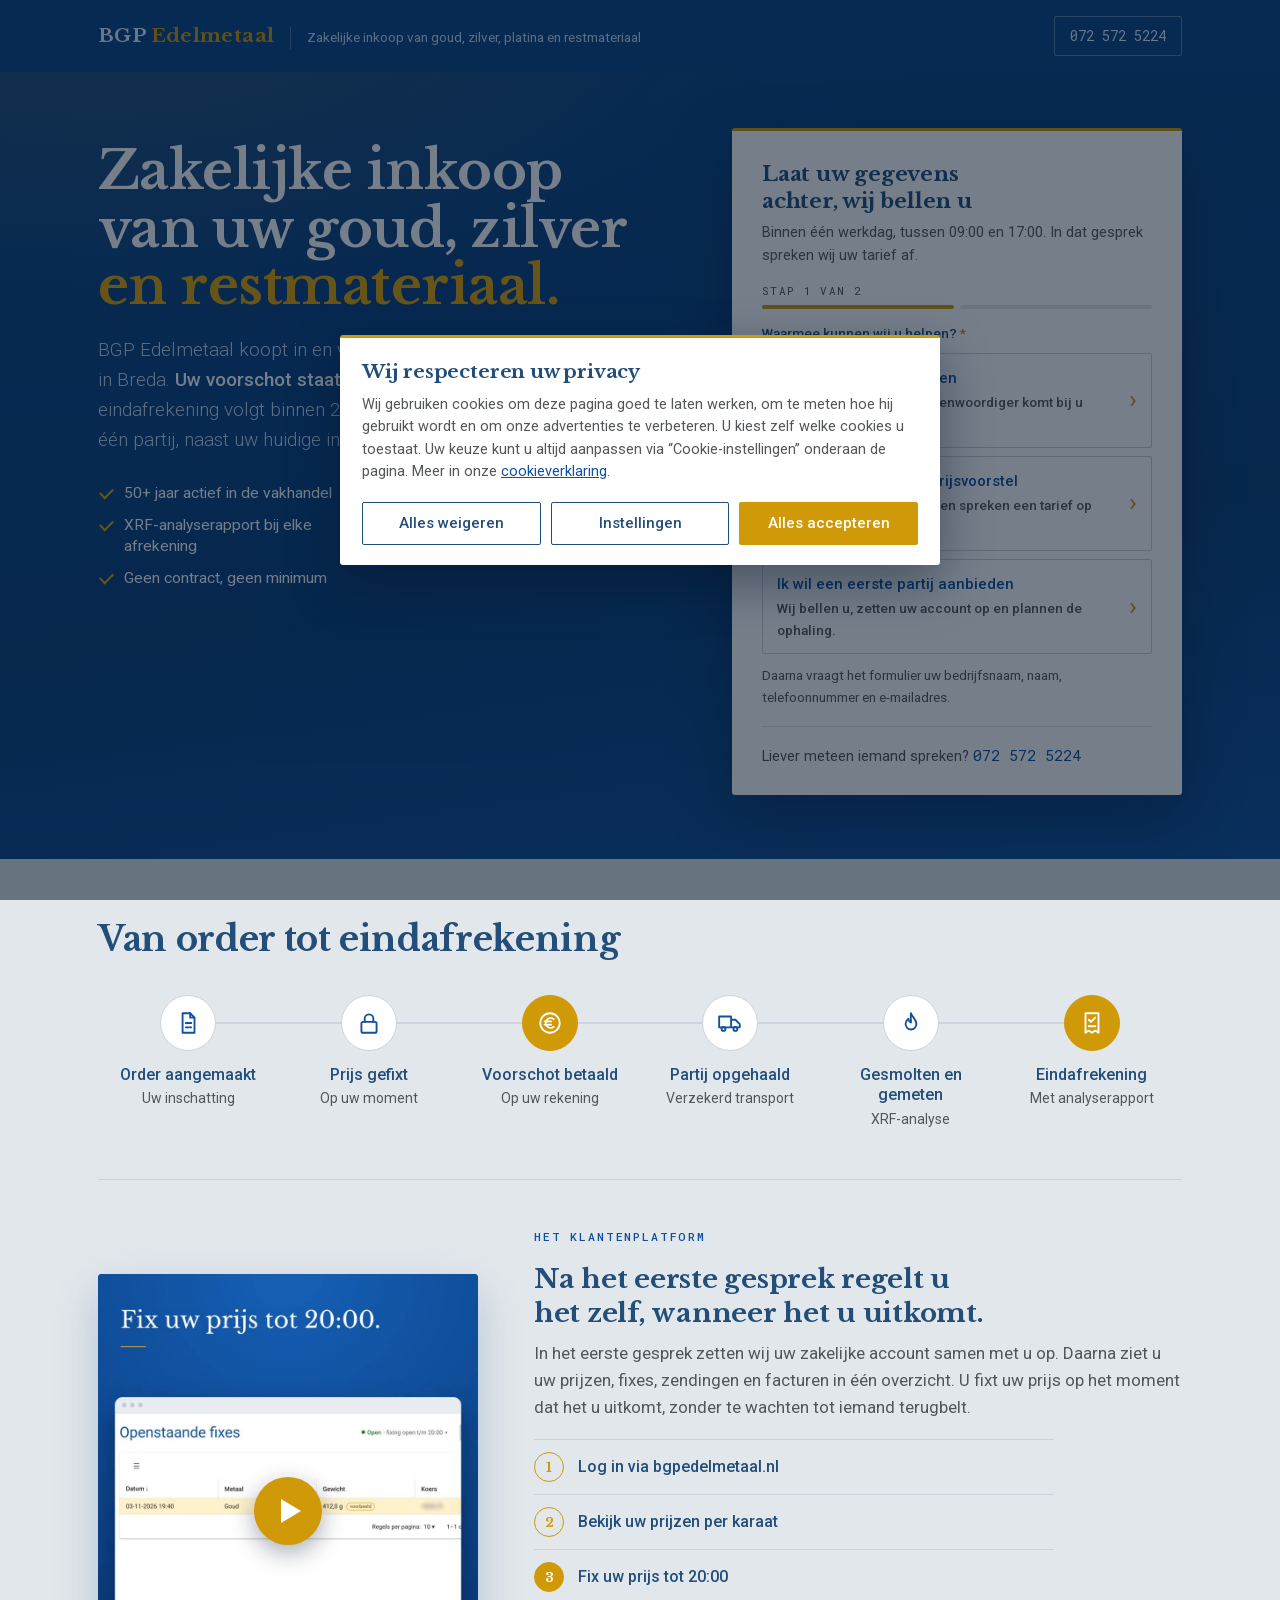
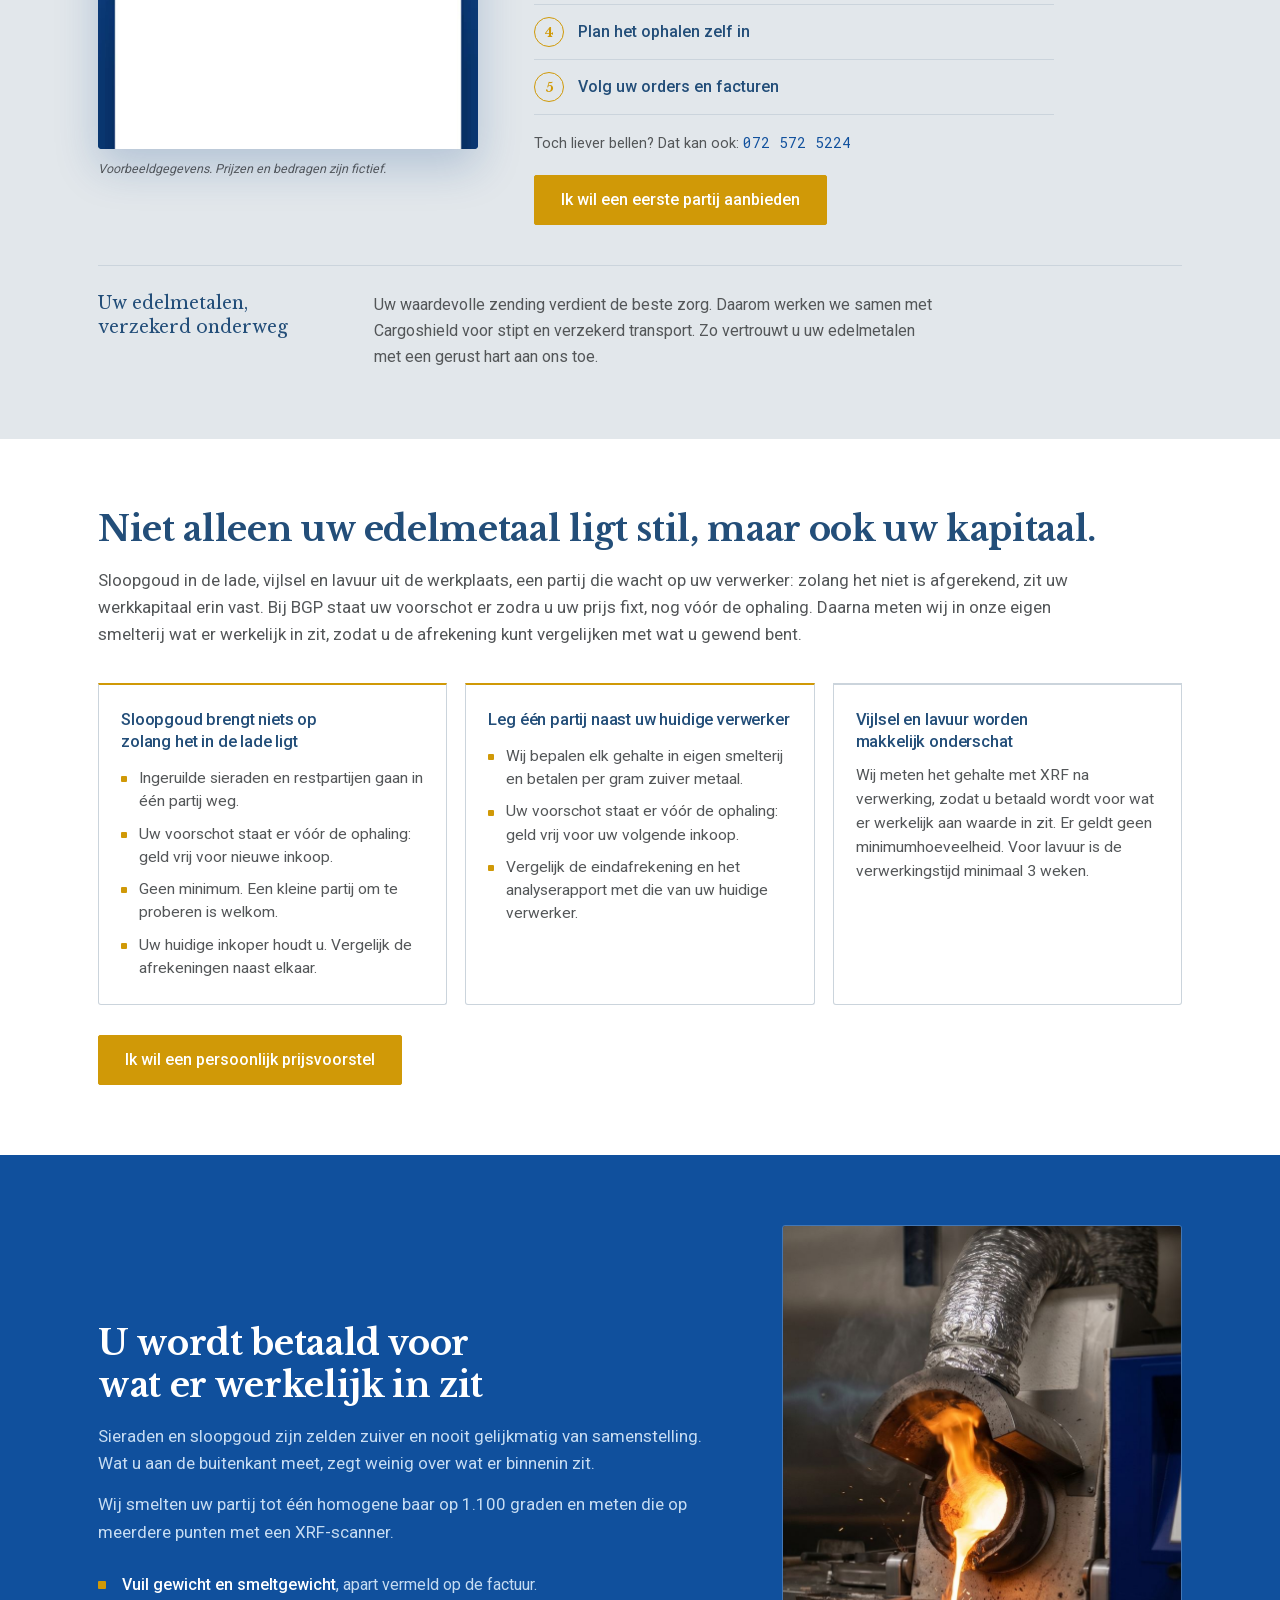
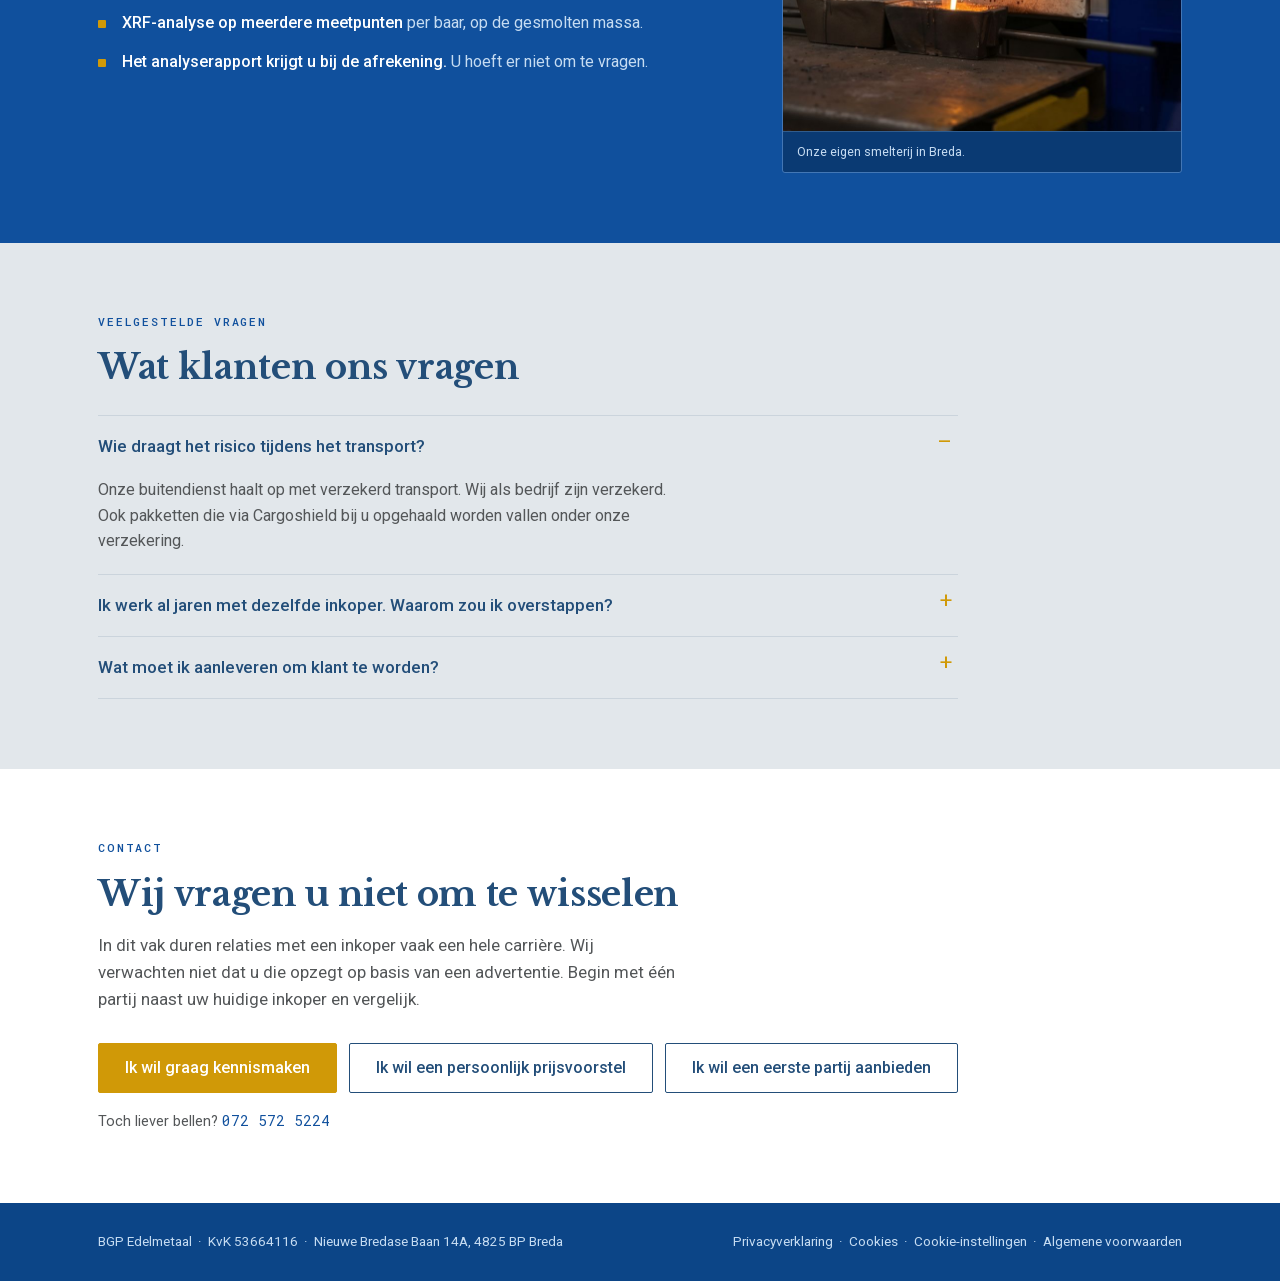
==== commit 8deee979: "Hero: bovenregel verwijderd Co-Authored-By: Claude Opus 5.5 <noreply@anthropic.com> Claude-Session: " ====
--- a/index.html
+++ b/index.html
@@ -44,7 +44,6 @@
   <div class="wrap">
     <div class="hero-grid">
       <div class="hero-copy">
-        <p class="eyebrow">Zakelijke inkoop &middot; voor juweliers, goudinkopers en goudsmeden</p>
         <h1 data-variant-text="kop">Zakelijke inkoop van uw goud, zilver <em>en restmateriaal.</em></h1>
         <p class="lede">BGP Edelmetaal koopt in en verwerkt uw partij in de eigen smelterij in Breda. <strong>Uw voorschot staat er al v&oacute;&oacute;r de ophaling,</strong> de eindafrekening volgt binnen 24 uur na verwerking. Probeer het met &eacute;&eacute;n partij, naast uw huidige inkoper.</p>
         <div class="hero-cta">
